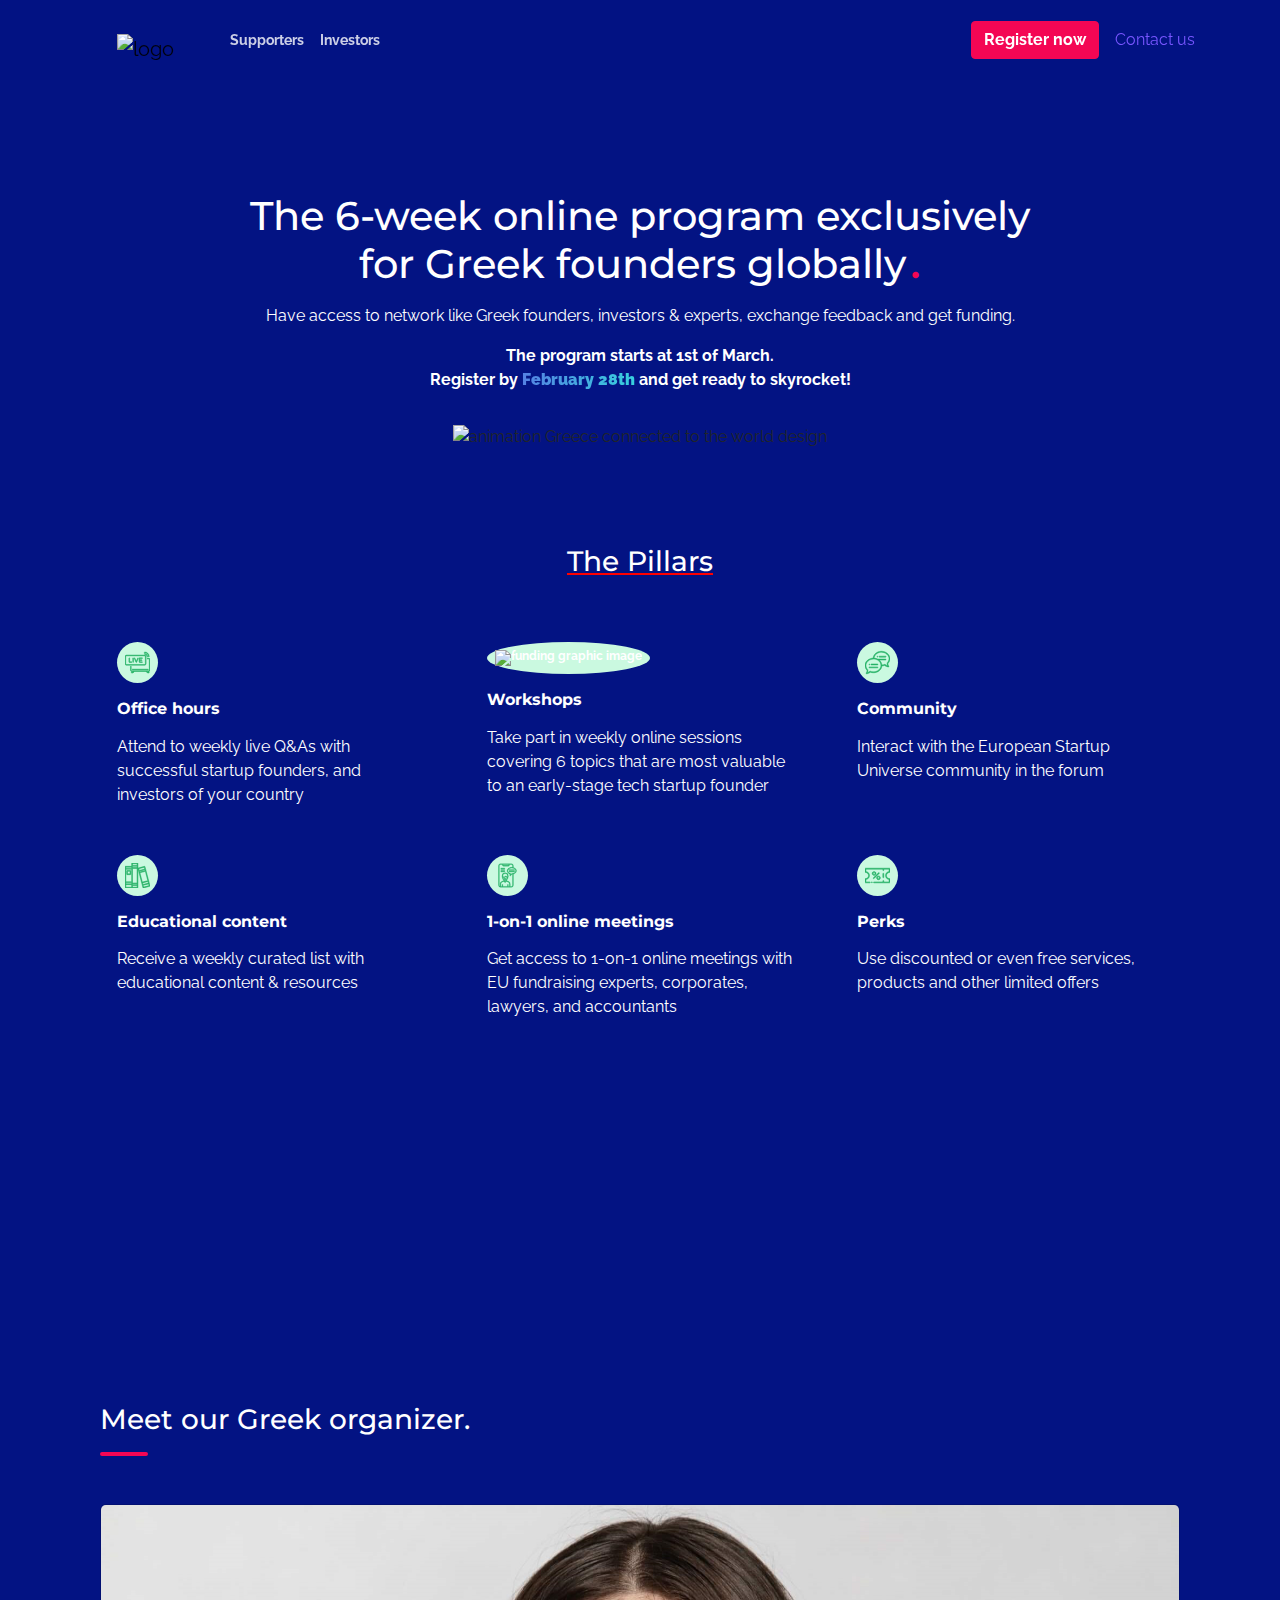
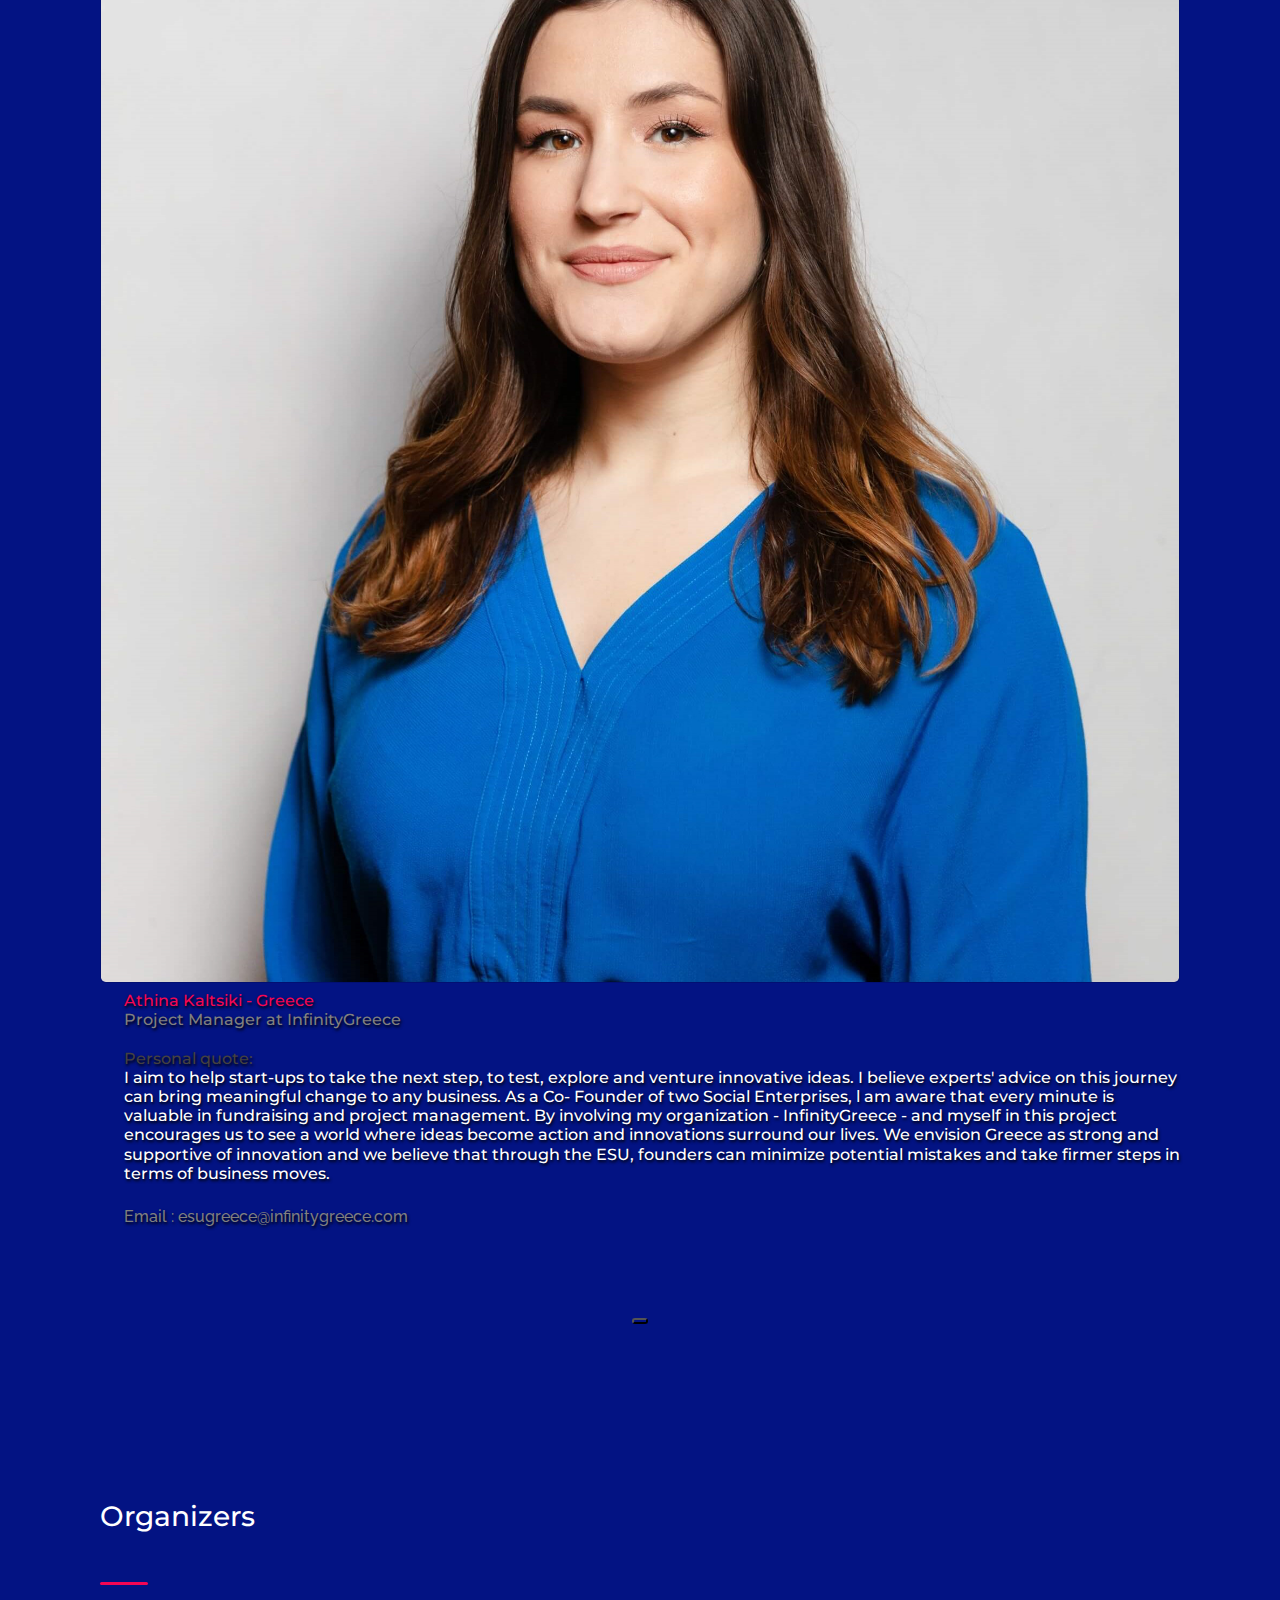
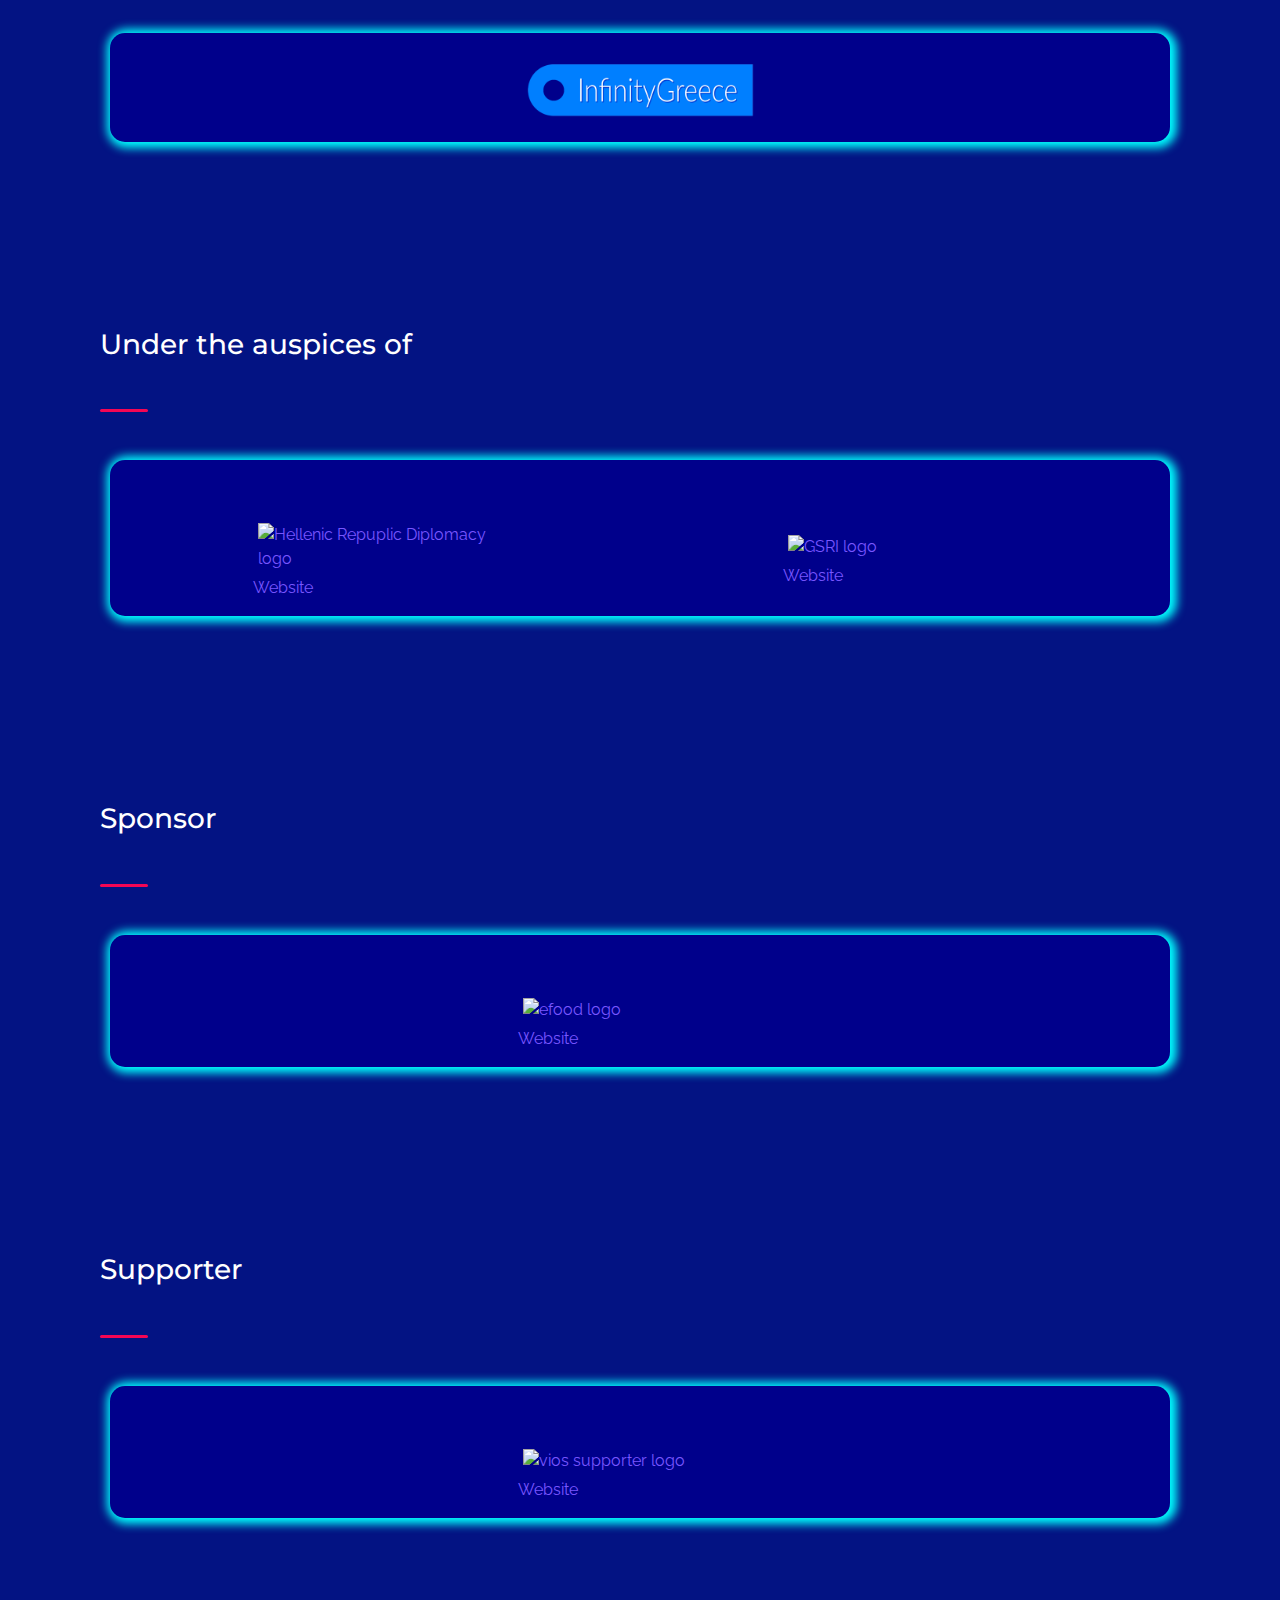
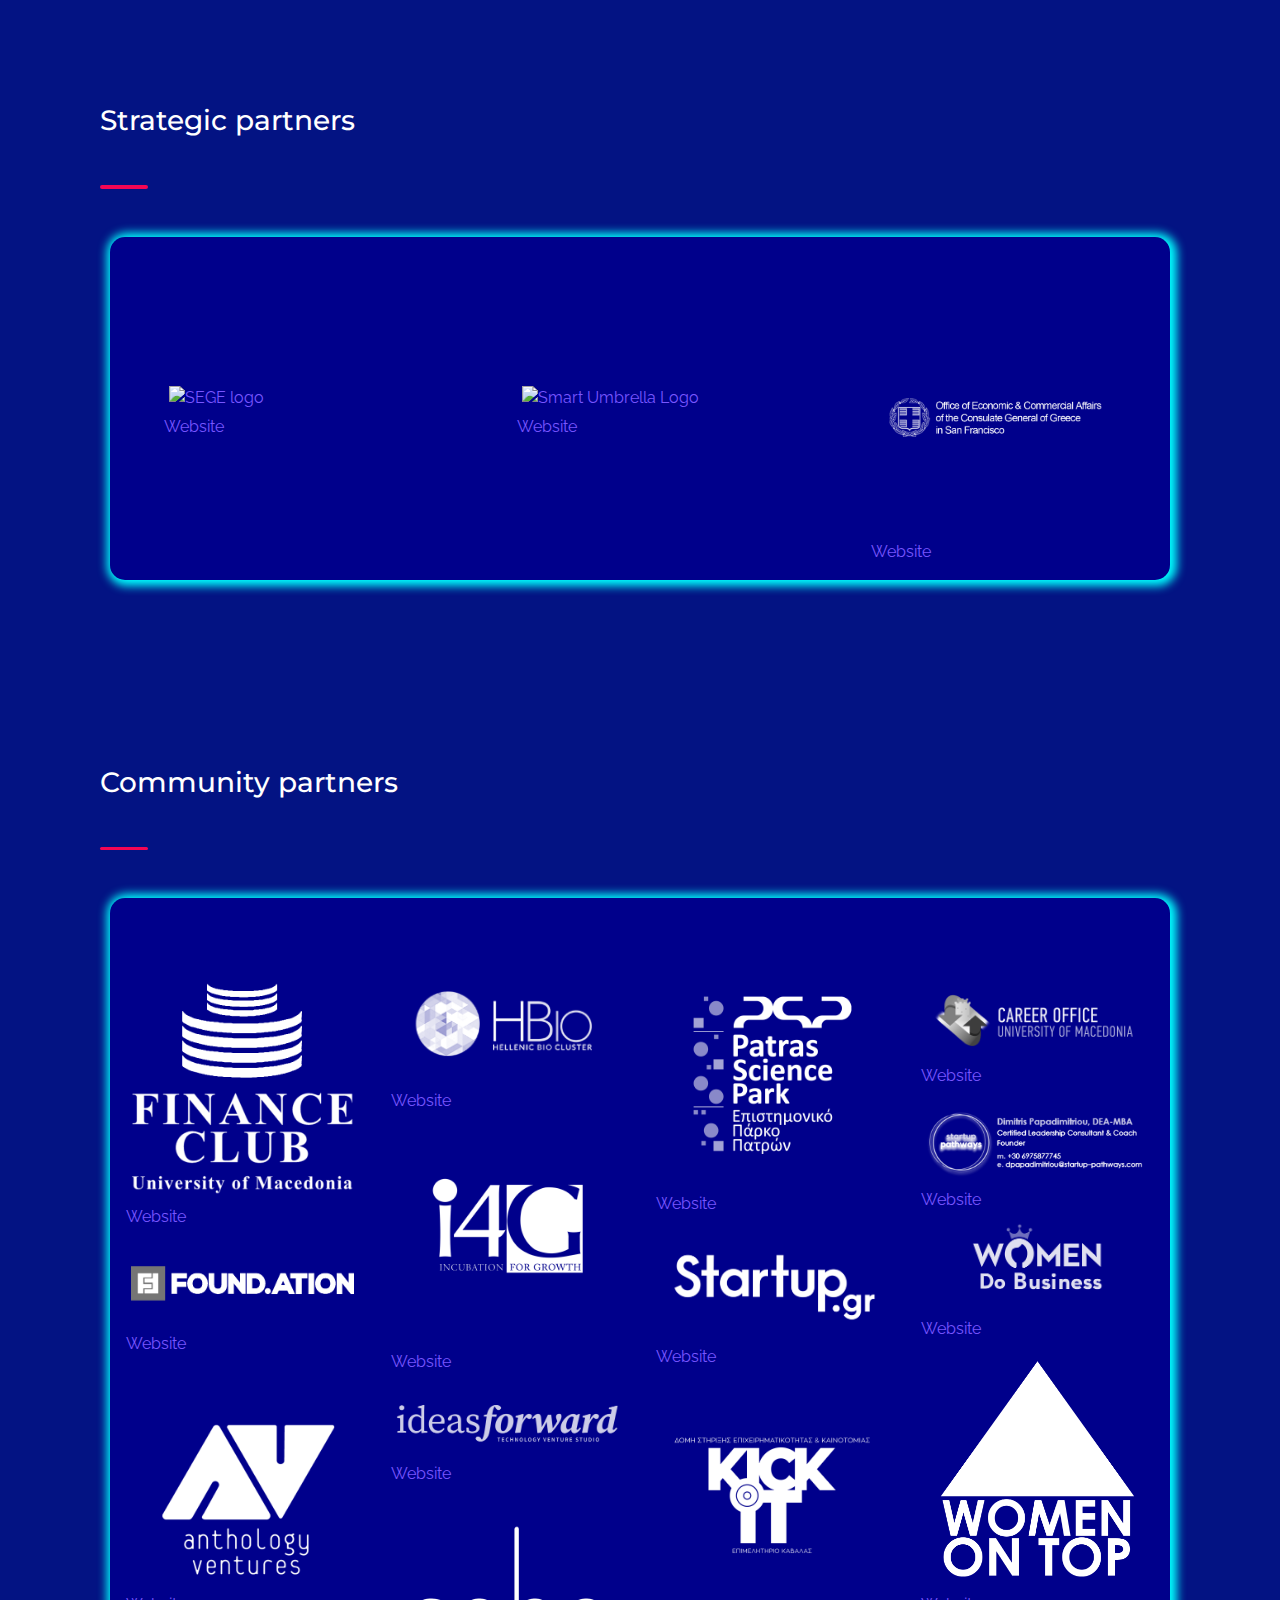
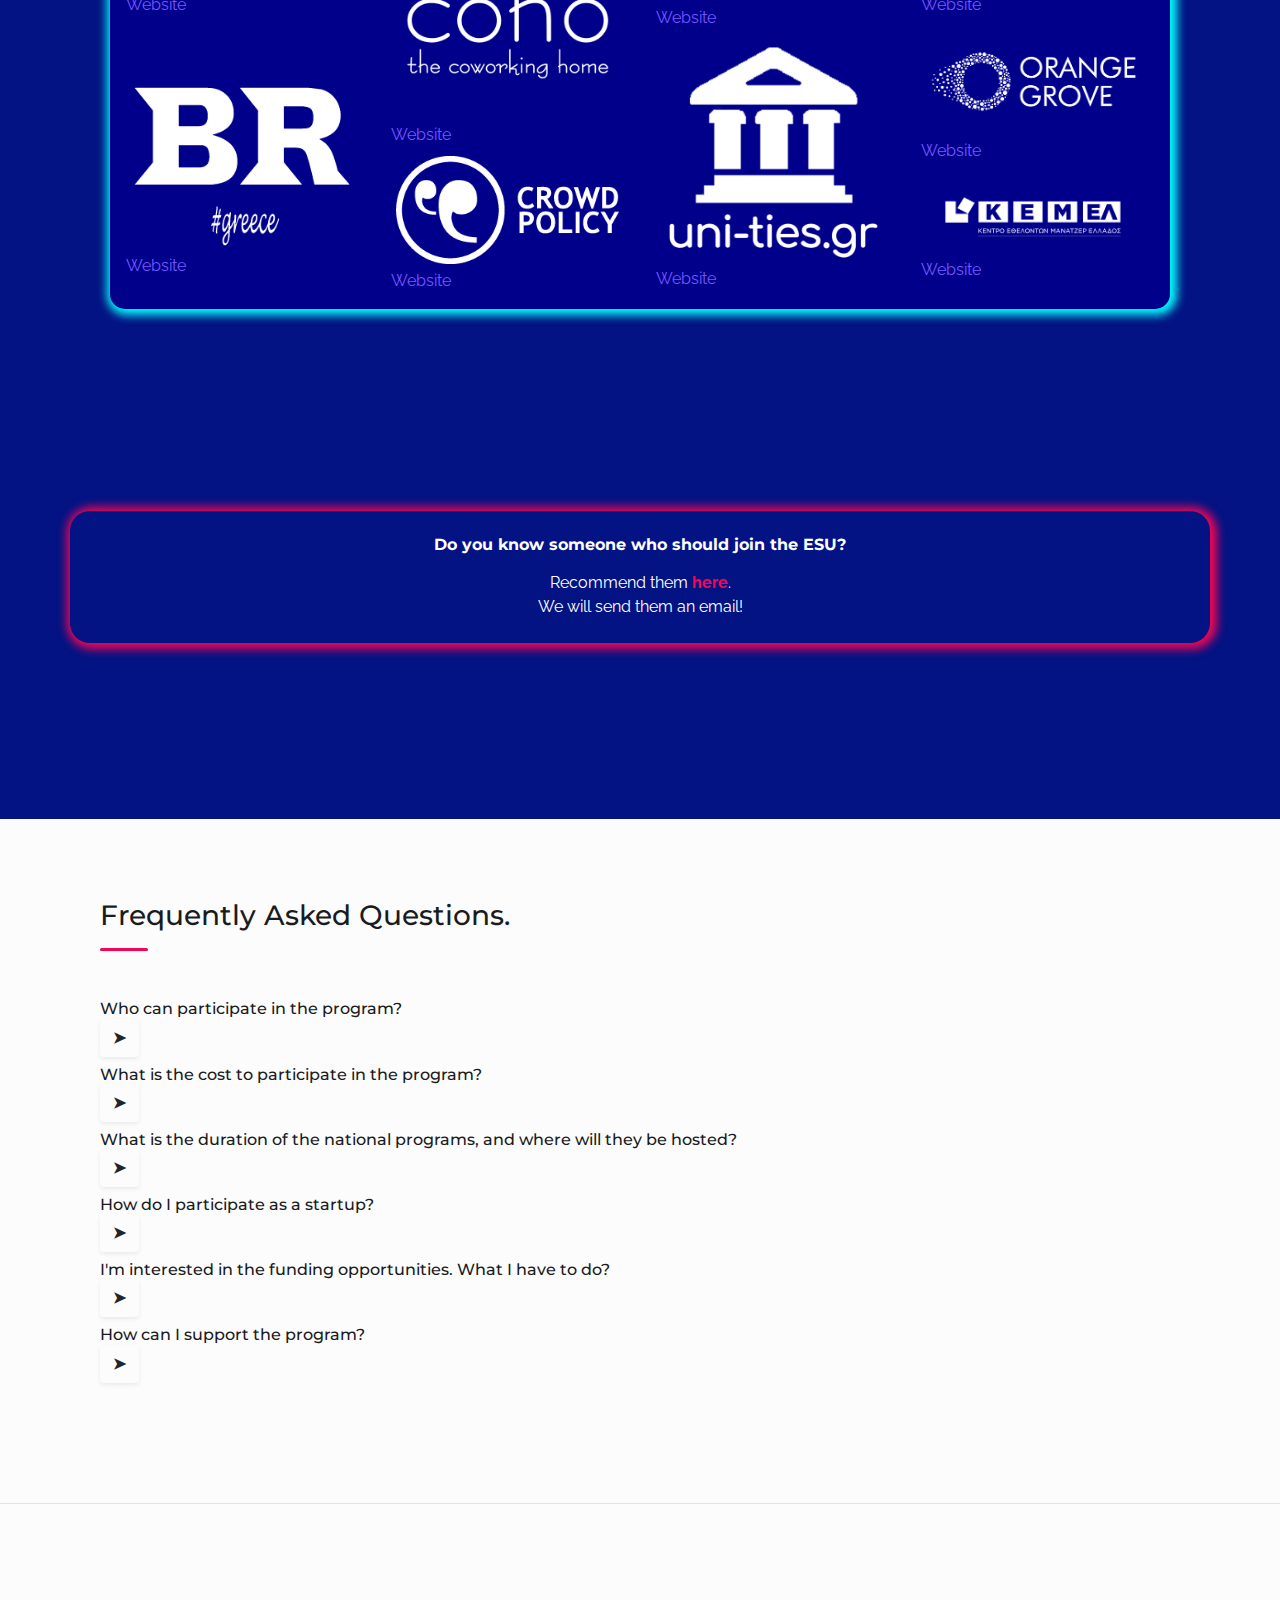
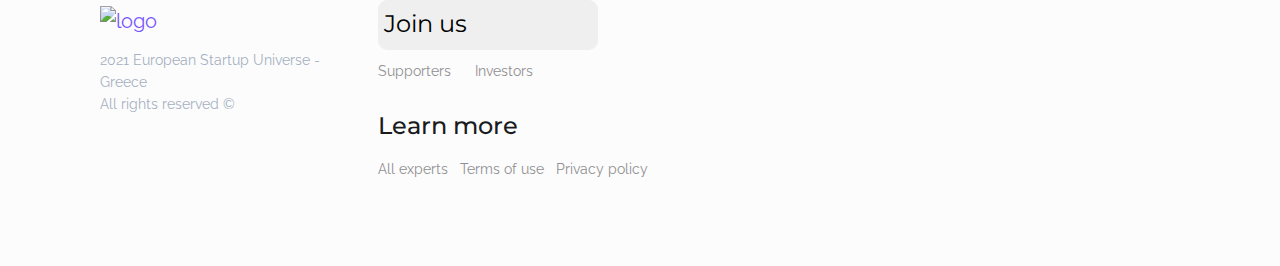
==== index.html @ 624a81c7 "Add files via upload" ====
<!Doctype html>
<html lang="en">
    <head>
        <meta charset="utf-8">
        <meta name="viewport" content="width=device-width, initial-scale=1.0">
        <meta name="description" content="The 6-week online program exclusively for Greek founders globally">
        <meta name="author" content="Greek Startup Universe">
        <meta property="og:url" content="https://greece.thestartupuniverse.org"/>
        <meta property="og:type" content="website"/>
        <meta property="og:title" content="Greek Startup Universe"/>
        <meta property="og:site_name" content="Greek Startup Universe"/>
        <meta property="og:description"
                content="The 6-week online program exclusively for Greek founders globally."
        />
        <meta property="og:image" content="content/img/logo/ESU_Greece_white.png"/>
        <title>European Startup Universe - Greece</title>
        <!-- Favicon-->
        <link rel="shortcut icon" href="content/img/favicon.png">
        <!-- Bootstrap Core CSS -->
        <link rel="stylesheet" href="css/bootstrap.min.css">
        <link rel="stylesheet" href="css/slick.css">
        <!-- Custom CSS -->
        <link rel="stylesheet" href="css/basic.css">
        <link rel="stylesheet" href="css/landing.css">
        <!-- Google Analytics -->
        <script async src="https://www.googletagmanager.com/gtag/js?id=G-YRRZKN8026"></script>
        <script>
          window.dataLayer = window.dataLayer || [];
          function gtag(){dataLayer.push(arguments);}
          gtag('js', new Date());

          gtag('config', 'G-YRRZKN8026');
        </script>
        <!-- Fastbase Analytics -->
        <script>
         (function () {
           var e,i=["https://fastbase.com/fscript.js","TaMvmF3BjX","script"],a=document,s=a.createElement(i[2]);
           s.async=!0,s.id=i[1],s.src=i[0],(e=a.getElementsByTagName(i[2])[0]).parentNode.insertBefore(s,e)
         })();
        </script>

        <!-- Hotjar Tracking Code -->
        <script>
            (function(h,o,t,j,a,r){
                h.hj=h.hj||function(){(h.hj.q=h.hj.q||[]).push(arguments)};
                h._hjSettings={hjid:2195132,hjsv:6};
                a=o.getElementsByTagName('head')[0];
                r=o.createElement('script');r.async=1;
                r.src=t+h._hjSettings.hjid+j+h._hjSettings.hjsv;
                a.appendChild(r);
            })(window,document,'https://static.hotjar.com/c/hotjar-','.js?sv=');
        </script>
    </head>
    <body>

    <!-- Navigation Bar Section -->
    <nav class="navbar fixed-top navbar-expand-lg navbar-light bg-light">
        <div class="container">
            <a class="navbar-brand" href="index.html">
                <img src="content/img/logo/ESU_Greece_white.png" width="auto" height="70px" alt="logo">
            </a>
            <button class="navbar-toggler navbar-toggler-left x collapsed" type="button" data-toggle="collapse" data-target="#navbarText" aria-controls="navbarText" aria-expanded="false" aria-label="Toggle navigation">
                <span class="icon-bar"></span>
                <span class="icon-bar"></span>
                <span class="icon-bar"></span>
              </button>
            <div class="collapse navbar-collapse" id="navbarText">
                <ul class="navbar-nav ml-md-3 mr-auto mt-md-3 mt-lg-0">
                    <li class="nav-item">
                        <a class="nav-link" href="supporters.html">Supporters</a>
                    </li>
                    <li class="nav-item">
                        <a class="nav-link d-none" href="bexpert.html">Experts</a>
                    </li>
                    <li class="nav-item">
                        <a class="nav-link" href="investors.html">Investors</a>
                    </li>
                </ul>
                <a class="nav-link" href="join.html"><button class="btn mt-3 mt-md-0 my-2 my-sm-0 btn-call-to-action" type="button">Register now</button></a>
                <a class= "nav-item" href="contactus.html"><class="text-white text-bold">Contact us</a>
                <!--<button class="btn mt-3 mt-md-0 my-2 my-sm-0 btn-call-to-action" type="button" onclick="window.open('https://greekstartupuniverse.org/waitinglist.html')">Book your seat</button>-->
            </div>
        </div>
    </nav>

    <!-- Hero Section -->
    <section class="jumbotron jumbotron-fluid welcome-section mb-0 pb-3">
        <div class="container">
            <div class="row">
                <div class="col-12 col-sm-9 mx-auto welcome-section-title text-center">
                    <h1 class="title-welcome text-white">The 6-week online program exclusively for Greek founders globally<span class="colored-dot">.</span></h1>
                    <p class="text-white">Have access to network like Greek founders, investors & experts, exchange feedback and get funding.</p>
                    <p class="text-white font-weight-bold mt-3">The program starts at 1st of March.<br>Register by <span class="highlighted-text">February 28th</span> and get ready to skyrocket!</p>
                </div>
            </div>
            <div class="row">
                <div class="col-12 text-center mx-auto mt-5 mt-md-3 px-0">
                    <img src="content/img/landing_world.gif" class="img-fluid" alt="animation Greece connected to the world design">
                </div>
            </div>
        </div>
    </section>

    <!-- Features section -->
    <section id="section-features">
        <div class="container">
            <div class="col-12">

                <h3 class="text-white d-flex justify-content-around mt-5 mb-5" style="text-decoration-line:underline; text-decoration-color:red;">The Pillars</h3>
                <div class="row">
                    <div class="col-12 col-md-4 py-3 card-style">
                        <span class="badge badge-secondary icon-wrapper">
                            <img src="content/img/live.svg" width="auto" height="25" alt="oofice hours graphic image">
                        </span>
                        <h6 class="font-weight-bold my-3 text-white">Office hours</h6>
                        <p class="text-white">Attend to weekly live Q&As with successful startup founders, and investors of your country</p>
                    </div>
                    <div class="col-12 col-md-4 py-3 card-style">
                        <span class="badge badge-secondary icon-wrapper">
                            <img src="content/img/workshops icon.png" width="auto" height="25" alt="funding graphic image">
                        </span>
                        <h6 class="font-weight-bold my-3 text-white">Workshops</h6>
                        <p class="text-white">Take part in weekly online sessions covering 6 topics that are most valuable to an early-stage tech startup founder</p>
                    </div>
                    <div class="col-12 col-md-4 py-3 card-style">
                        <span class="badge badge-secondary icon-wrapper">
                            <img src="content/img/community.svg" width="auto" height="25" alt="community graphic image">
                        </span>
                        <h6 class="font-weight-bold my-3 text-white">Community</h6>
                        <p class="text-white">Interact with the European Startup Universe community in the forum</p>
                    </div>
                </div>
                <div class="row">
                    <div class="col-12 col-md-4 py-3 card-style">
                        <span class="badge badge-secondary icon-wrapper">
                            <img src="content/img/book.svg" width="auto" height="25" alt="educational material graphic image">
                        </span>
                        <h6 class="font-weight-bold my-3 text-white">Educational content</h6>
                        <p class="text-white">Receive a weekly curated list with educational content & resources</p>
                    </div>
                    <div class="col-12 col-md-4 py-3 card-style">
                        <span class="badge badge-secondary icon-wrapper">
                            <img src="content/img/video-chat.svg" width="auto" height="25" alt="1-on-1 graphic image">
                        </span>
                        <h6 class="font-weight-bold my-3 text-white">1-on-1 online meetings</h6>
                        <p class="text-white">Get access to 1-on-1 online meetings with EU fundraising experts, corporates, lawyers, and accountants</p>
                    </div>
                    <div class="col-12 col-md-4 py-3 card-style">
                        <span class="badge badge-secondary icon-wrapper">
                            <img src="content/img/voucher.svg" width="auto" height="25" alt="offers & discounts graphic image">
                        </span>
                        <h6 class="font-weight-bold my-3 text-white">Perks</h6>
                        <p class="text-white">Use discounted or even free services, products and other limited offers</p>
                    </div>
                </div>

            </div>
        </div>
    </section>

    <!-- Funding opportunities section -->
    <section id="section-funding" class="d-none">
        <div class="container">
            <div class="jumbotron background-standing">
                <div class="row">
                    <div class="col-md-5 px-4 mb-5">
                        <h2><span class="highlighted-text">€200+M</span> in funding opportunities if you are looking for funding.</h2>
                    </div>
                    <div class="col-md-6 offset-md-1">
                        <div class="col-12">
                            <h6>Angel investors</h6>
                            <p>Complete 7/8 progress reports to access Greek-origin angel investors looking to fund startups in your industry</p>
                            <table class="table table-borderless table-sm">
                                <tbody>
                                    <tr>
                                        <td class="table-text">Who is this for?</td>
                                        <td class="table-text">Startups in very early stages</td>
                                    </tr>
                                    <tr>
                                        <td class="table-text">Total money to be invested:</td>
                                        <td class="table-text">€300K</td>
                                    </tr>
                                    <tr>
                                        <td class="table-text">Angels invest through</td>
                                        <td class="table-text">Equity 7-9%, convertible note</td>
                                    </tr>
                                </tbody>
                            </table>
                            <hr class="my-4">
                        </div>
                        <div class="col-12">
                            <h6>VCs, Angel funds & family offices</h6>
                            <p>If you complete 7/8 progress reports and you are a startup with product & revenues looking for additional funding we can connect you with Greek-origin angel funds, family offices & VCs in our network.</p>
                            <table class="table table-borderless table-sm">
                                <tbody>
                                    <tr>
                                        <td class="table-text">Who is this for?</td>
                                        <td class="table-text">Startups in pre-seed or seed stage</td>
                                    </tr>
                                    <tr>
                                        <td class="table-text">Total money to be invested:</td>
                                        <td class="table-text">€200M</td>
                                    </tr>
                                    <tr>
                                        <td class="table-text">VCs, Angel funds & family offices invest through</td>
                                        <td class="table-text">Equity (depends on maturity)</td>
                                    </tr>
                                </tbody>
                            </table>
                        </div>
                        <div class="col-12 mt-5">
                            <a href="investors.html" class="link-to-page font-weight-bold">Be one of our investors<i class="fa fa-long-arrow-right ml-3" aria-hidden="true"></i></a>
                        </div>
                    </div>
                </div>
            </div>
        </div>
    </section>

    <!-- Speakers section -->
    <section id="section-speakers">
        <div class="container d-none">
            <div class="col-12">
                <h3 class="text-white">Meet our office hours speakers.</h3>
                <div class="title-border mt-3 mb-5"></div>
                <div class="row row-cols-2 row-cols-lg-4">

                    <div class="col mb-4 speakers-wrapper">
                        <div class="card card-speaker">
                            <img src="content/img/speakers/Alexis-Piperides.png" class="card-img-top" alt="Alexis Piperides profile photo">
                            <div class="card-img-overlay">
                                <h6 class="card-title text-white mb-1">Alexis Piperides</h6>
                                <p class="card-text text-white speaker-position">CEO & Co-founder PROTOIO Inc.</p>
                            </div>
                        </div>
                    </div>
                    <div class="col mb-4 speakers-wrapper">
                        <div class="card card-speaker">
                            <img src="content/img/speakers/Kostas-Pardalis.jpg" class="card-img-top" alt="Kostas Pardalis profile photo">
                            <div class="card-img-overlay">
                                <h6 class="card-title text-white mb-1">Kostas Pardalis</h6>
                                <p class="card-text text-white speaker-position">Exited Blendo</p>
                            </div>
                        </div>
                    </div>
                    <div class="col mb-4 speakers-wrapper">
                        <div class="card card-speaker">
                            <img src="content/img/speakers/Nicky-Goulimis.png" class="card-img-top" alt="Nicky Goulimis profile photo">
                            <div class="card-img-overlay">
                                <h6 class="card-title text-white mb-1">Nicky Goulimis</h6>
                                <p class="card-text text-white speaker-position">COO & Co-founder Nova Credit</p>
                            </div>
                        </div>
                    </div>
                    <div class="col mb-4 speakers-wrapper">
                        <div class="card card-speaker">
                            <img src="content/img/speakers/Ioanna-Angelidaki.jpg" class="card-img-top" alt="Ioanna Angelidaki profile photo">
                            <div class="card-img-overlay">
                                <h6 class="card-title text-white mb-1">Ioanna Angelidaki</h6>
                                <p class="card-text text-white speaker-position">CMO & Co-founder InstaShop</p>
                            </div>
                        </div>
                    </div>
                    <div class="col mb-4 speakers-wrapper">
                        <div class="card card-speaker">
                            <img src="content/img/speakers/Panos-Papadiamantis.jpg" class="card-img-top" alt="Panos Papadiamantis profile photo">
                            <div class="card-img-overlay">
                                <h6 class="card-title text-white mb-1">Panos Papadiamantis</h6>
                                <p class="card-text text-white speaker-position">Co-founder PNOE</p>
                            </div>
                        </div>
                    </div>
                    <div class="col mb-4 speakers-wrapper">
                        <div class="card card-speaker">
                            <img src="content/img/speakers/Kimon-Angelides.jpg" class="card-img-top" alt="Kimon Angelides profile photo">
                            <div class="card-img-overlay">
                                <h6 class="card-title text-white mb-1">Kimon Angelides</h6>
                                <p class="card-text text-white speaker-position">CEO & Founder FemTec Health</p>
                            </div>
                        </div>
                    </div>
                    <div class="col mb-4 speakers-wrapper">
                        <div class="card card-speaker">
                            <img src="content/img/speakers/Niko-Bonatsos.jpg" class="card-img-top" alt="Niko Bonatsos profile photo">
                            <div class="card-img-overlay">
                                <h6 class="card-title text-white mb-1">Niko Bonatsos</h6>
                                <p class="card-text text-white speaker-position">Managing director General Catalyst</p>
                            </div>
                        </div>
                    </div>
                    <div class="col mb-4 speakers-wrapper">
                        <div class="card card-speaker">
                            <img src="content/img/speakers/Toli-Lerios.jpg" class="card-img-top" alt="Toli Lerios profile photo">
                            <div class="card-img-overlay">
                                <h6 class="card-title text-white mb-1">Toli Lerios</h6>
                                <p class="card-text text-white speaker-position">serial entrepreneur</p>
                            </div>
                        </div>
                    </div>

                </div>

            </div>

        </div>

    </section>

    <!-- Experts section -->
    <section id="section-experts">
        <div class="container d-none">
          <div class="row-col mb-5 border border-info  shadow-lg text-center">
              <h6 class="font-weight-bold my-3 text-white">Do you know someone who should join the ESU?</h6>
              <p class="text-white">Recommend them <a href="startupRecom.html" class="subtitle-blue mb-3">here</a>.<br>We will send them an email!</p>
          </div>
                <div class="row">
                    <div class="col-12 col-md-5 mb-5">
                        <img src="content/img/Experts_image.png" class="img-fluid" alt="animation design">
                    </div>
                    <div class="col-12 col-md-6 offset-md-1 mt-lg-5">
                        <h6 class="subtitle-blue mb-3">1-on-1 online meetings</h6>
                        <h3 class="text-white mb-5">40+ Greek-origin experts to help you establish and grow your venture globally.</h3>
                        <div class="row text-white">
                            <div class="col-12 col-md-6">
                                <ul class="pl-0">
                                    <li class="experts-list-item">Business Developers</li>
                                    <li class="experts-list-item">CEOs with fundraising experience</li>
                                    <li class="experts-list-item">Marketing & Growth hackers</li>
                                    <li class="experts-list-item">Salespeople</li>
                                </ul>
                            </div>
                            <div class="col-12 col-md-6">
                                <ul class="pl-0">
                                    <li class="experts-list-item">Designers & UI/UXs</li>
                                    <li class="experts-list-item">Product developers</li>
                                    <li class="experts-list-item">Lawyers</li>
                                    <li class="experts-list-item">CFOs</li>
                                </ul>
                            </div>
                        </div>
                        <div class="col-12 mt-4 px-0">
                            <a href="bexpert.html" class="link-to-page link-white font-weight-bold d-none">Be one of our experts<i class="fa fa-long-arrow-right ml-3" aria-hidden="true"></i></a>
                            <a href="experts.html" class="link-to-page link-white font-weight-bold d-block mt-3">See all our experts<i class="fa fa-long-arrow-right ml-3" aria-hidden="true"></i></a>
                        </div>
                    </div>
                </div>
            </div>
    </section>

    <!-- Partners section -->
    <section id="section-partners">
        <div class="container">
            <div class="col-12">
                <h3 class="text-white">Meet our Greek organizer.</h3>
                <div class="title-border mt-3 mb-5"></div>
                <div class="photoframe">
                  <div class="card card-partner" style="background-color: inherit;">
                    <img src="content/img/greece.jpg" class="card-img-top" alt="Athina Kaltsiki - Greece">
                  </div>
                  <h6 class="card-title text-white mt-2 mb-1 pl-4 pb-5"><span class="pb-5" style="color:#f40654;">Athina Kaltsiki - Greece</span><br>
                  <span style="color:gray;">Project Manager at InfinityGreece</span><br><br>
                  <span style="color:#454140;">Personal quote: </span><br>
                  I aim to help start-ups to take the next step, to test, explore and venture innovative ideas. I
                  believe experts&#39; advice on this journey can bring meaningful change to any business. As a Co-
                  Founder of two Social Enterprises, Ι am aware that every minute is valuable in fundraising and
                  project management. By involving my organization - InfinityGreece - and myself in this project encourages us to see a
                  world where ideas become action and innovations surround our lives.
                  We envision Greece as strong and supportive of innovation and we believe that through the
                  ESU, founders can minimize potential mistakes and take firmer steps in terms of business
                  moves.
                  <br><p class="footer-list-item list-inline-item mb-3 mt-4" style="color:gray;">Email : esugreece@infinitygreece.com</p>
                  </h6>
                  <br><button class="raise"><a href="https://www.linkedin.com/in/athinakaltsiki/" style="color:white;" target="_blank"><i class="fa fa-linkedin"></i></a></button>
                </div>

              </div>
          </div>
      </section>

      <!--Organizers section -->
      <section id="section-partners">
          <div class="container">
              <div class="col">
                <h3 style="color:white;">Organizers</h3>
                <div class="title-border mt-5 mb-5"></div>
                <div class="grow">
                  <div class="gcolumn">
                    <div class="card-speaker">
                      <img src="content/img/partners/InfinityGreece-logo.png" class="img-fluid w-100" alt="InfinityGreece logo">
                    </div>
                  </div>
                </div>
            </div>
          </div>
      </section>

      <!--Auspices section -->
      <section id="section-partners">
        <div class="container">
          <div class="col">
            <h3 style="color:white;">Under the auspices of</h3>
            <div class="title-border mt-5 mb-5"></div>
            <div class="grow">
              <div class="gcolumn pt-5">
                <div class="card-speaker bcontainer">
                  <a href="https://www.mfa.gr/usa/en/the-embassy/sections/office-for-economic-and-commercial-affairs.html" target="_blank">
                  <img src="content/img/partners/Hellenic Repuplic Diplomacy.png" class="img-fluid bimage" alt="Hellenic Repuplic Diplomacy logo">
                  <div class="bmiddle"><div class="btext">Website</div></div></a>
                </div>
              </div>
              <div class="gcolumn pt-5">
                <div class="card-speaker bcontainer">
                  <a href="http://www.gsrt.gr/central.aspx?sId=119I428I1089I323I488743" target="_blank">
                  <img src="content/img/partners/auspices 2 esugr.png" class="img-fluid bimage" alt="GSRI logo">
                  <div class="bmiddle"><div class="btext">Website</div></div></a>
                </div>
              </div>
            </div>
          </div>
        </div>
      </section>





      <!--sponsor section -->
      <section id="section-partners">
        <div class="container">
          <div class="col">
            <h3 style="color:white;">Sponsor</h3>
            <div class="title-border mt-5 mb-5"></div>
            <div class="grow">
              <div class="gcolumn pt-5">
                <div class="card-speaker bcontainer">
                  <a href="https://www.e-food.gr/" target="_blank">
                  <img src="content/img/partners/efood.png" class="img-fluid bimage " alt="efood logo">
                  <div class="bmiddle"><div class="btext">Website</div></div></a>
                </div>
              </div>
            </div>
          </div>
        </div>
      </section>

      <!--Supporter section -->
      <section id="section-partners">
        <div class="container">
          <div class="col">
            <h3 style="color:white;">Supporter</h3>
            <div class="title-border mt-5 mb-5"></div>
              <div class="grow">
                <div class="gcolumn pt-5">
                  <div class="card-speaker bcontainer">
                    <a href="https://vios.gr/" target="_blank">
                    <img src="content/img/partners/vios supporter.png" class="img-fluid bimage " alt="vios supporter logo">
                    <div class="bmiddle"><div class="btext">Website</div></div></a>
                  </div>
                </div>
              </div>
            </div>
          </div>
        </section>

        <!--Strategic partners section -->
        <section id="section-partners">
          <div class="container">
            <div class="col">
              <h3 style="color:white;">Strategic partners</h3>
              <div class="title-border mt-5 mb-5"></div>
                <div class="grow">
                  <div class="gcolumn">
                    <div class="card-speaker bcontainer">
                      <a href="https://www.sege.gr/en/" target="_blank">
                      <img src="content/img/partners/SEGE.png" class="img-fluid bimage" alt="SEGE logo">
                      <div class="bmiddle"><div class="btext">Website</div></div></a>
                    </div>
                  </div>
                  <div class="gcolumn">
                    <div class="card-speaker bcontainer">
                      <a href="http://www.smartumbrella.eu/" target="_blank">
                      <img src="content/img/partners/Smart Umbrella.png" class="img-fluid bimage" alt="Smart Umbrella Logo">
                      <div class="bmiddle"><div class="btext">Website</div></div></a>
                    </div>
                  </div>
                  <div class="gcolumn pt-5">
                    <div class="card-speaker bcontainer">
                      <a href="https://www.mfa.gr/usa/en/the-embassy/sections/office-for-economic-and-commercial-affairs.html" target="_blank">
                      <img src="content/img/partners/Strategic 1 esugr.png" class="img-fluid w-100 bimage" alt="Office of economic and commercial affairs logo">
                      <div class="bmiddle"><div class="btext">Website</div></div></a>
                    </div>
                  </div>
                </div>
              </div>
            </div>
          </section>

          <!--Community partners section -->
          <section id="section-partners">
            <div class="container">
              <div class="col">
                <h3 style="color:white;">Community partners</h3>
                <div class="title-border mt-5 mb-5"></div>
                <div class="grow">
                  <div class="gcolumn pt-5">
                    <div class="card-speaker bcontainer">
                      <a href="https://www.financeclubuom.org/" target="_blank">
                      <img src="content/img/partners/community/finance club.png" class="img-fluid bimage" alt="finance club logo">
                      <div class="bmiddle"><div class="btext">Website</div></div></a>
                    </div>
                    <div class="card-speaker bcontainer">
                      <a href="https://thefoundation.gr/" target="_blank">
                      <img src="content/img/partners/community/foundation.png" class="img-fluid bimage" alt="foundation logo">
                      <div class="bmiddle"><div class="btext">Website</div></div></a>
                    </div>
                    <div class="card-speaker bcontainer">
                      <a href="https://anthologyventures.com/" target="_blank">
                      <img src="content/img/partners/community/Anthology Ventures.png" class="img-fluid bimage" alt="Anthology Ventures logo">
                      <div class="bmiddle"><div class="btext">Website</div></div></a>
                    </div>
                    <div class="card-speaker bcontainer">
                      <a href="https://businessrev.gr/" target="_blank">
                      <img src="content/img/partners/community/Business Review.png" class="img-fluid bimage" alt="Business Review Greece logo">
                      <div class="bmiddle"><div class="btext">Website</div></div></a>
                    </div>
                  </div>
                  <div class="gcolumn pt-5">
                    <div class="card-speaker bcontainer">
                      <a href="http://hbio.gr/" target="_blank">
                      <img src="content/img/partners/community/HBio.png" class="img-fluid bimage" alt="HBio logo">
                      <div class="bmiddle"><div class="btext">Website</div></div></a>
                    </div>
                    <div class="card-speaker bcontainer">
                      <a href="https://i4g.gr/" target="_blank">
                      <img src="content/img/partners/community/i4G.png" class="img-fluid bimage" alt="i4G logo">
                      <div class="bmiddle"><div class="btext">Website</div></div></a>
                    </div>
                    <div class="card-speaker bcontainer">
                      <a href="https://www.ideasforward.com/" target="_blank">
                      <img src="content/img/partners/community/ideas forward.png" class="img-fluid bimage" alt="ideas forward logo">
                      <div class="bmiddle"><div class="btext">Website</div></div></a>
                    </div>
                    <div class="card-speaker bcontainer">
                      <a href="https://www.coho.gr/" target="_blank">
                      <img src="content/img/partners/community/Coho.png" class="img-fluid bimage" alt="Coho logo">
                      <div class="bmiddle"><div class="btext">Website</div></div></a>
                    </div>
                    <div class="card-speaker bcontainer">
                      <a href="https://www.crowdpolicy.com/el/" target="_blank">
                      <img src="content/img/partners/community/Crowd Policy.png" class="img-fluid bimage" alt="Crowd Policy logo">
                      <div class="bmiddle"><div class="btext">Website</div></div></a>
                    </div>
                  </div>
                  <div class="gcolumn pt-5">
                    <div class="card-speaker bcontainer">
                      <a href="https://www.psp.org.gr/" target="_blank">
                      <img src="content/img/partners/community/Patras Science Park.png" class="img-fluid bimage" alt="Patras Science Park logo">
                      <div class="bmiddle"><div class="btext">Website</div></div></a>
                    </div>
                    <div class="card-speaker bcontainer">
                      <a href="https://www.startup.gr/" target="_blank">
                      <img src="content/img/partners/community/startup gr.png" class="img-fluid bimage" alt="startup gr logo">
                      <div class="bmiddle"><div class="btext">Website</div></div></a>
                    </div>
                    <div class="card-speaker bcontainer">
                      <a href="https://kavala-kickit.gr/" target="_blank">
                      <img src="content/img/partners/community/Kick It.png" class="img-fluid bimage" alt="Kavala KickIt logo">
                      <div class="bmiddle"><div class="btext">Website</div></div></a>
                    </div>
                    <div class="card-speaker bcontainer">
                      <a href="https://uni-ties.gr/" target="_blank">
                      <img src="content/img/partners/community/Uni-ties.png" class="img-fluid bimage" alt="Uni-ties logo">
                      <div class="bmiddle"><div class="btext">Website</div></div></a>
                    </div>
                  </div>
                  <div class="gcolumn pt-5">
                    <div class="card-speaker bcontainer">
                      <a href="https://www.uom.gr/career-office" target="_blank">
                      <img src="content/img/partners/community/career office.png" class="img-fluid bimage" alt="career office logo">
                      <div class="bmiddle"><div class="btext">Website</div></div></a>
                    </div>
                    <div class="card-speaker bcontainer">
                      <a href="https://www.startup-pathways.com/" target="_blank">
                      <img src="content/img/partners/community/startup pathways.png" class="img-fluid bimage" alt="startup pathways logo">
                      <div class="bmiddle"><div class="btext">Website</div></div></a>
                    </div>
                    <div class="card-speaker bcontainer">
                      <a href="https://womendobusiness.eu/" target="_blank">
                      <img src="content/img/partners/community/women do business.png" class="img-fluid bimage" alt="women do business logo">
                      <div class="bmiddle"><div class="btext">Website</div></div></a>
                    </div>
                    <div class="card-speaker bcontainer">
                      <a href="https://womenontop.gr/" target="_blank">
                      <img src="content/img/partners/community/WotLOGO_white.png" class="img-fluid bimage" alt="WotLOGO_white logo">
                      <div class="bmiddle"><div class="btext">Website</div></div></a>
                    </div>
                    <div class="card-speaker bcontainer">
                      <a href="https://orangegrove.eu/" target="_blank">
                      <img src="content/img/partners/community/orange grove.png" class="img-fluid bimage" alt="orange grove logo">
                      <div class="bmiddle"><div class="btext">Website</div></div></a>
                    </div>
                    <div class="card-speaker bcontainer">
                      <a href="https://www.kemel.gr/" target="_blank">
                      <img src="content/img/partners/community/ΚΕΜΕΛ.png" class="img-fluid bimage" alt="ΚΕΜΕΛ logo">
                      <div class="bmiddle"><div class="btext">Website</div></div></a>
                    </div>
                  </div>
                </div>
              </div>
            </div>
          </section>

          <!-- Recommendation section -->
          <section id="section-partners">
            <div class="container" style="box-shadow: 2px 1px 10px 5px #f40654; border-radius:20px;">
              <div class="row-col-mt-5 mb-5 text-center">
                  <h6 class="font-weight-bold pt-4 my-3 text-white">Do you know someone who should join the ESU?</h6>
                  <p class="text-white pb-4">Recommend them <a href="startupRecom.html" class="font-weight-bold" style="color: #f40654;">here</a>.<br>We will send them an email!</p>
              </div>
            </div>
          </section>

    <!-- FAQ section -->
    <section id="section-faq">
        <div class="container">
            <div class="col-12">
                <h3>Frequently Asked Questions.</h3>
                <div class="title-border mt-3 mb-5"></div>
                <div class="row">
                  <div class="col-12">
                      <h6>Who can participate in the program?<div class="fa fa-chevron-right rotate" onclick="toggleVisibility('q1');"><button class="text-center w-3 btn h-8 shadow-sm" type="button">➤</button></div></h6>
                      <div id="q1" style="display:none;"><p>Everyone who has an EU nationality or lives in an EU country, and is either individual or part of a team/company with a tech idea/product that can make an impact and scale globally.</p></div>
                      <h6>What is the cost to participate in the program?<div class="fa fa-chevron-right rotate" onclick="toggleVisibility('q2');"><button class="text-center w-3 btn h-8 shadow-sm" type="button">➤</button></div></h6>
                      <div id="q2" style="display: none;"><p>There is no cost for the participating founders. The only thing required is your time and effort to take advantage of our programs to their fullest extent.</p></div>
                      <h6>What is the duration of the national programs, and where will they be hosted?<div class="fa fa-chevron-right rotate" onclick="toggleVisibility('q3');"><button class="text-center w-3 btn h-8 shadow-sm" type="button">➤</button></div></h6>
                      <div id="q3" style="display: none;"><p>All the national programs have a duration of 6 weeks, starting from March 2022 until early April 2022. The programs will be hosted 100% at the Founderhood's platform.</p></div>
                      <h6>How do I participate as a startup?<div class="fa fa-chevron-right rotate" onclick="toggleVisibility('q4');"><button class="text-center w-3 btn h-8 shadow-sm" type="button">➤</button></div></h6>
                      <div id="q4" style="display: none;"><p>Click the button "Join" in this page and we will inform you on time when the Founderhood platform opens.</p></div>
                      <h6>I'm interested in the funding opportunities. What I have to do?<div class="fa fa-chevron-right rotate" onclick="toggleVisibility('q5');"><button class="text-center w-3 btn h-8 shadow-sm" type="button">➤</button></div></h6>
                      <div id="q5" style="display: none;"><p>Firstly, you need to fill 7/8 weekly progress reports during the 6-week online program. At the end of the program our team will arange 1-on-1 online calls with your startup and 2-3 angel investors looking to invest in your industry. The online calls with angel investors will run during May 2021. If the angel investors point to us that your startup is mature enough, has already an MVP and revenues, we will also bring you in contact with VCs, angel funds and family offices in our network that can invest larger sums.</p></div>
                      <h6>How can I support the program?<div class="fa fa-chevron-right rotate" onclick="toggleVisibility('q6');"><button class="text-center w-3 btn h-8 shadow-sm" type="button">➤</button></div></h6>
                      <div id="q6" style="display: none;"><p>Throughout our website, you can find forms for experts, <a href="supporters.html">supporters</a> and <a href="investors.html">investors</a>. Fill in the form that best suits you and let’s get the ball rolling.</p></div>
                  </div>
                </div>
                <!--    <div class="col-12 col-md-6">
                </div>   -->
            </div>
            </div>
        </div>
    </section>

    <!-- Footer -->
    <footer class="section-footer" role="contentinfo">
        <div class="container">
            <div class="col-12">

                <div class="row">
                    <div class="col-12 col-sm-6 col-lg-3 mt-3 order-3 order-sm-1 mt-sm-0">
                        <a class="navbar-brand" href="index.html">
                            <img src="content/img/logo/ESU_Greece_black.png" width="110" alt="logo">
                        </a>
                        <p class="mt-2">2021 European Startup Universe - Greece<br>All rights reserved ©</p>
                    </div>
                    <div class="col-12 col-sm-6 order-1 order-sm-2">
                        <a class="mb-3" href="join.html"><h4><button class="glow-on-hover" type="button">Join us</button></h4></a>
                        <ul class="list-unstyled list-inline">
                            <li class="footer-list-item list-inline-item">
                                <a href="supporters.html">Supporters</a>
                            </li>
                            <li class="footer-list-item list-inline-item">
                                <a href="bexpert.html" class="footer-list-item d-none">Experts</a>
                            </li>
                            <li class="footer-list-item list-inline-item">
                                <a href="investors.html" class="footer-list-item">Investors</a>
                            </li>
                        </ul>
                        <h4 class="mb-3 mt-4">Learn more</h4>
                        <ul class="list-unstyled list-inline">
                            <li class="footer-list-item list-inline-item">
                                <a href="experts.html" class="footer-list-item">All experts</a>
                            </li>
                            <li class="footer-list-item list-inline-item">
                                <a href="terms.html" class="footer-list-item">Terms of use</a>
                            </li>
                            <li class="footer-list-item list-inline-item">
                                <a href="privacy.html" class="footer-list-item">Privacy policy</a>
                            </li>
                        </ul>
                    </div>
                    <div class="col-12 col-sm-6 col-lg-3 order-2 order-sm-3 mt-sm-3 mt-lg-0">
                      <ul class="list-unstyled list-inline">
                          <li class="footer-list-item list-inline-item social-list-item">
                              <a href="https://www.linkedin.com/company/european-startup-universe-greece/" target="_blank"><i class="fa fa-linkedin"></i></a>
                          </li>
                          <li class="footer-list-item list-inline-item social-list-item">
                              <a href="https://twitter.com/ESUGreece" target="_blank"><i class="fa fa-twitter"></i></a>
                          </li>
                          <li class="footer-list-item list-inline-item social-list-item">
                              <a href="https://www.facebook.com/esu.greece" target="_blank"><i class="fa fa-facebook"></i></a>
                          </li>
                          <li class="footer-list-item list-inline-item social-list-item">
                              <a href="https://www.instagram.com/esugreece/" target="_blank"><i class="fa fa-instagram"></i></a>
                          </li>
                      </ul>
                    </div>
                </div>

            </div>
        </div>
    </footer>

    <!-- Cookies consent -->
    <div class="toast hidden" id="consent-popup" role="alert" aria-live="assertive" aria-atomic="true">
        <div class="toast-header">
            <button type="button" class="close ml-auto p-1" data-dismiss="toast" aria-label="Close">
                <span aria-hidden="true">&times;</span>
            </button>
        </div>
        <div class="toast-body pt-0">
           <p>By using this website you agree to the <a href="https://greece.thestartupuniverse.org/terms" target="_blank">Terms of use</a> and <a href="https://greece.thestartupuniverse.org/privacy">Privacy policy.</a></p>
            <a href="#!" class="btn btn-success mt-3 btn-block" id="accept-cookies" type="button">Got it</a>
        </div>
    </div>

    <script src="js/jquerry.v2.1.4.min.js"></script>
    <script src="js/poper.min.js"></script>
    <script src="js/bootstrap.min.js"></script>
    <script src="js/slick.min.js"></script>
    <script src="js/privacy.js"></script>
    <script src="js/custom.js"></script>
    <script src="js/FAQ toggle.js"></script>
  </body>
</html>
---- css/basic.css ----
/*--- General CSS ---*/
@import url('https://fonts.googleapis.com/css?family=Montserrat:700');
@import url('https://fonts.googleapis.com/css?family=Raleway:400,800');
@import url('fonts/font-awesome.css');

body {
    background-color: #031383;
    font-family: 'Raleway', sans-serif;
}

h1,
h2,
h3,
h4,
h5,
h6 { 
    color: #191b1d;
    font-family: 'Montserrat', sans-serif;
}

p {
    color: #6b6969;
    font-family: 'Raleway', sans-serif;
}

.btn {
    font-weight: 700;
    cursor: pointer;
    -webkit-transition: all .15s ease;
    transition: all .15s ease;
}

.btn-big-pad {
    padding: 0.8rem 2.6rem;
    border-radius: 3px;
}

.btn-call-to-action {
    background-color: #f40654;
    border-color: #f40654;
    color: #fff;
}

.btn-call-to-action:hover,
.btn-call-to-action:focus,
.btn-call-to-action:active {
    background-color: #DC0046;
    border-color: #DC0046;
    outline: none!important;
    box-shadow: none!important;
    color: #fff;
}

@media (max-width: 992px) {

    .btn-call-to-action {
        width: 100%!important;
    }

}

a {
	color: #7856ff;
    font-family: 'Raleway', sans-serif;
}

a:hover,
a:focus,
a:active {
	text-decoration: none;
	color: #ae9aff;
    outline: 0;
}

.form-control:focus {
    border: 2px solid #2d7ff9;
    box-shadow: inset 0 0 0 2px #cfdfff;
}

.icon-wrapper {
    background: #CAF9E0;
    padding: .5rem;
    border-radius: 100%;
}

.rocket-icon-wrapper {
    padding: .6rem;
}

.background-standing {
    background-color: #FFC482;
    padding: 4rem;
}

@media (max-width: 768px) {

    .background-standing {
        padding: 2rem 1rem 2rem 1rem;
    }

}

.subtitle-blue {
    color: #37D0DD;
}

.fa-long-arrow-right {
    -webkit-transition: right .1s ease-out;
    transition: right .1s ease-out;
    position: relative;
    right: 0;
}

.link-to-page:hover .fa,
.link-to-page:focus .fa,
.link-to-page:active .fa {
    right: -2px;
}

.link-white {
    color: rgba(255,255,255,.8);
} 

.link-white:hover,
.link-white:focus,
.link-white:active {
    color: #fff;
}

.colored-dot {
    color: #f40654;
    font-size: 3rem;
    margin-left: .2rem;
    line-height: 1rem;
}

.title-border {
    width: 3rem;
    height: .2rem;
    background-color: #f40654;
    border-radius: 5px;
}

.slick-track {
    margin-left: unset;
    margin-right: unset;
}

.w-90 {
    width: 90%!important;
}

.w-45 {
    width: 45%!important;
}

.w-35 {
    width: 35%!important;
}

/* Card speakers */

.card-speaker {
    border: none;
}

.card-img-top,
.card {
    border-radius: .3rem!important;
}

.card-img-overlay {
    top: unset;
}

.speaker-position {
    font-size: 0.9rem;
}

.card-title,
.card-text {
    text-shadow: 1px 2px 3px #000;
}

/*--- Nav bar ---*/

.navbar-light {
    background-color: rgba(3,19,131,.8)!important;
    padding: 0;
}

.navbar-light .navbar-brand {
    padding: 2rem 1rem 1rem 2rem;
}

.navbar-light .navbar-nav .nav-link {
    font-size: 0.9rem;
    font-weight: 700;
    color: rgba(255,255,255,.8);
}

.nav-link:hover,
.nav-link:focus,
.nav-link:active {
    color: #fff!important;
}

@media (max-width: 768px) {

    .navbar-light .navbar-brand {
        margin-right: 0!important;
    }

    .navbar-collapse {
        background-color: #fff;
        padding: 6rem 2rem 1rem 2rem;
        margin-top: -7rem;
        height: 101vh;
    }

    .navbar-light .navbar-nav .nav-link {
        padding-top: 1rem;
        font-size: 1rem;
        color: #191b1d;
    }

    .navbar-toggler {
        margin-right: 2rem;
        margin-top: 1rem;
    }

}

/* Standar Hamburger Menu */

.navbar-toggler {
    border: none;
    background: transparent!important;
}

.navbar-toggler:hover {
    background: transparent!important;
}

.navbar-toggler:focus {
    outline: none!important;
}

.navbar-toggler .icon-bar {
    height: 2px;
    width: 30px;
    border-radius: 1px;
    display: block;
    background-color: #fff;
    -webkit-transition: all 0.2s;
    transition: all 0.2s;
}

.navbar-toggler .icon-bar + .icon-bar {
    margin-top: 0.4rem;
}

/* Animation menu (create X) */

.navbar-toggler.x .icon-bar:nth-of-type(1) {
    -webkit-transform: translateX(3px) rotate(45deg); /* Safari 3-8 & Chrome 4-35 & Opera 15-22 */
    -ms-transform: translateX(3px) rotate(45deg); /* IE 9 */
    -moz-transform: translateX(3px) rotate(45deg); /* Firefox 3-15 */
    -o-transform: translateX(3px) rotate(45deg); /* Opera 10-14 */
    transform: translateX(3px) rotate(45deg);
    -webkit-transform-origin: 10% 10%;
    -ms-transform-origin: 10% 10%;
    -moz-transform-origin: 10% 10%;
    -o-transform-origin: 10% 10%;
    transform-origin: 10% 10%;
    background-color: #191b1d;
}

.navbar-toggler.x .icon-bar:nth-of-type(2) {
    opacity: 0;
    filter: alpha(opacity=0); /* For IE8 and earlier */
    -moz-opacity: 0; /* Older Firefox 1 */
}

.navbar-toggler.x .icon-bar:nth-of-type(3) {
    -webkit-transform: translateX(3px) rotate(-45deg);
    -ms-transform: translateX(3px) rotate(-45deg);
    -moz-transform: translateX(3px)rotate(-45deg);
    -o-transform: translateX(3px) rotate(-45deg);
    transform: translateX(3px) rotate(-45deg);
    -webkit-transform-origin: 10% 90%;
    -ms-transform-origin: 10% 90%;
    -moz-transform-origin: 10% 90%;
    -o-transform-origin: 10% 90%;
    transform-origin: 10% 90%;
    background-color: #191b1d;
}

.navbar-toggler.x.collapsed .icon-bar:nth-of-type(1) {
    -webkit-transform: rotate(0);
    -ms-transform: rotate(0);
    -moz-transform: rotate(0);
    -o-transform: rotate(0);
    transform: rotate(0);
    background-color: #fff;
}

.navbar-toggler.x.collapsed .icon-bar:nth-of-type(2) {
    opacity: 1;
    filter: alpha(opacity=100);
    -moz-opacity: 1;
}

.navbar-toggler.x.collapsed .icon-bar:nth-of-type(3) {
    -webkit-transform: rotate(0);
    -ms-transform: rotate(0);
    -moz-transform: rotate(0);
    -o-transform: rotate(0);
    transform: rotate(0);
    background-color: #fff;
}

/*--- Footer section ---*/

.section-footer {
    padding-top: 6rem;
    padding-bottom: 4rem;
    background-color: #fcfcfc;
    border-top: 1px solid #e0e3ed;
}

.footer-list-item {
    margin-bottom: .25rem;
}

.footer-list-item a {
    color: #8f8f91;
    font-size: 0.9rem;
    line-height: 1.8;
    white-space: nowrap;
    padding-bottom: 3px;
    -webkit-transition: all .25s ease;
    transition: all .25s ease;
    border-bottom: 2px solid transparent;
}

.footer-list-item a:hover,
.footer-list-item a:active,
.footer-list-item a:focus {
    color: #191b1d;
    text-shadow: 0 0 0 #626266;
    border-bottom-color: #191b1d;
}

.social-list-item a {
    margin-right: 1rem;
    font-size: 1.4rem;
    border-bottom: 0!important;
}

.section-footer p {
    font-size: 0.9rem;
    color: #a4b0c1;
}

@media (max-width: 768px) {

    .section-footer {
        padding-top: 4rem;
        padding-bottom: 2rem;
    }

}

@media (max-width: 576px) {

    #footer-logo {
        width: 125px;
        height: 25px;
    }

}

/* Privacy consent */

#consent-popup {
    position: fixed;
    bottom: 20px;
    left: 20px;
    background-color: #fff;
    transition: opacity 1s ease;
    opacity: 1;
    color: #212021;
}

.hidden {
    opacity: 0!important;
}

.toast-header {
    color: inherit;
    border-bottom: none;
}

.btn-success {
    background-color: rgb(0, 205, 106);
    border-color: rgb(0, 205, 106);
}

.close {
    font-size: 2rem;
    font-weight: 300;
    line-height: 0.5;
}

.close:focus {
    outline: none;
}

@media (max-width: 768px) {

    .toast {
        flex-basis: 270px;
        max-width: 270px;
    }

}
---- css/landing.css ----
/*--- Welcome section ---*/

.welcome-section {
    background-color: #031383;
}

.title-welcome {
    margin-top: 8rem;
    margin-bottom: 1rem;
}

@media (max-width: 992px) {

    .welcome-section {
        padding-left: 1rem;
        padding-right: 1rem;
    }

}

@media (max-width: 768px) {

    .title-welcome {
        margin-bottom: 2rem;
        font-size: 2rem;
    }

}

/*--- Features section ---*/

#section-features {
    padding-top: 2rem;
    padding-bottom: 8rem;
}

.card-style {
    padding: 2rem;
}

@media (max-width: 768px) {

    #section-features {
        padding-top: 3rem;
        padding-bottom: 4rem;
    }

    .card-style {
        border: none;
    }

}

/*--- Funding opportunities section ---*/

.table-text {
    padding-left: 0!important;
    font-family: 'Raleway', sans-serif;
}

.highlighted-text {
    background: linear-gradient(to right, #5481E4 0%, #37D0DD 100%);
    -webkit-background-clip: text;
    -webkit-text-fill-color: transparent;
    font-weight: 900;
}

hr {
   border-top: 1px solid #191b1d;
}

/*--- Speakers section ---*/

#section-speakers {
    /*--- padding-top: 6rem; ---*/
    padding-bottom: 2rem;
}

.speakers-wrapper {
    padding-right: 30px;
    padding-left: 15px;
}

@media (max-width: 768px) {

    #section-speakers {
        /*--- padding-top: 4rem; ---*/
        padding-bottom: 0;
    }

    .speakers-wrapper {
        padding-right: 15px;
    }

    .card-title {
        font-size: 0.9rem;
    }

    .card-text {
        font-size: 0.8rem;
    }

}

@media (max-width: 576px) {

    .card-title {
        font-size: 0.7rem;
    }

    .card-text {
        font-size: 0.5rem;
    }

}

/*--- Experts sections ---*/

#section-experts {
    padding-top: 5rem;
    padding-bottom: 4rem;
}

.experts-list-item {
    margin-bottom: 0.75rem;
    padding-left: 1.5rem;
    list-style: none;
    position: relative;
}

.experts-list-item::before {
    content: "";
    position: absolute;
    left: 0;
    top: 5px;
    width: 15px;
    height: 15px;
    background: url(../content/img/check.svg);
}

@media (max-width: 768px) {

    #section-experts {
        padding-top: 5rem;
        padding-bottom: 2rem;
    }

}

/*--- Partners sections ---*/

#section-partners {
    padding-top: 3rem;
    padding-bottom: 8rem;
}

.slick-track{
    display: flex;
}

.slick-slide {
    margin-bottom: 1rem;
    padding-right: 1.5rem;
    outline: none;
    display: flex!important;
    height: auto;
    align-items: center;
    justify-content: center;
}

.logo-wrapper {
    margin-bottom: 1rem;
}

@media (max-width: 768px) {

    #section-partners {
        padding-top: 3rem;
        padding-bottom: 3rem;
    }

}

/*--- FAQ sections ---*/

#section-faq {
    padding-top: 5rem;
    padding-bottom: 7rem;
    background-color: #fcfcfc;
}


@media (max-width: 768px) {

    #section-faq {
        padding-top: 4rem;
        padding-bottom: 4rem;
    }
}

#newsletter{
  width: inherit;
  border: 2px solid #f40654;
  height: 60px;
  color: white;
  background-color: #00008b;
  padding: 15px 25px;
}


.rotate {
    -moz-transition: all .5s linear;
    -webkit-transition: all .5s linear;
    transition: all .5s linear;
}
.rotate.down {
    -moz-transform:rotate(90deg);
    -webkit-transform:rotate(90deg);
    transform:rotate(90deg);
}

.grow {
  display: flex;
  justify-content: space-around;
  align-items: center;
  background-color: #00008B;
  border-radius: 15px;
  box-shadow: 2px 1px 10px 5px #00ffff;
  margin: 10px 10px;
}

/* Create four equal columns that sits next to each other */
.gcolumn {
  flex: 55%;
  max-width: 25%;
  margin: 6px 6px;
  padding: 10px 10px;
}

.gcolumn img {
  margin-top: 4px;
  padding: 5px 5px;
}

/* Responsive layout - makes a two column-layout instead of four columns */
@media screen and (max-width: 800px) {
  .column {
    flex: 50%;
    max-width: 50%;
  }
}

/* Responsive layout - makes the two columns stack on top of each other instead of next to each other */
@media screen and (max-width: 600px) {
  .column {
    flex: 100%;
    max-width: 70%;
  }
}


.raise{
  background-color: inherit;
  border-radius: 10px;
  display: grid;
  margin: auto;
  color: white;
}

.raise:hover, .raise:focus {
  box-shadow: 2px 1px 10px 5px #00ffff;
  transform: translateY(-0.25em);
  border-radius: 10px;
}


.glow-on-hover {
    width: 220px;
    height: 50px;
    border: none;
    outline: none;
    color: #fff;
    cursor: pointer;
    position: relative;
    z-index: 0;
    border-radius: 10px;
    color: black;
    display: flex;
    align-items: center;
}

.glow-on-hover:before {
    content: '';
    background: linear-gradient(45deg, #ff0000, #ff7300, #fffb00, #48ff00, #00ffd5, #002bff, #7a00ff, #ff00c8, #ff0000);
    position: absolute;
    top: -2px;
    left:-2px;
    background-size: 400%;
    z-index: -1;
    filter: blur(5px);
    width: calc(100% + 4px);
    height: calc(100% + 4px);
    animation: glowing 20s linear infinite;
    opacity: 0;
    transition: opacity .3s ease-in-out;
    border-radius: 10px;
}

.glow-on-hover:active {
    color: #000
}

.glow-on-hover:active:after {
    background: transparent;
}

.glow-on-hover:hover:before {
    opacity: 1;
}

.glow-on-hover:after {
    z-index: -1;
    content: '';
    position: absolute;
    width: 100%;
    height: 100%;
    background: inherit;
    left: 0;
    top: 0;
    border-radius: 10px;
}

@keyframes glowing {
    0% { background-position: 0 0; }
    50% { background-position: 400% 0; }
    100% { background-position: 0 0; }
}
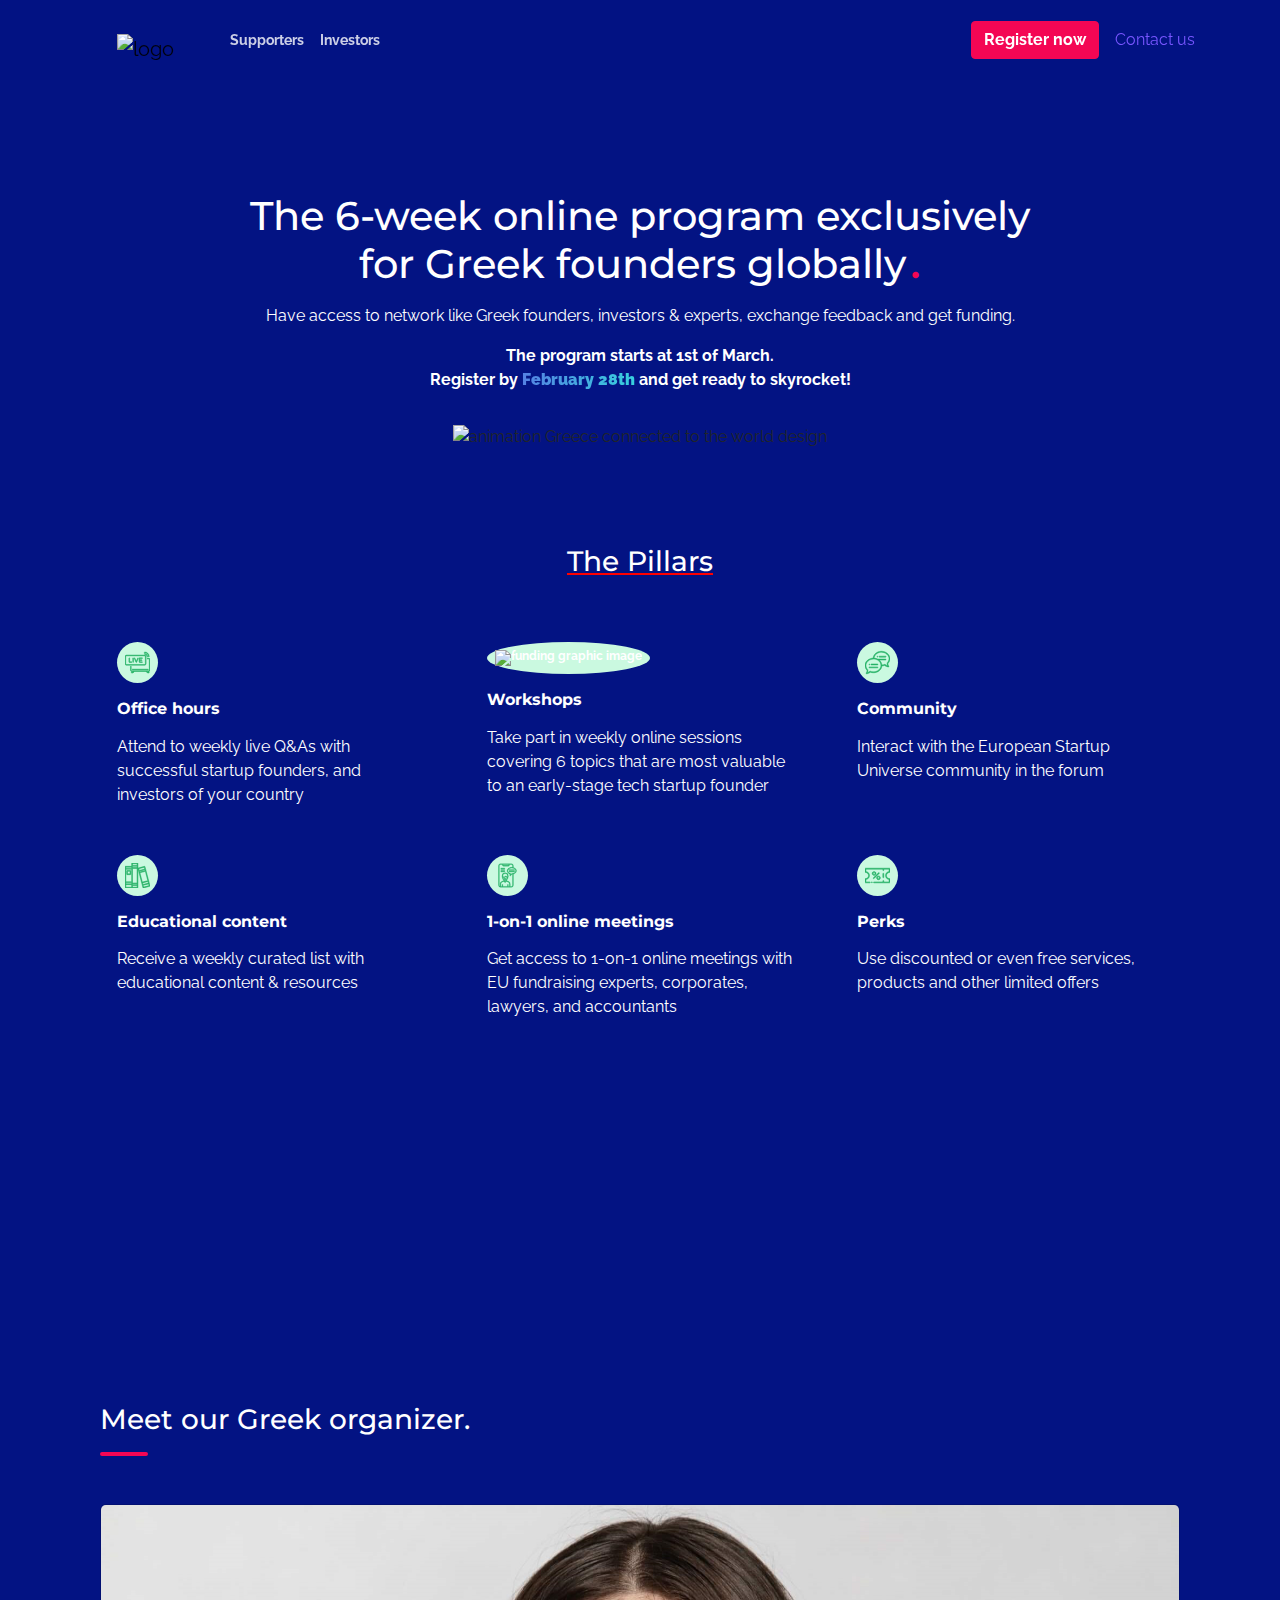
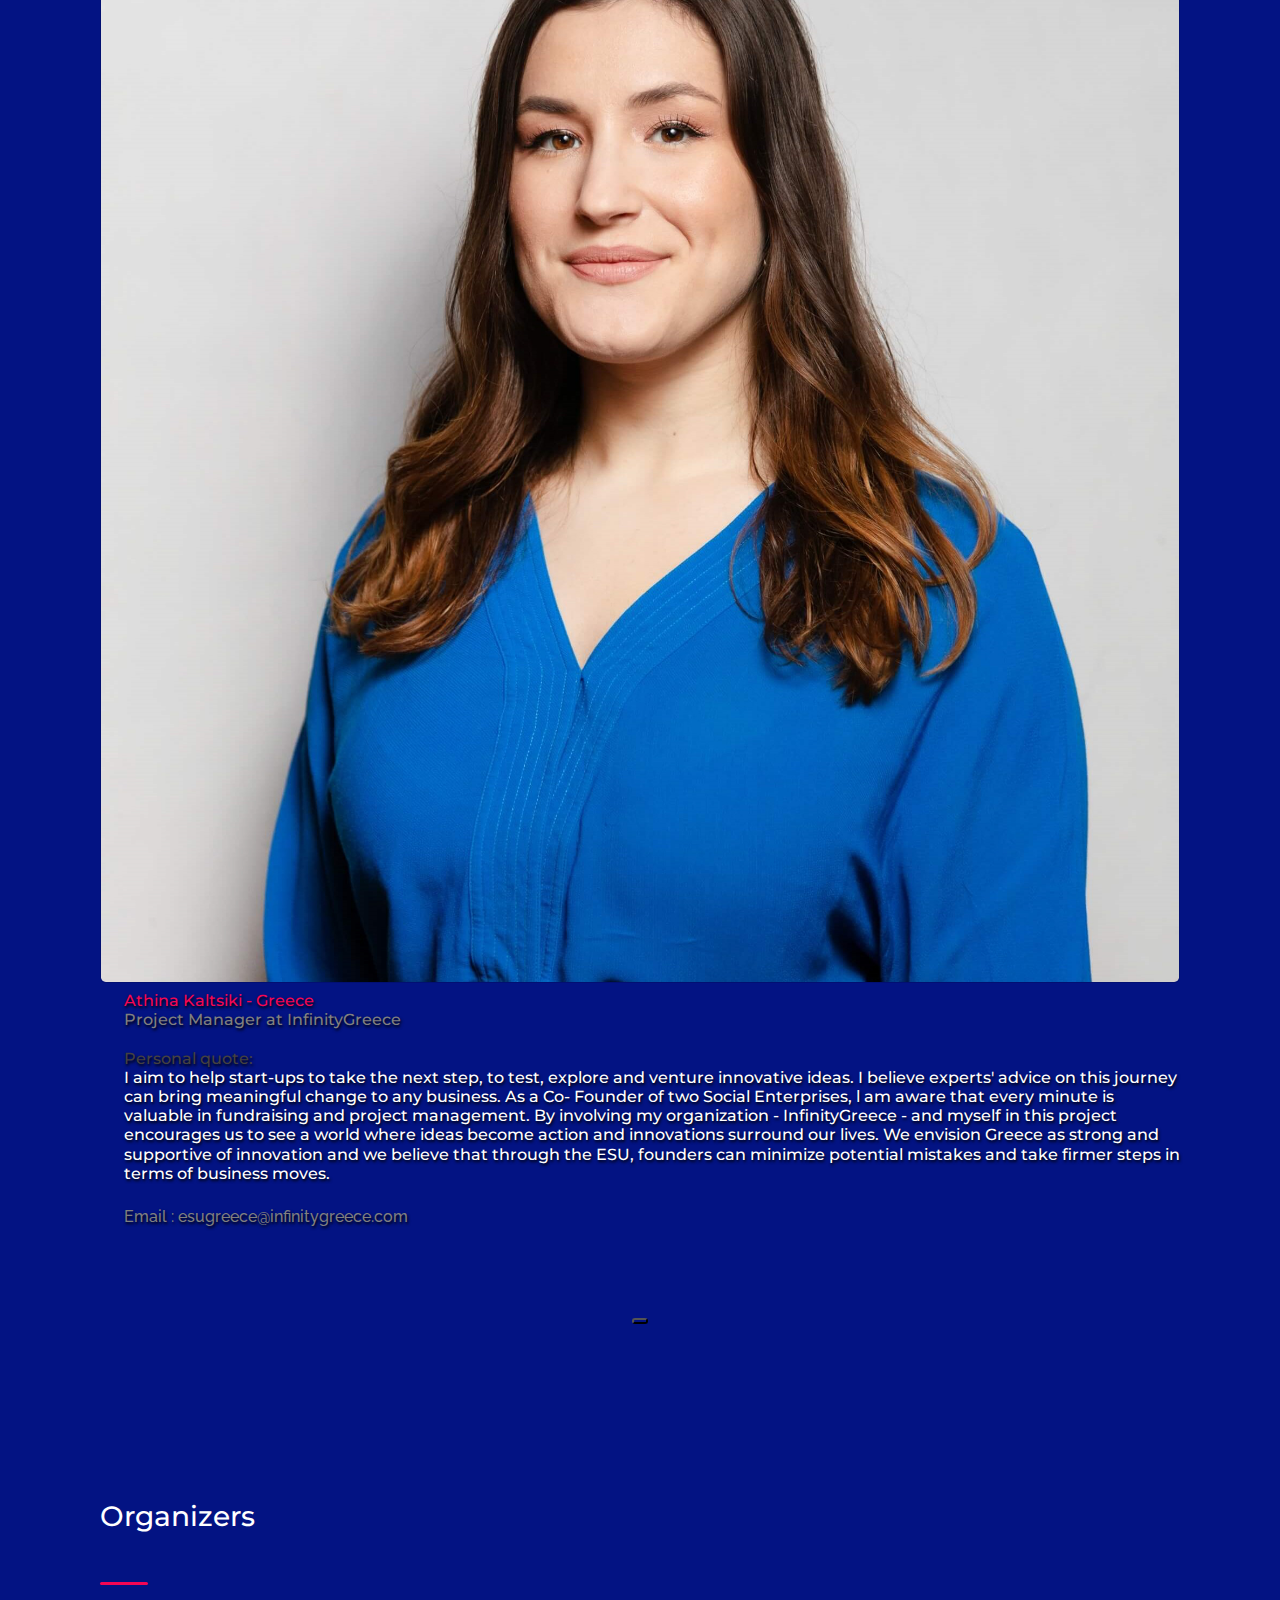
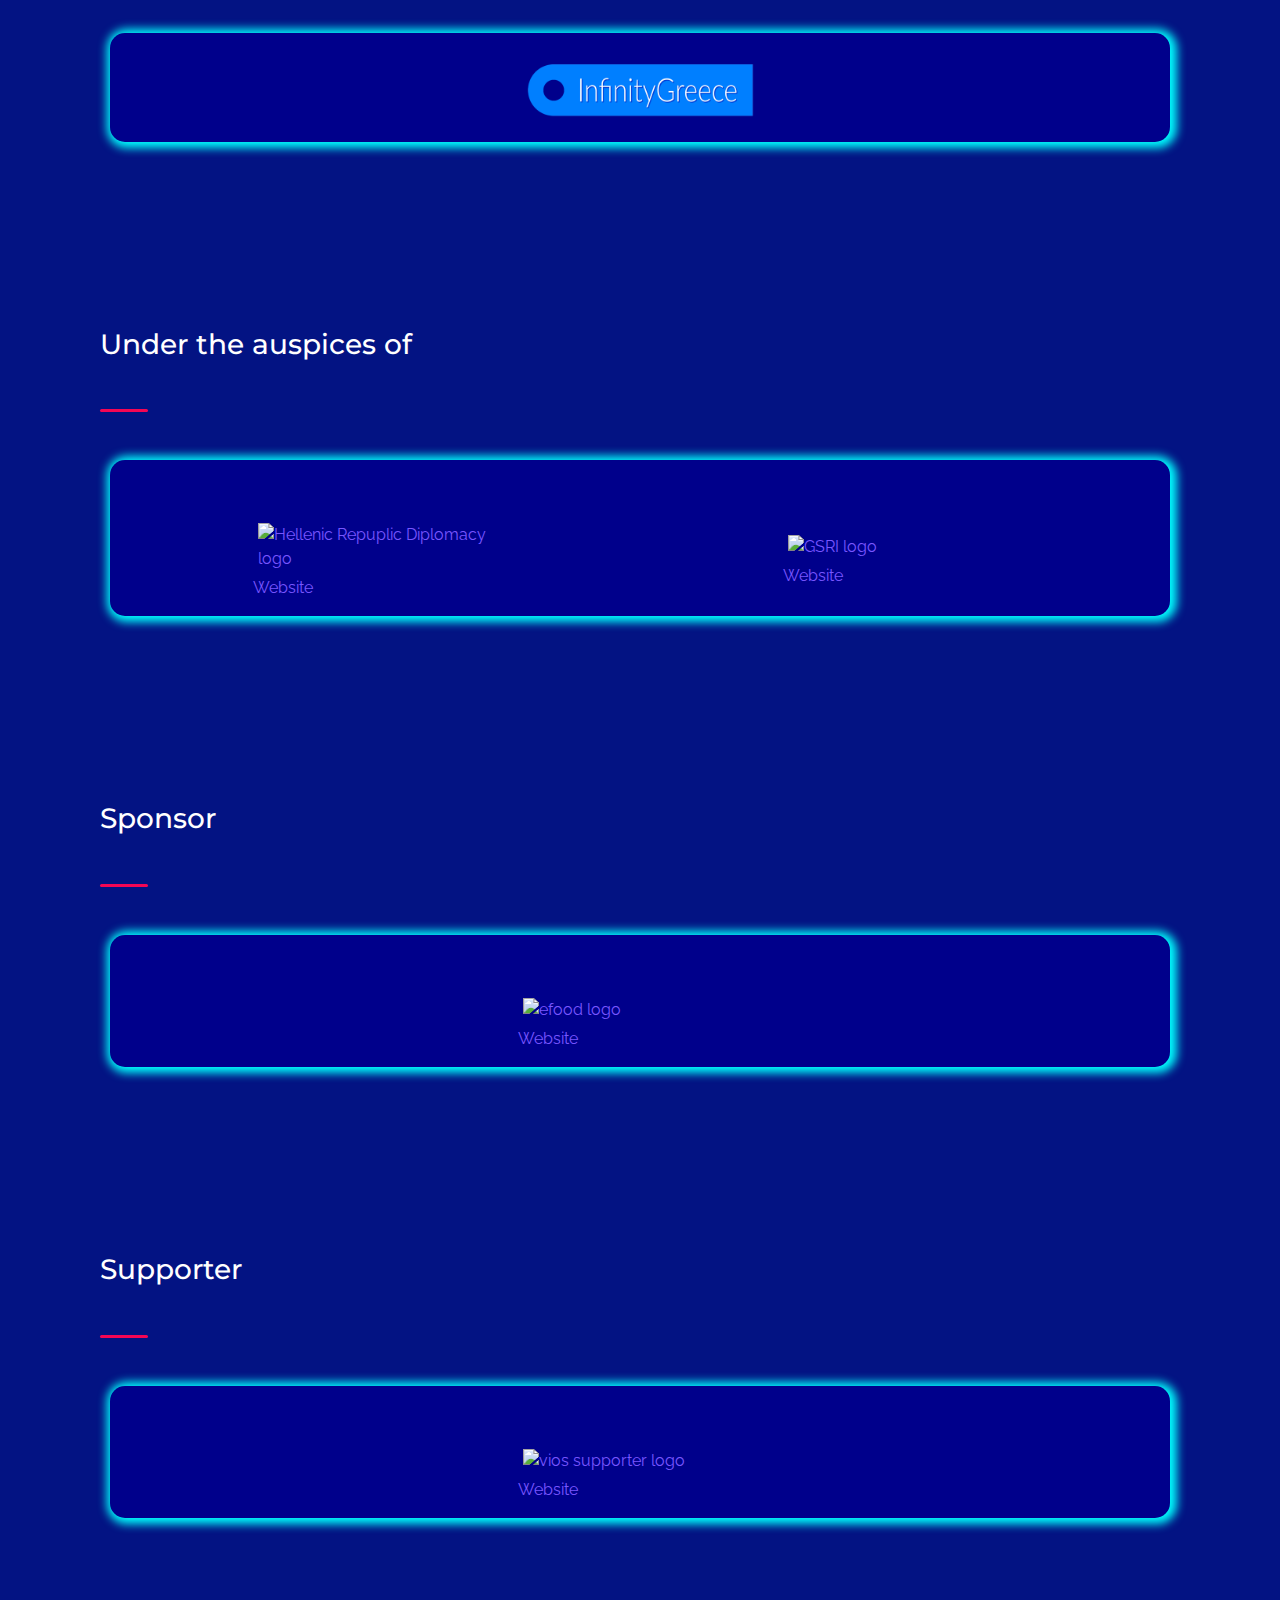
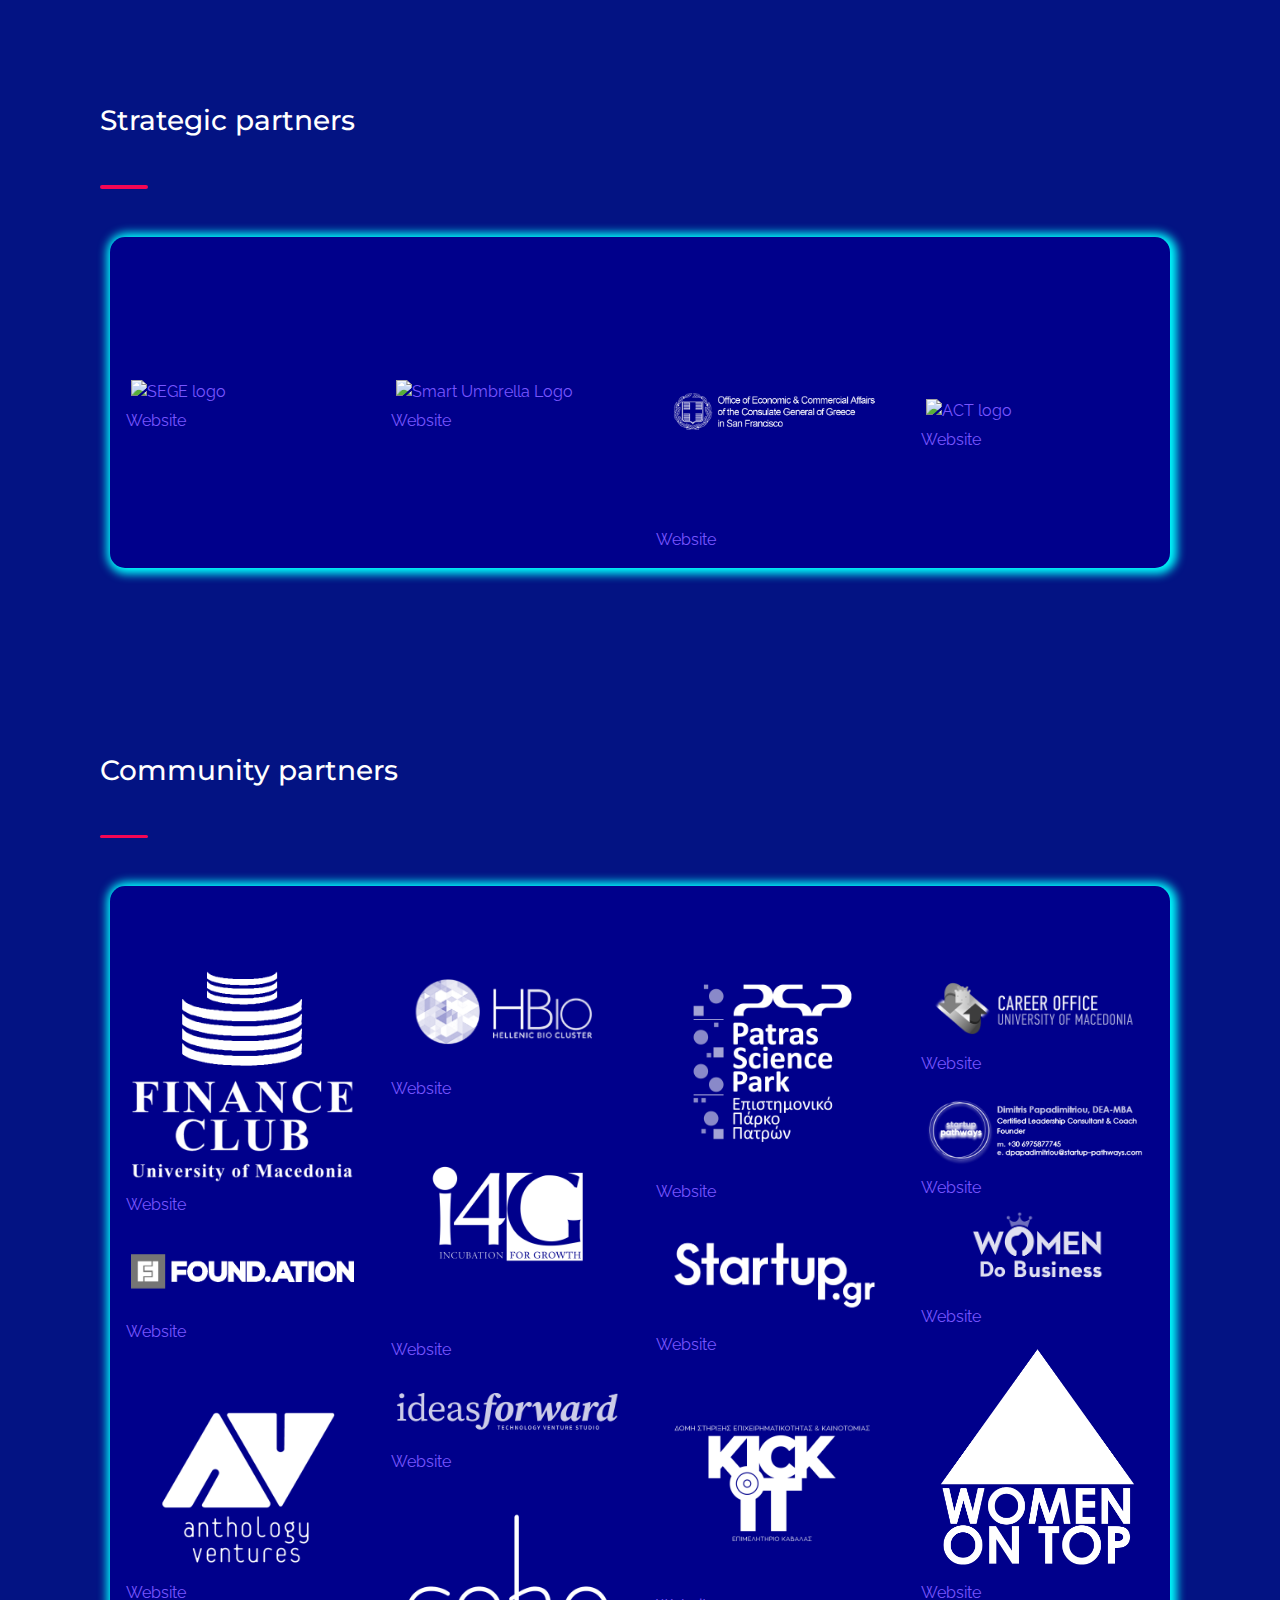
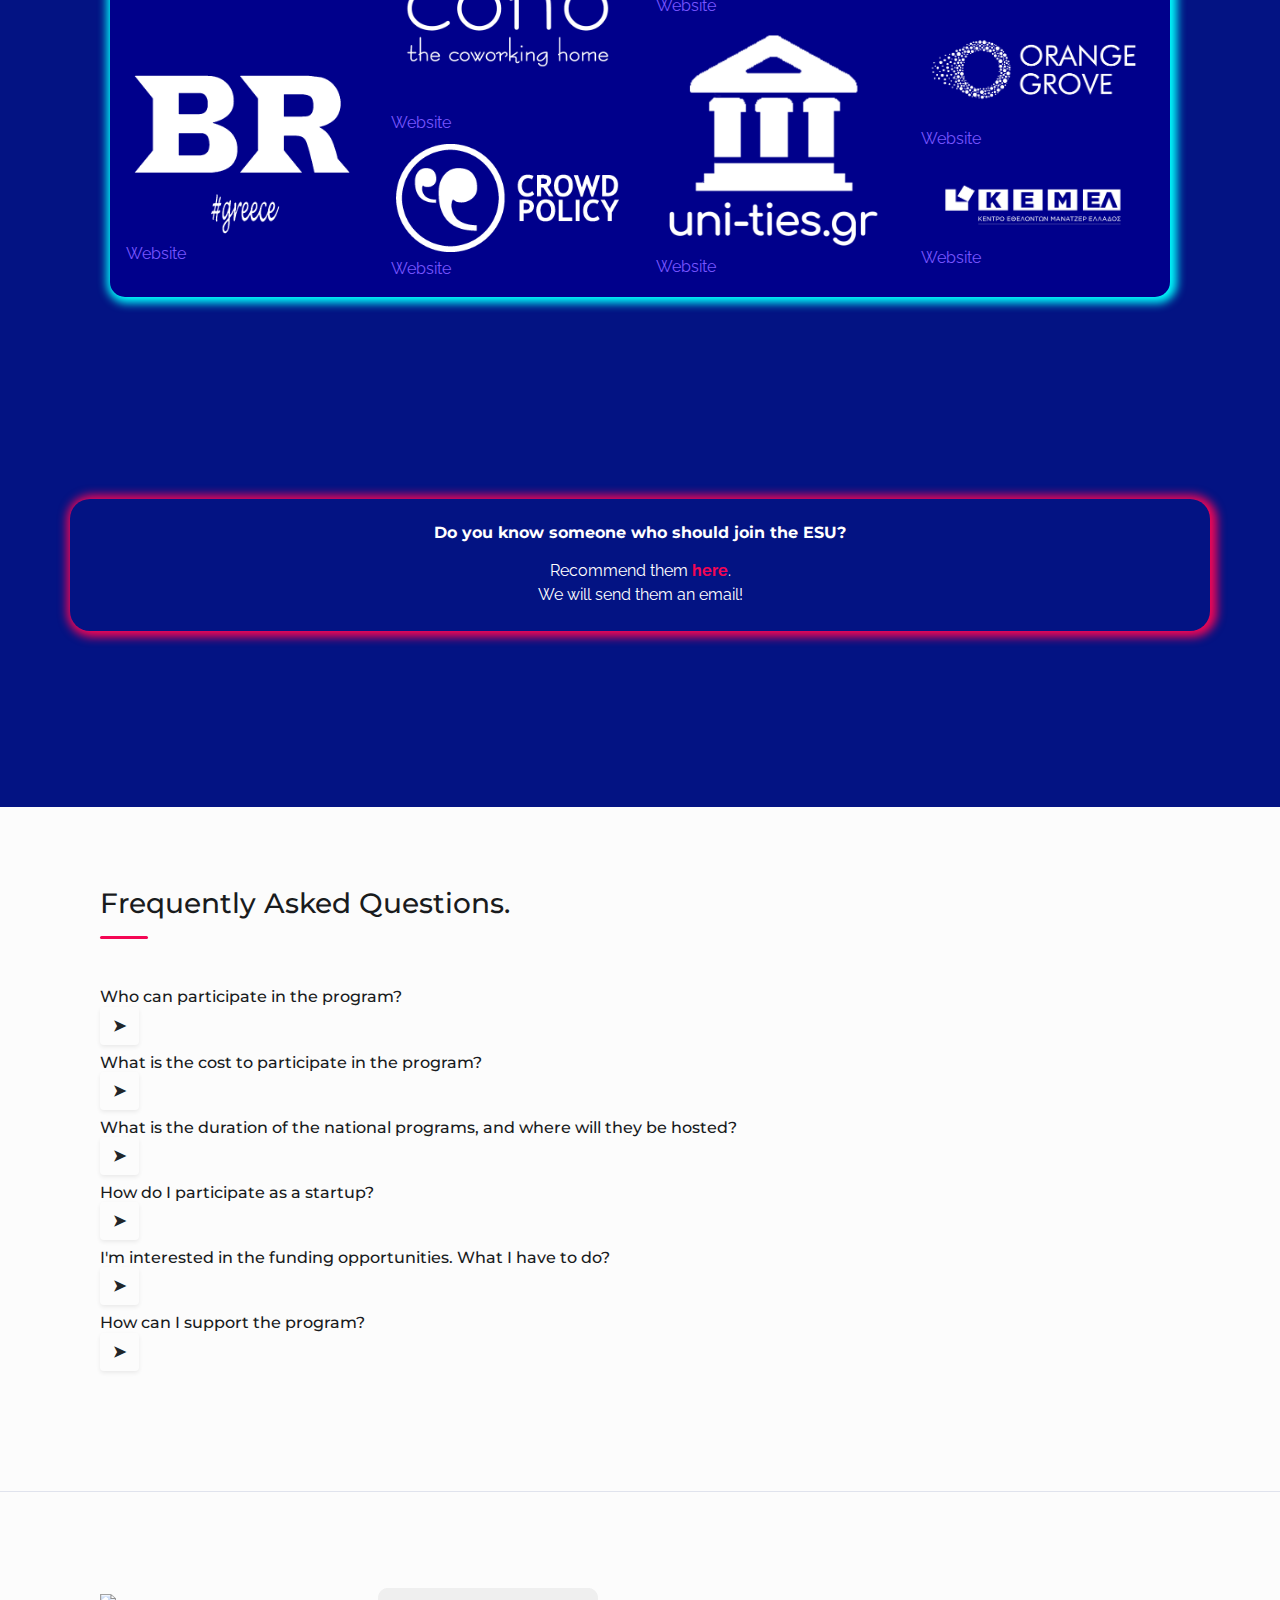
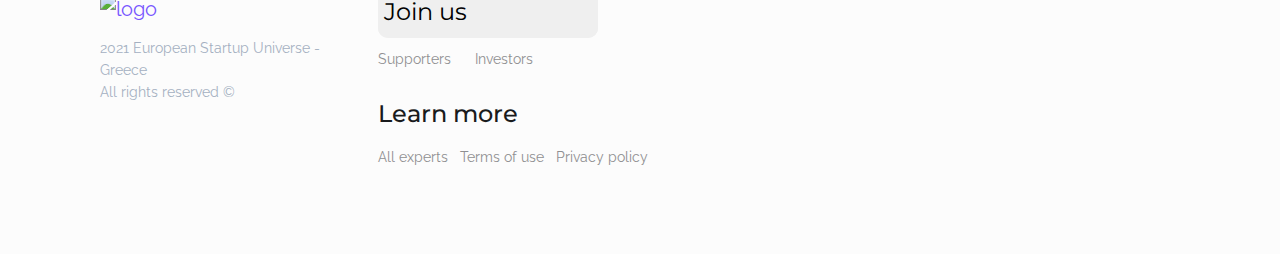
==== commit 0aca2d24: "Add files via upload" ====
--- a/index.html
+++ b/index.html
@@ -4,18 +4,16 @@
         <meta charset="utf-8">
         <meta name="viewport" content="width=device-width, initial-scale=1.0">
         <meta name="description" content="The 6-week online program exclusively for Greek founders globally">
-        <meta name="author" content="Greek Startup Universe">
+        <meta name="author" content="European Startup Universe - Greece">
         <meta property="og:url" content="https://greece.thestartupuniverse.org"/>
         <meta property="og:type" content="website"/>
-        <meta property="og:title" content="Greek Startup Universe"/>
-        <meta property="og:site_name" content="Greek Startup Universe"/>
-        <meta property="og:description"
-                content="The 6-week online program exclusively for Greek founders globally."
-        />
-        <meta property="og:image" content="content/img/logo/ESU_Greece_white.png"/>
+        <meta property="og:title" content="European Startup Universe - Greece"/>
+        <meta property="og:site_name" content="European Startup Universe - Greece"/>
+        <meta property="og:description" content="The 6-week online program exclusively for Greek founders globally."/>
+        <meta property="og:image" content="content/img/facebook_open_graph.jpg"/>
         <title>European Startup Universe - Greece</title>
         <!-- Favicon-->
-        <link rel="shortcut icon" href="content/img/favicon.png">
+        <link rel="shortcut icon" href="content/img/favicon.png"/>
         <!-- Bootstrap Core CSS -->
         <link rel="stylesheet" href="css/bootstrap.min.css">
         <link rel="stylesheet" href="css/slick.css">
@@ -487,6 +485,13 @@
                     <div class="card-speaker bcontainer">
                       <a href="https://www.mfa.gr/usa/en/the-embassy/sections/office-for-economic-and-commercial-affairs.html" target="_blank">
                       <img src="content/img/partners/Strategic 1 esugr.png" class="img-fluid w-100 bimage" alt="Office of economic and commercial affairs logo">
+                      <div class="bmiddle"><div class="btext">Website</div></div></a>
+                    </div>
+                  </div>
+                  <div class="gcolumn pt-5">
+                    <div class="card-speaker bcontainer">
+                      <a href="https://www.act.edu/academics/centers/the-entrepreneurship-hub" target="_blank">
+                      <img src="content/img/partners/ACT.png" class="img-fluid w-100 bimage" alt="ACT logo">
                       <div class="bmiddle"><div class="btext">Website</div></div></a>
                     </div>
                   </div>
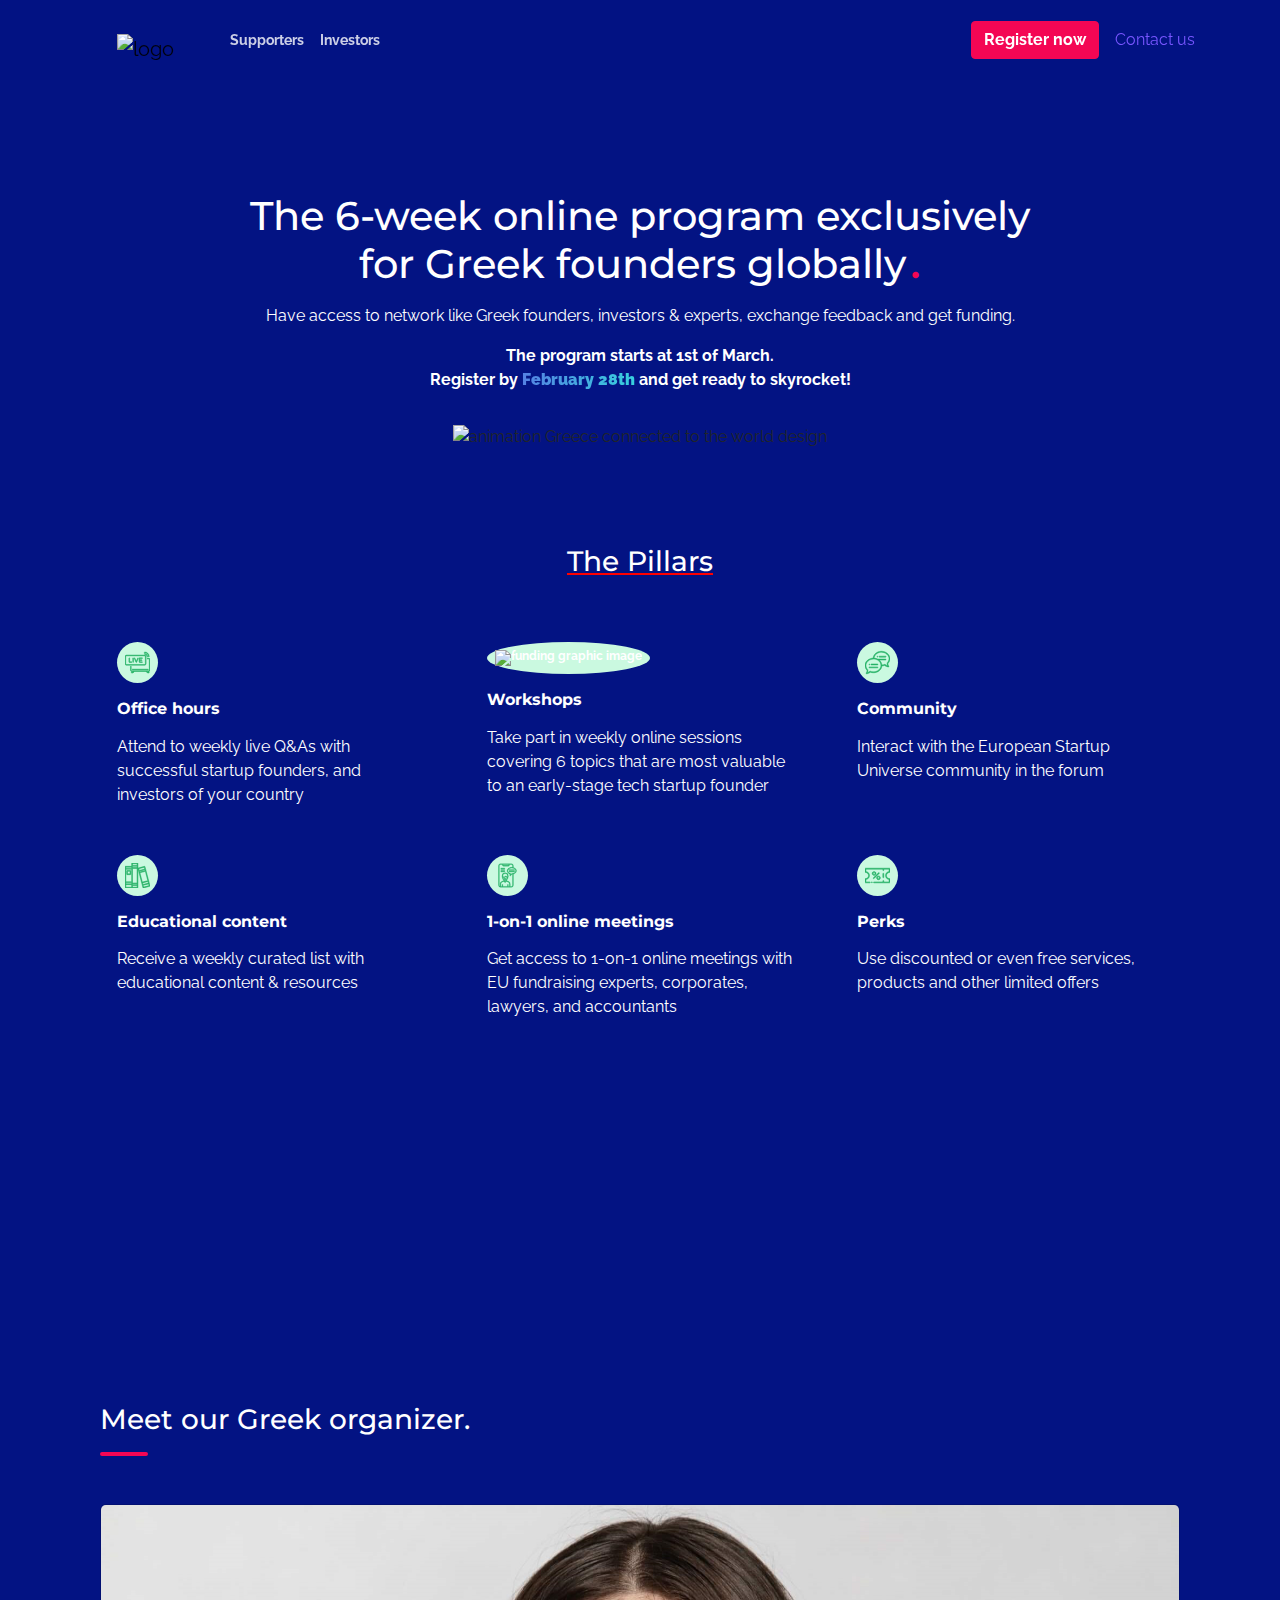
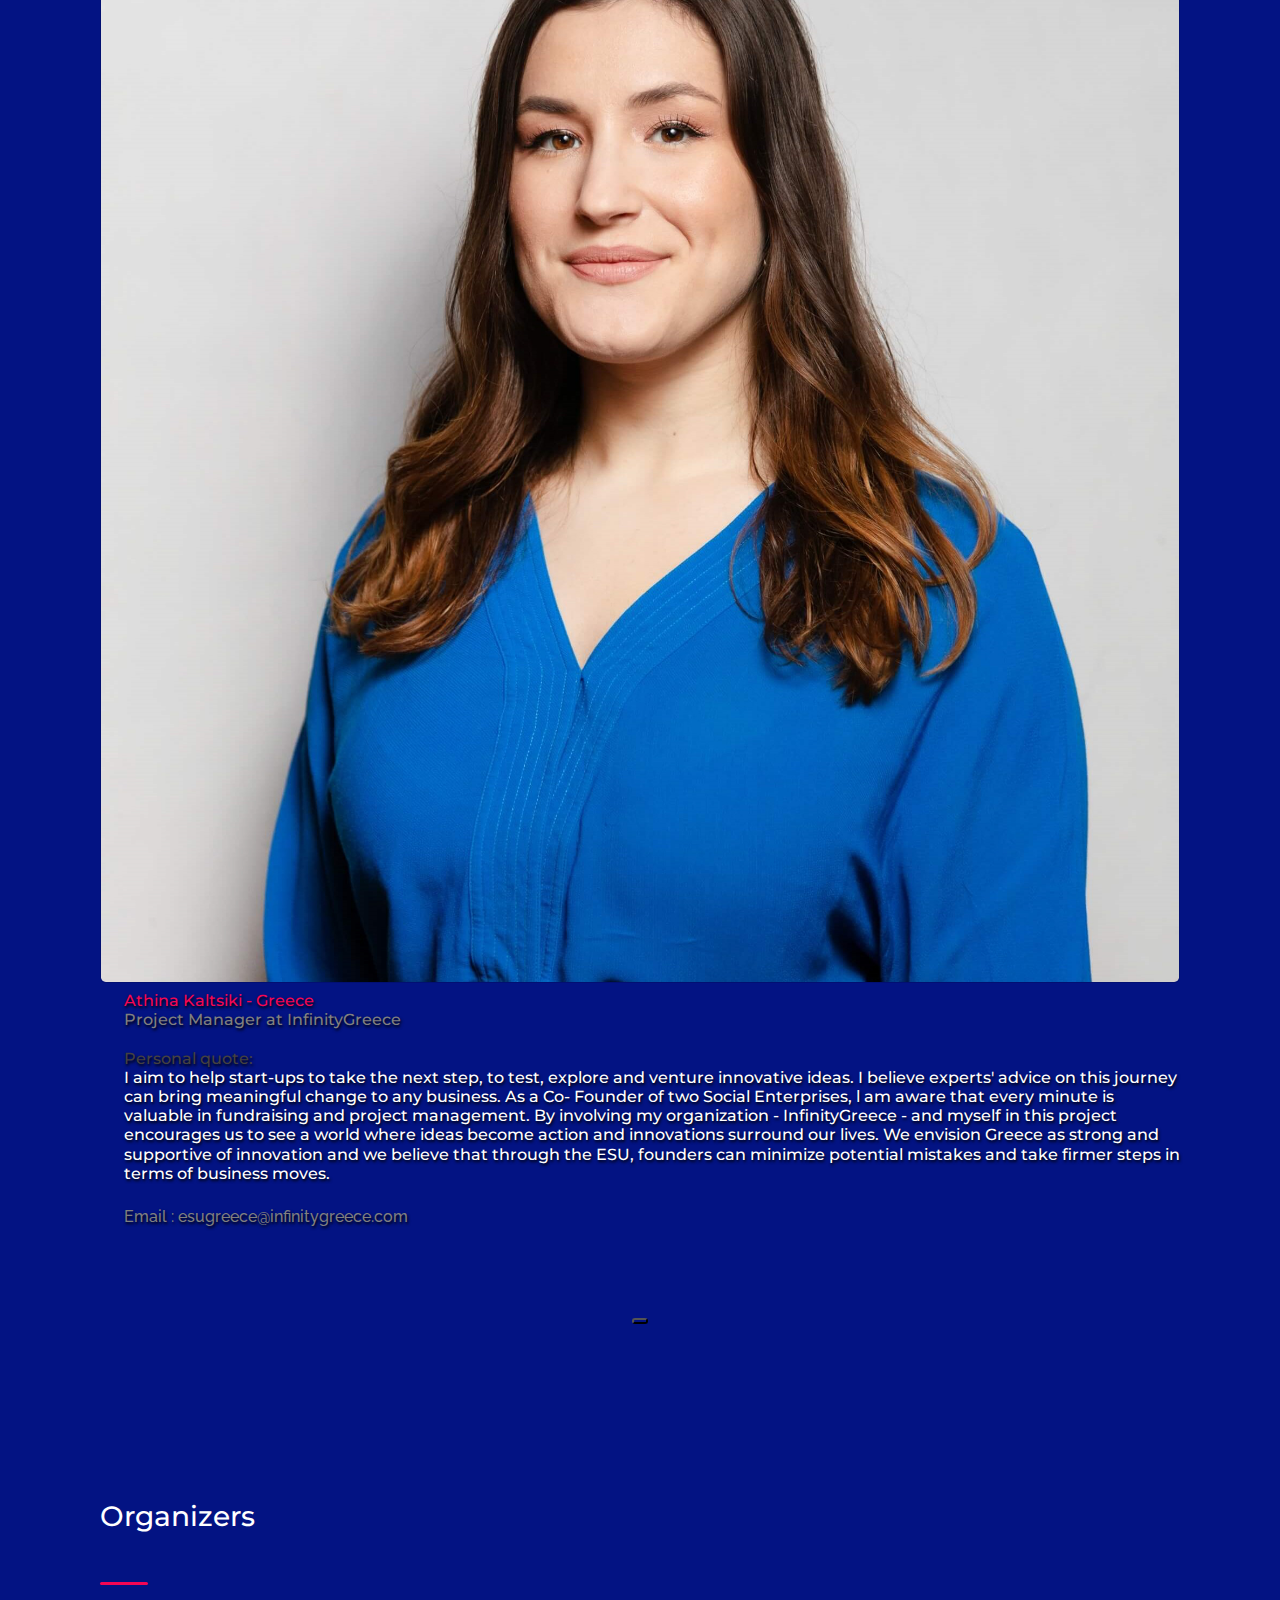
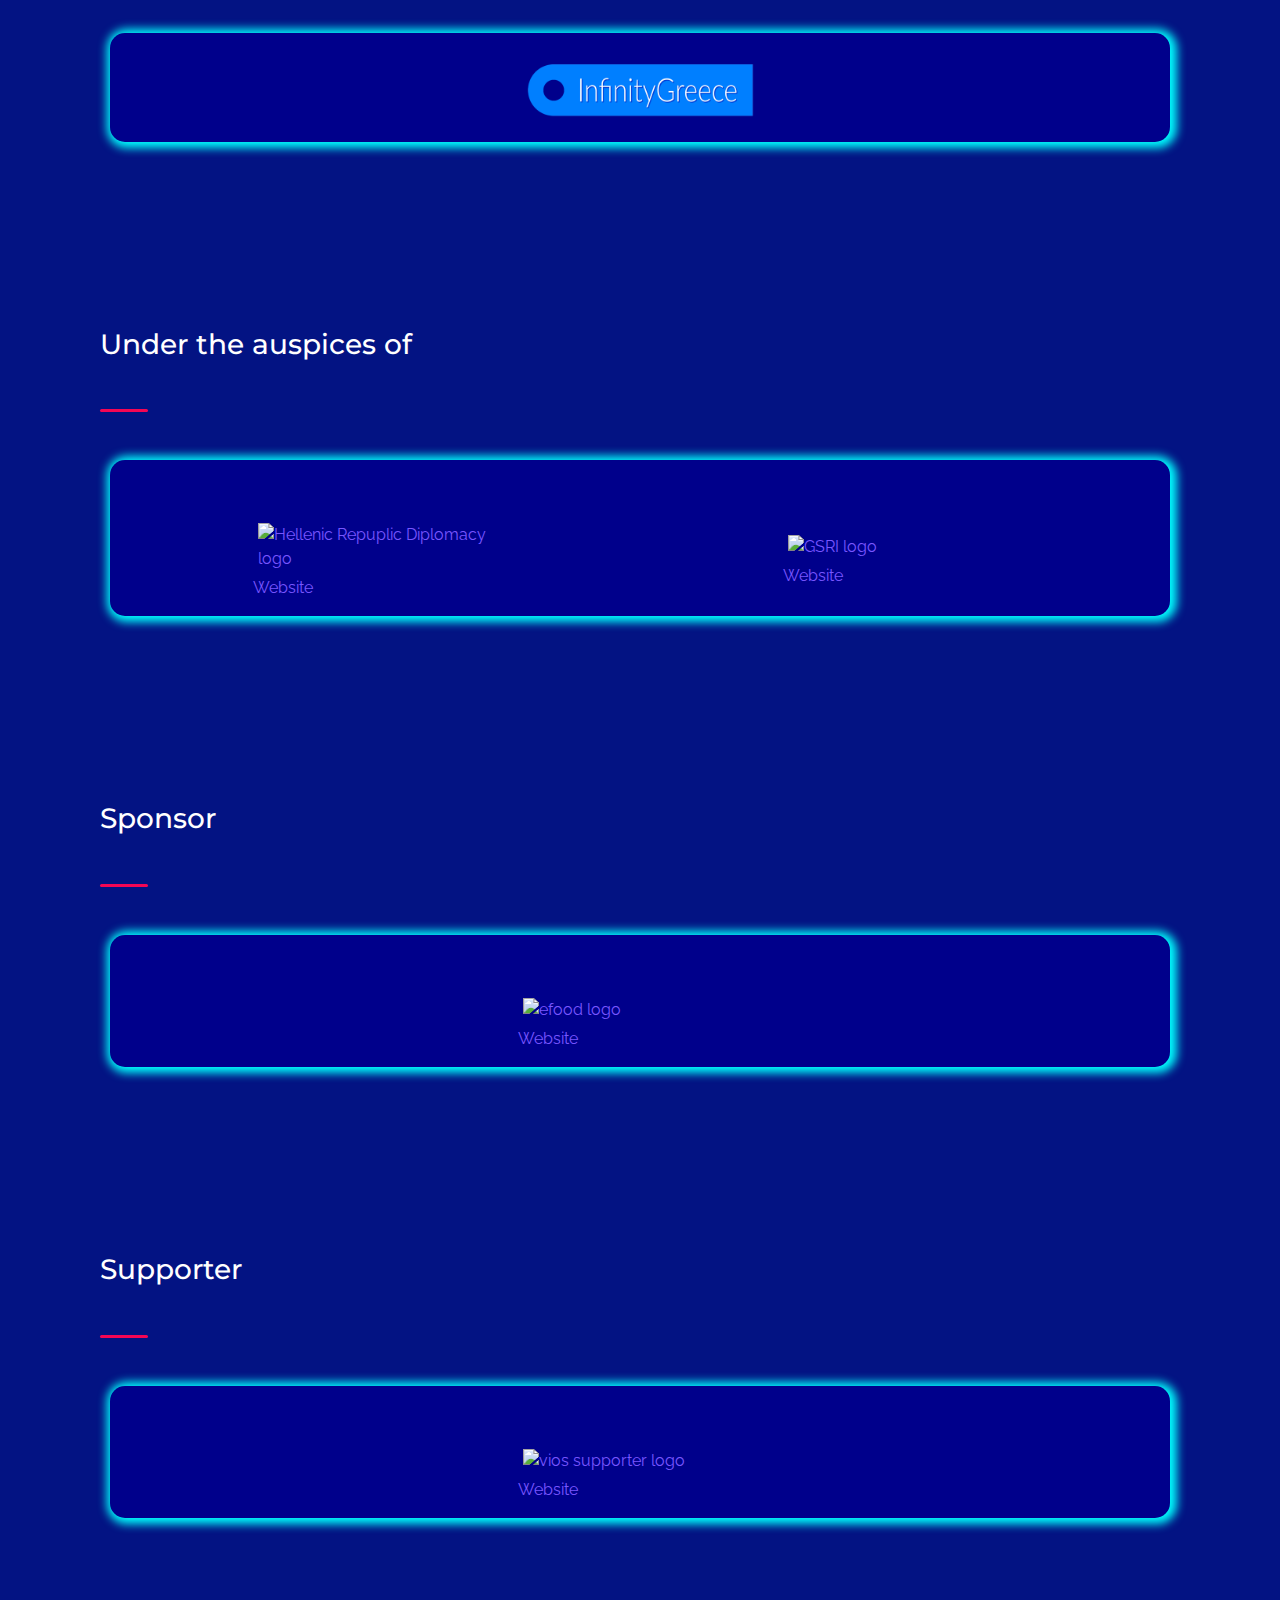
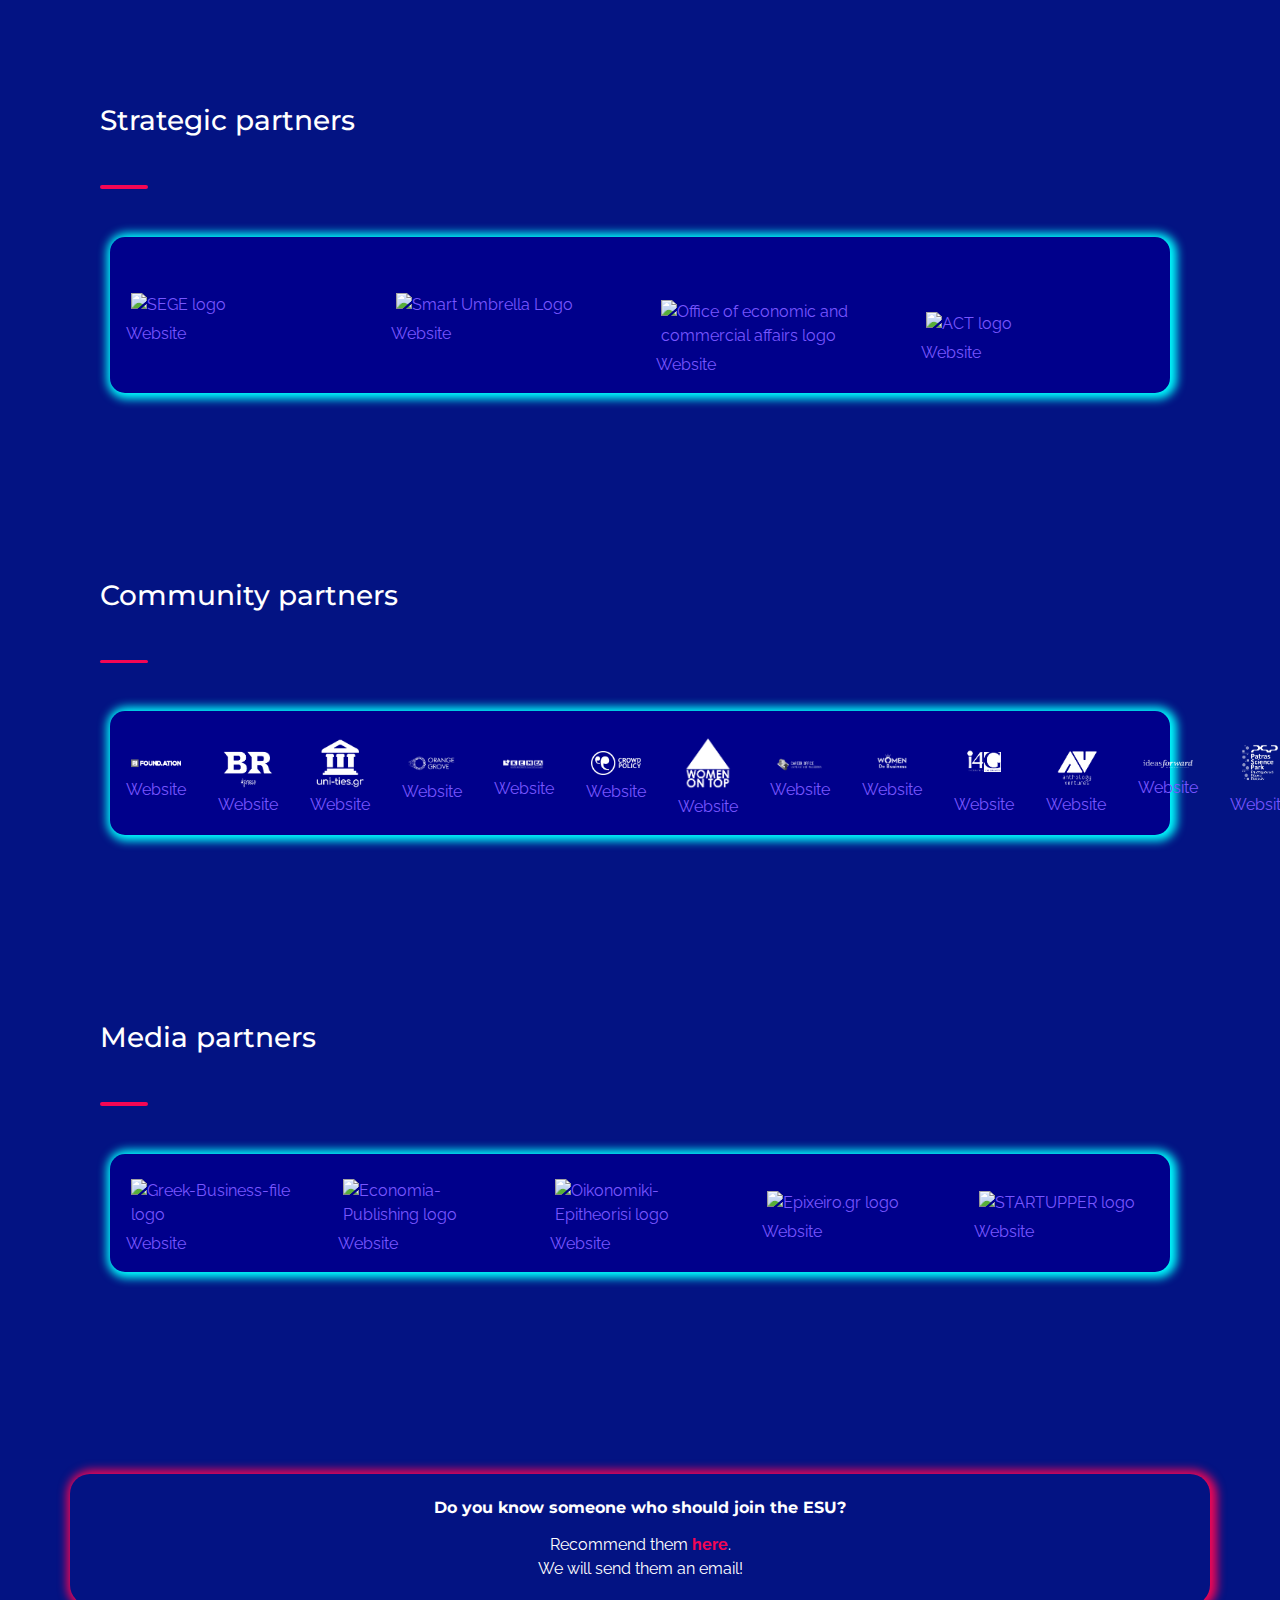
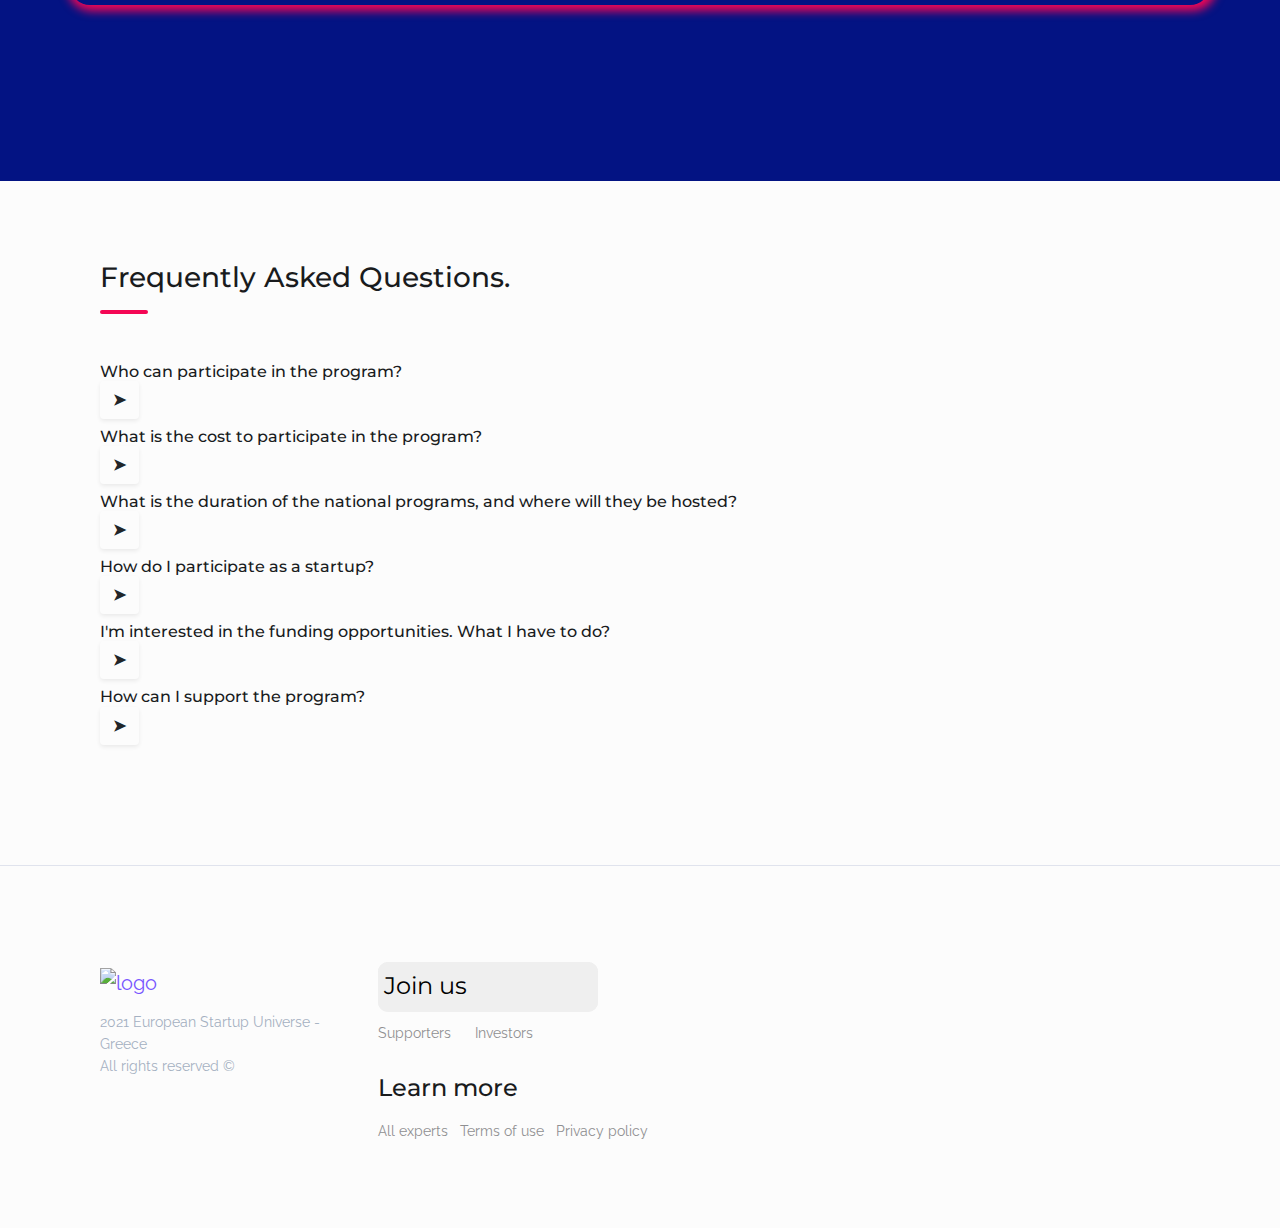
==== commit 00f03a53: "Add files via upload" ====
--- a/index.html
+++ b/index.html
@@ -470,28 +470,28 @@
                   <div class="gcolumn">
                     <div class="card-speaker bcontainer">
                       <a href="https://www.sege.gr/en/" target="_blank">
-                      <img src="content/img/partners/SEGE.png" class="img-fluid bimage" alt="SEGE logo">
+                      <img src="content/img/partners/strategic/SEGE.png" class="img-fluid bimage" alt="SEGE logo">
                       <div class="bmiddle"><div class="btext">Website</div></div></a>
                     </div>
                   </div>
                   <div class="gcolumn">
                     <div class="card-speaker bcontainer">
                       <a href="http://www.smartumbrella.eu/" target="_blank">
-                      <img src="content/img/partners/Smart Umbrella.png" class="img-fluid bimage" alt="Smart Umbrella Logo">
+                      <img src="content/img/partners/strategic/Smart Umbrella.png" class="img-fluid bimage" alt="Smart Umbrella Logo">
                       <div class="bmiddle"><div class="btext">Website</div></div></a>
                     </div>
                   </div>
                   <div class="gcolumn pt-5">
                     <div class="card-speaker bcontainer">
                       <a href="https://www.mfa.gr/usa/en/the-embassy/sections/office-for-economic-and-commercial-affairs.html" target="_blank">
-                      <img src="content/img/partners/Strategic 1 esugr.png" class="img-fluid w-100 bimage" alt="Office of economic and commercial affairs logo">
+                      <img src="content/img/partners/strategic/Strategic 1 esugr.png" class="img-fluid w-100 bimage" alt="Office of economic and commercial affairs logo">
                       <div class="bmiddle"><div class="btext">Website</div></div></a>
                     </div>
                   </div>
                   <div class="gcolumn pt-5">
                     <div class="card-speaker bcontainer">
                       <a href="https://www.act.edu/academics/centers/the-entrepreneurship-hub" target="_blank">
-                      <img src="content/img/partners/ACT.png" class="img-fluid w-100 bimage" alt="ACT logo">
+                      <img src="content/img/partners/strategic/ACT.png" class="img-fluid w-100 bimage" alt="ACT logo">
                       <div class="bmiddle"><div class="btext">Website</div></div></a>
                     </div>
                   </div>
@@ -507,113 +507,201 @@
                 <h3 style="color:white;">Community partners</h3>
                 <div class="title-border mt-5 mb-5"></div>
                 <div class="grow">
-                  <div class="gcolumn pt-5">
+
+                  <div class="gcolumn">
+                    <div class="card-speaker bcontainer">
+                      <a href="https://thefoundation.gr/" target="_blank">
+                      <img src="content/img/partners/community/foundation.png" class="img-fluid bimage" alt="foundation logo">
+                      <div class="bmiddle"><div class="btext">Website</div></div></a>
+                    </div>
+                  </div>
+                  <div class="gcolumn">
+                    <div class="card-speaker bcontainer">
+                      <a href="https://businessrev.gr/" target="_blank">
+                      <img src="content/img/partners/community/Business Review.png" class="img-fluid bimage" alt="Business Review Greece logo">
+                      <div class="bmiddle"><div class="btext">Website</div></div></a>
+                    </div>
+                  </div>
+                  <div class="gcolumn">
+                    <div class="card-speaker bcontainer">
+                      <a href="https://uni-ties.gr/" target="_blank">
+                      <img src="content/img/partners/community/Uni-ties.png" class="img-fluid bimage" alt="Uni-ties logo">
+                      <div class="bmiddle"><div class="btext">Website</div></div></a>
+                    </div>
+                  </div>
+                  <div class="gcolumn">
+                    <div class="card-speaker bcontainer">
+                      <a href="https://orangegrove.eu/" target="_blank">
+                      <img src="content/img/partners/community/orange grove.png" class="img-fluid bimage" alt="orange grove logo">
+                      <div class="bmiddle"><div class="btext">Website</div></div></a>
+                    </div>
+                  </div>
+                  <div class="gcolumn">
+                    <div class="card-speaker bcontainer">
+                      <a href="https://www.kemel.gr/" target="_blank">
+                      <img src="content/img/partners/community/ΚΕΜΕΛ.png" class="img-fluid bimage" alt="ΚΕΜΕΛ logo">
+                      <div class="bmiddle"><div class="btext">Website</div></div></a>
+                    </div>
+                  </div>
+                  <div class="gcolumn">
+                    <div class="card-speaker bcontainer">
+                      <a href="https://www.crowdpolicy.com/el/" target="_blank">
+                      <img src="content/img/partners/community/Crowd Policy.png" class="img-fluid bimage" alt="Crowd Policy logo">
+                      <div class="bmiddle"><div class="btext">Website</div></div></a>
+                    </div>
+                  </div>
+                  <div class="gcolumn">
+                    <div class="card-speaker bcontainer">
+                      <a href="https://womenontop.gr/" target="_blank">
+                      <img src="content/img/partners/community/WotLOGO_white.png" class="img-fluid bimage" alt="Women on top logo">
+                      <div class="bmiddle"><div class="btext">Website</div></div></a>
+                    </div>
+                  </div>
+                  <div class="gcolumn">
+                    <div class="card-speaker bcontainer">
+                      <a href="https://www.uom.gr/career-office" target="_blank">
+                      <img src="content/img/partners/community/career office.png" class="img-fluid bimage" alt="Γραφείο Διασύνδεσης Παμακ logo">
+                      <div class="bmiddle"><div class="btext">Website</div></div></a>
+                    </div>
+                  </div>
+                  <div class="gcolumn">
+                    <div class="card-speaker bcontainer">
+                      <a href="https://womendobusiness.eu/" target="_blank">
+                      <img src="content/img/partners/community/women do business.png" class="img-fluid bimage" alt="women do business logo">
+                      <div class="bmiddle"><div class="btext">Website</div></div></a>
+                    </div>
+                  </div>
+                  <div class="gcolumn">
+                    <div class="card-speaker bcontainer">
+                      <a href="https://i4g.gr/" target="_blank">
+                      <img src="content/img/partners/community/i4G.png" class="img-fluid bimage" alt="i4G logo">
+                      <div class="bmiddle"><div class="btext">Website</div></div></a>
+                    </div>
+                  </div>
+                  <div class="gcolumn">
+                    <div class="card-speaker bcontainer">
+                      <a href="https://anthologyventures.com/" target="_blank">
+                      <img src="content/img/partners/community/Anthology Ventures.png" class="img-fluid bimage" alt="Anthology Ventures logo">
+                      <div class="bmiddle"><div class="btext">Website</div></div></a>
+                    </div>
+                  </div>
+                  <div class="gcolumn">
+                    <div class="card-speaker bcontainer">
+                      <a href="https://www.ideasforward.com/" target="_blank">
+                      <img src="content/img/partners/community/ideas forward.png" class="img-fluid bimage" alt="ideas forward logo">
+                      <div class="bmiddle"><div class="btext">Website</div></div></a>
+                    </div>
+                  </div>
+                  <div class="gcolumn">
+                    <div class="card-speaker bcontainer">
+                      <a href="https://www.psp.org.gr/" target="_blank">
+                      <img src="content/img/partners/community/Patras Science Park.png" class="img-fluid bimage" alt="Patras Science Park logo">
+                      <div class="bmiddle"><div class="btext">Website</div></div></a>
+                    </div>
+                  </div>
+                  <div class="gcolumn">
+                    <div class="card-speaker bcontainer">
+                      <a href="https://www.facebook.com/SEAgreece.gr/" target="_blank">
+                      <img src="content/img/partners/community/SEA-Greece.png" class="img-fluid bimage" alt="SEA-Greece logo">
+                      <div class="bmiddle"><div class="btext">Website</div></div></a>
+                    </div>
+                  </div>
+                  <div class="gcolumn">
+                    <div class="card-speaker bcontainer">
+                      <a href="http://hbio.gr/" target="_blank">
+                      <img src="content/img/partners/community/HBio.png" class="img-fluid bimage" alt="HBio logo">
+                      <div class="bmiddle"><div class="btext">Website</div></div></a>
+                    </div>
+                  </div>
+                  <div class="gcolumn">
                     <div class="card-speaker bcontainer">
                       <a href="https://www.financeclubuom.org/" target="_blank">
                       <img src="content/img/partners/community/finance club.png" class="img-fluid bimage" alt="finance club logo">
                       <div class="bmiddle"><div class="btext">Website</div></div></a>
                     </div>
-                    <div class="card-speaker bcontainer">
-                      <a href="https://thefoundation.gr/" target="_blank">
-                      <img src="content/img/partners/community/foundation.png" class="img-fluid bimage" alt="foundation logo">
-                      <div class="bmiddle"><div class="btext">Website</div></div></a>
-                    </div>
-                    <div class="card-speaker bcontainer">
-                      <a href="https://anthologyventures.com/" target="_blank">
-                      <img src="content/img/partners/community/Anthology Ventures.png" class="img-fluid bimage" alt="Anthology Ventures logo">
-                      <div class="bmiddle"><div class="btext">Website</div></div></a>
-                    </div>
-                    <div class="card-speaker bcontainer">
-                      <a href="https://businessrev.gr/" target="_blank">
-                      <img src="content/img/partners/community/Business Review.png" class="img-fluid bimage" alt="Business Review Greece logo">
-                      <div class="bmiddle"><div class="btext">Website</div></div></a>
-                    </div>
-                  </div>
-                  <div class="gcolumn pt-5">
-                    <div class="card-speaker bcontainer">
-                      <a href="http://hbio.gr/" target="_blank">
-                      <img src="content/img/partners/community/HBio.png" class="img-fluid bimage" alt="HBio logo">
-                      <div class="bmiddle"><div class="btext">Website</div></div></a>
-                    </div>
-                    <div class="card-speaker bcontainer">
-                      <a href="https://i4g.gr/" target="_blank">
-                      <img src="content/img/partners/community/i4G.png" class="img-fluid bimage" alt="i4G logo">
-                      <div class="bmiddle"><div class="btext">Website</div></div></a>
-                    </div>
-                    <div class="card-speaker bcontainer">
-                      <a href="https://www.ideasforward.com/" target="_blank">
-                      <img src="content/img/partners/community/ideas forward.png" class="img-fluid bimage" alt="ideas forward logo">
-                      <div class="bmiddle"><div class="btext">Website</div></div></a>
-                    </div>
+                  </div>
+                  <div class="gcolumn">
+                    <div class="card-speaker bcontainer">
+                      <a href="https://www.startup-pathways.com/" target="_blank">
+                      <img src="content/img/partners/community/Startup-Pathways.png" class="img-fluid w-100 bimage" alt="Startup Pathways logo">
+                      <div class="bmiddle"><div class="btext">Website</div></div></a>
+                    </div>
+                  </div>
+                  <div class="gcolumn">
+                    <div class="card-speaker bcontainer">
+                      <a href="https://kavala-kickit.gr/" target="_blank">
+                      <img src="content/img/partners/community/Kick It.png" class="img-fluid bimage" alt="Kavala KickIt logo">
+                      <div class="bmiddle"><div class="btext">Website</div></div></a>
+                    </div>
+                  </div>
+                  <div class="gcolumn">
                     <div class="card-speaker bcontainer">
                       <a href="https://www.coho.gr/" target="_blank">
                       <img src="content/img/partners/community/Coho.png" class="img-fluid bimage" alt="Coho logo">
                       <div class="bmiddle"><div class="btext">Website</div></div></a>
                     </div>
-                    <div class="card-speaker bcontainer">
-                      <a href="https://www.crowdpolicy.com/el/" target="_blank">
-                      <img src="content/img/partners/community/Crowd Policy.png" class="img-fluid bimage" alt="Crowd Policy logo">
-                      <div class="bmiddle"><div class="btext">Website</div></div></a>
-                    </div>
-                  </div>
-                  <div class="gcolumn pt-5">
-                    <div class="card-speaker bcontainer">
-                      <a href="https://www.psp.org.gr/" target="_blank">
-                      <img src="content/img/partners/community/Patras Science Park.png" class="img-fluid bimage" alt="Patras Science Park logo">
-                      <div class="bmiddle"><div class="btext">Website</div></div></a>
-                    </div>
+                  </div>
+                  <div class="gcolumn">
                     <div class="card-speaker bcontainer">
                       <a href="https://www.startup.gr/" target="_blank">
                       <img src="content/img/partners/community/startup gr.png" class="img-fluid bimage" alt="startup gr logo">
                       <div class="bmiddle"><div class="btext">Website</div></div></a>
                     </div>
-                    <div class="card-speaker bcontainer">
-                      <a href="https://kavala-kickit.gr/" target="_blank">
-                      <img src="content/img/partners/community/Kick It.png" class="img-fluid bimage" alt="Kavala KickIt logo">
-                      <div class="bmiddle"><div class="btext">Website</div></div></a>
-                    </div>
-                    <div class="card-speaker bcontainer">
-                      <a href="https://uni-ties.gr/" target="_blank">
-                      <img src="content/img/partners/community/Uni-ties.png" class="img-fluid bimage" alt="Uni-ties logo">
-                      <div class="bmiddle"><div class="btext">Website</div></div></a>
-                    </div>
-                  </div>
-                  <div class="gcolumn pt-5">
-                    <div class="card-speaker bcontainer">
-                      <a href="https://www.uom.gr/career-office" target="_blank">
-                      <img src="content/img/partners/community/career office.png" class="img-fluid bimage" alt="career office logo">
-                      <div class="bmiddle"><div class="btext">Website</div></div></a>
-                    </div>
-                    <div class="card-speaker bcontainer">
-                      <a href="https://www.startup-pathways.com/" target="_blank">
-                      <img src="content/img/partners/community/startup pathways.png" class="img-fluid bimage" alt="startup pathways logo">
-                      <div class="bmiddle"><div class="btext">Website</div></div></a>
-                    </div>
-                    <div class="card-speaker bcontainer">
-                      <a href="https://womendobusiness.eu/" target="_blank">
-                      <img src="content/img/partners/community/women do business.png" class="img-fluid bimage" alt="women do business logo">
-                      <div class="bmiddle"><div class="btext">Website</div></div></a>
-                    </div>
-                    <div class="card-speaker bcontainer">
-                      <a href="https://womenontop.gr/" target="_blank">
-                      <img src="content/img/partners/community/WotLOGO_white.png" class="img-fluid bimage" alt="WotLOGO_white logo">
-                      <div class="bmiddle"><div class="btext">Website</div></div></a>
-                    </div>
-                    <div class="card-speaker bcontainer">
-                      <a href="https://orangegrove.eu/" target="_blank">
-                      <img src="content/img/partners/community/orange grove.png" class="img-fluid bimage" alt="orange grove logo">
-                      <div class="bmiddle"><div class="btext">Website</div></div></a>
-                    </div>
-                    <div class="card-speaker bcontainer">
-                      <a href="https://www.kemel.gr/" target="_blank">
-                      <img src="content/img/partners/community/ΚΕΜΕΛ.png" class="img-fluid bimage" alt="ΚΕΜΕΛ logo">
-                      <div class="bmiddle"><div class="btext">Website</div></div></a>
-                    </div>
-                  </div>
+                  </div>
+
                 </div>
               </div>
             </div>
           </section>
+
+          <!--Media partners section -->
+          <section id="section-partners">
+            <div class="container">
+              <div class="col">
+                <h3 style="color:white;">Media partners</h3>
+                <div class="title-border mt-5 mb-5"></div>
+                  <div class="grow">
+
+                    <div class="gcolumn">
+                      <div class="card-speaker bcontainer">
+                        <a href="https://www.economia.gr/portfolio_category/greek-business-file/" target="_blank">
+                        <img src="content/img/partners/media/Greek-Business-file.png" class="img-fluid bimage" alt="Greek-Business-file logo">
+                        <div class="bmiddle"><div class="btext">Website</div></div></a>
+                      </div>
+                    </div>
+                    <div class="gcolumn">
+                      <div class="card-speaker bcontainer">
+                        <a href="https://www.economia.gr/" target="_blank">
+                        <img src="content/img/partners/media/Economia-Publishing.png" class="img-fluid bimage" alt="Economia-Publishing logo">
+                        <div class="bmiddle"><div class="btext">Website</div></div></a>
+                      </div>
+                    </div>
+                    <div class="gcolumn">
+                      <div class="card-speaker bcontainer">
+                        <a href="https://www.economia.gr/portfolio_category/%ce%bf%ce%b9%ce%ba%ce%bf%ce%bd%ce%bf%ce%bc%ce%b9%ce%ba%ce%ae-%ce%b5%cf%80%ce%b9%ce%b8%ce%b5%cf%8e%cf%81%ce%b7%cf%83%ce%b7/" target="_blank">
+                        <img src="content/img/partners/media/Oikonomiki-Epitheorisi.png" class="img-fluid bimage" alt="Oikonomiki-Epitheorisi logo">
+                        <div class="bmiddle"><div class="btext">Website</div></div></a>
+                      </div>
+                    </div><br>
+                    <div class="gcolumn">
+                      <div class="card-speaker bcontainer">
+                        <a href="https://www.epixeiro.gr/" target="_blank">
+                        <img src="content/img/partners/media/Epixeiro.gr.png" class="img-fluid bimage" alt="Epixeiro.gr logo">
+                        <div class="bmiddle"><div class="btext">Website</div></div></a>
+                      </div>
+                    </div>
+                    <div class="gcolumn">
+                      <div class="card-speaker bcontainer">
+                        <a href="https://startupper.gr/startupper-mag/57332/westart-gr-to-crunchbase-tis-ellinikis-startup-skinis/" target="_blank">
+                        <img src="content/img/partners/media/STARTUPPER.png" class="img-fluid bimage" alt="STARTUPPER logo">
+                        <div class="bmiddle"><div class="btext">Website</div></div></a>
+                      </div>
+                    </div>
+
+                  </div>
+                </div>
+              </div>
+            </section>
 
           <!-- Recommendation section -->
           <section id="section-partners">
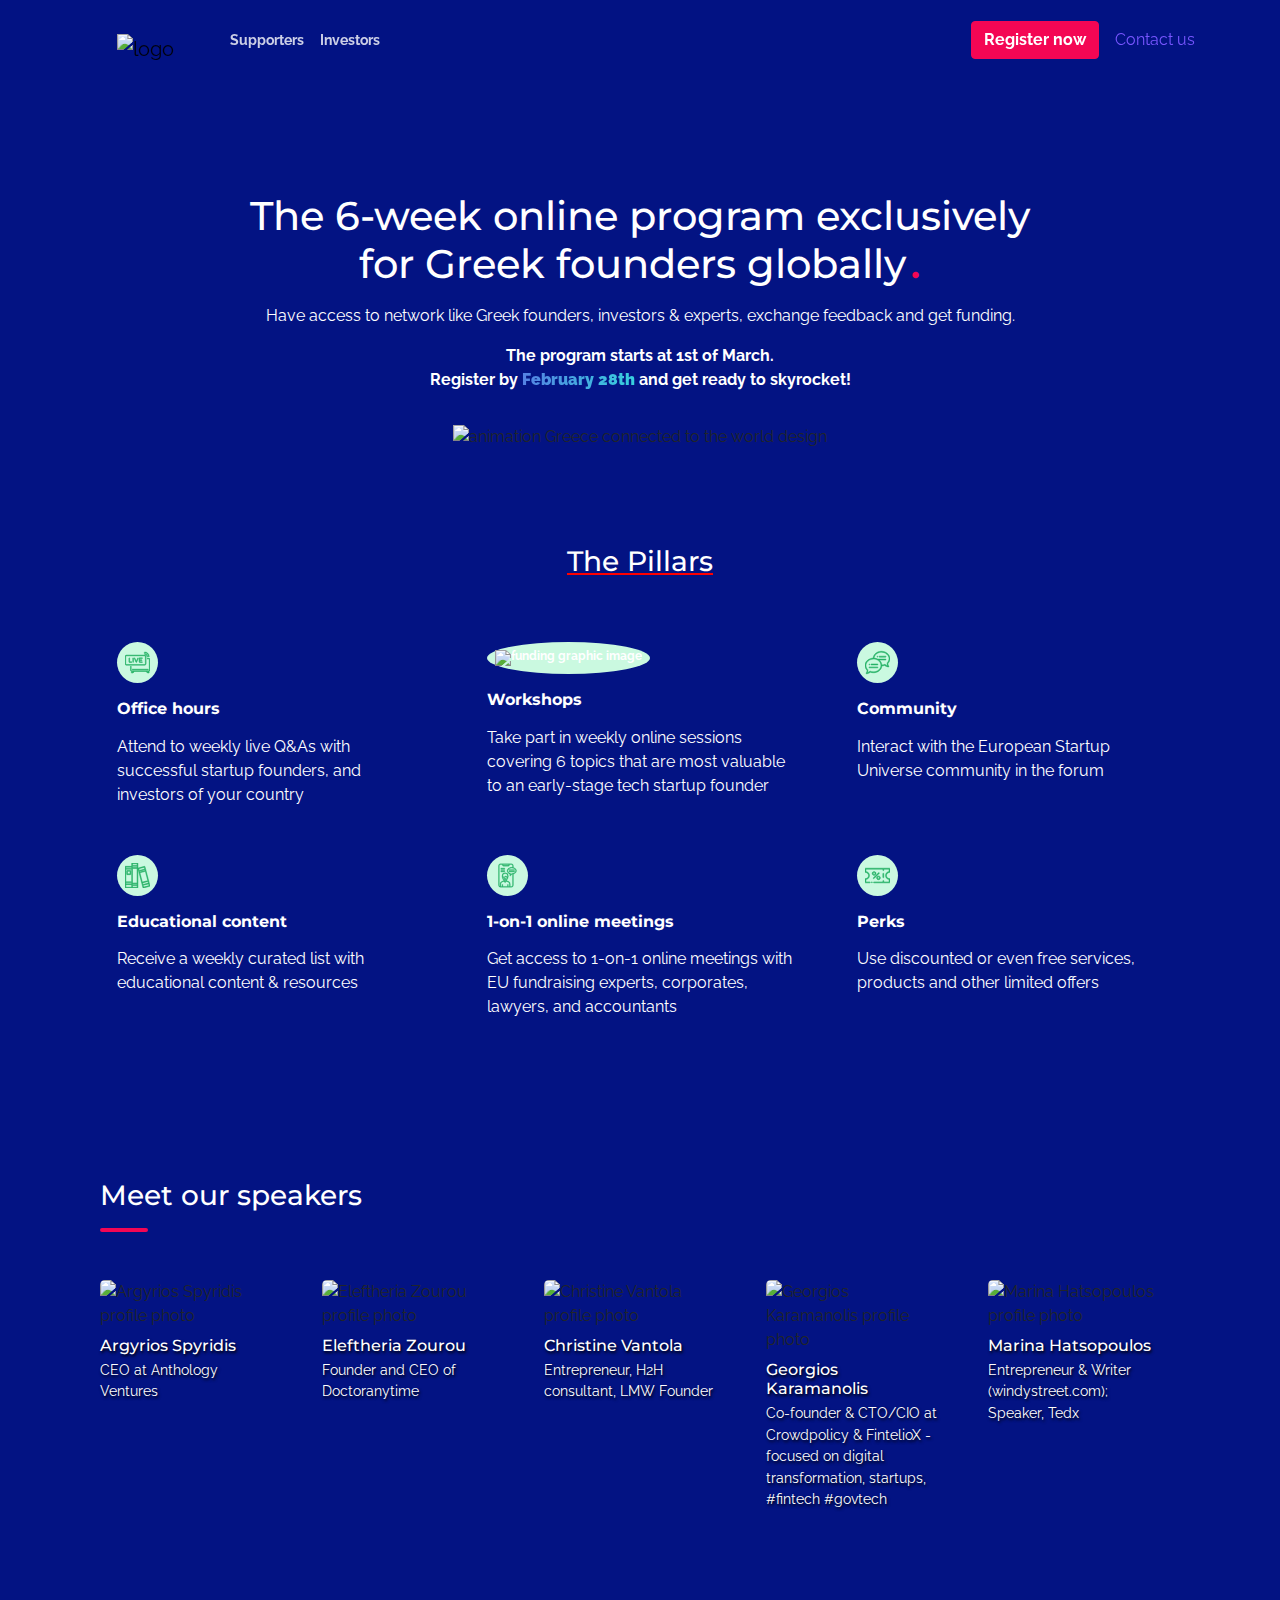
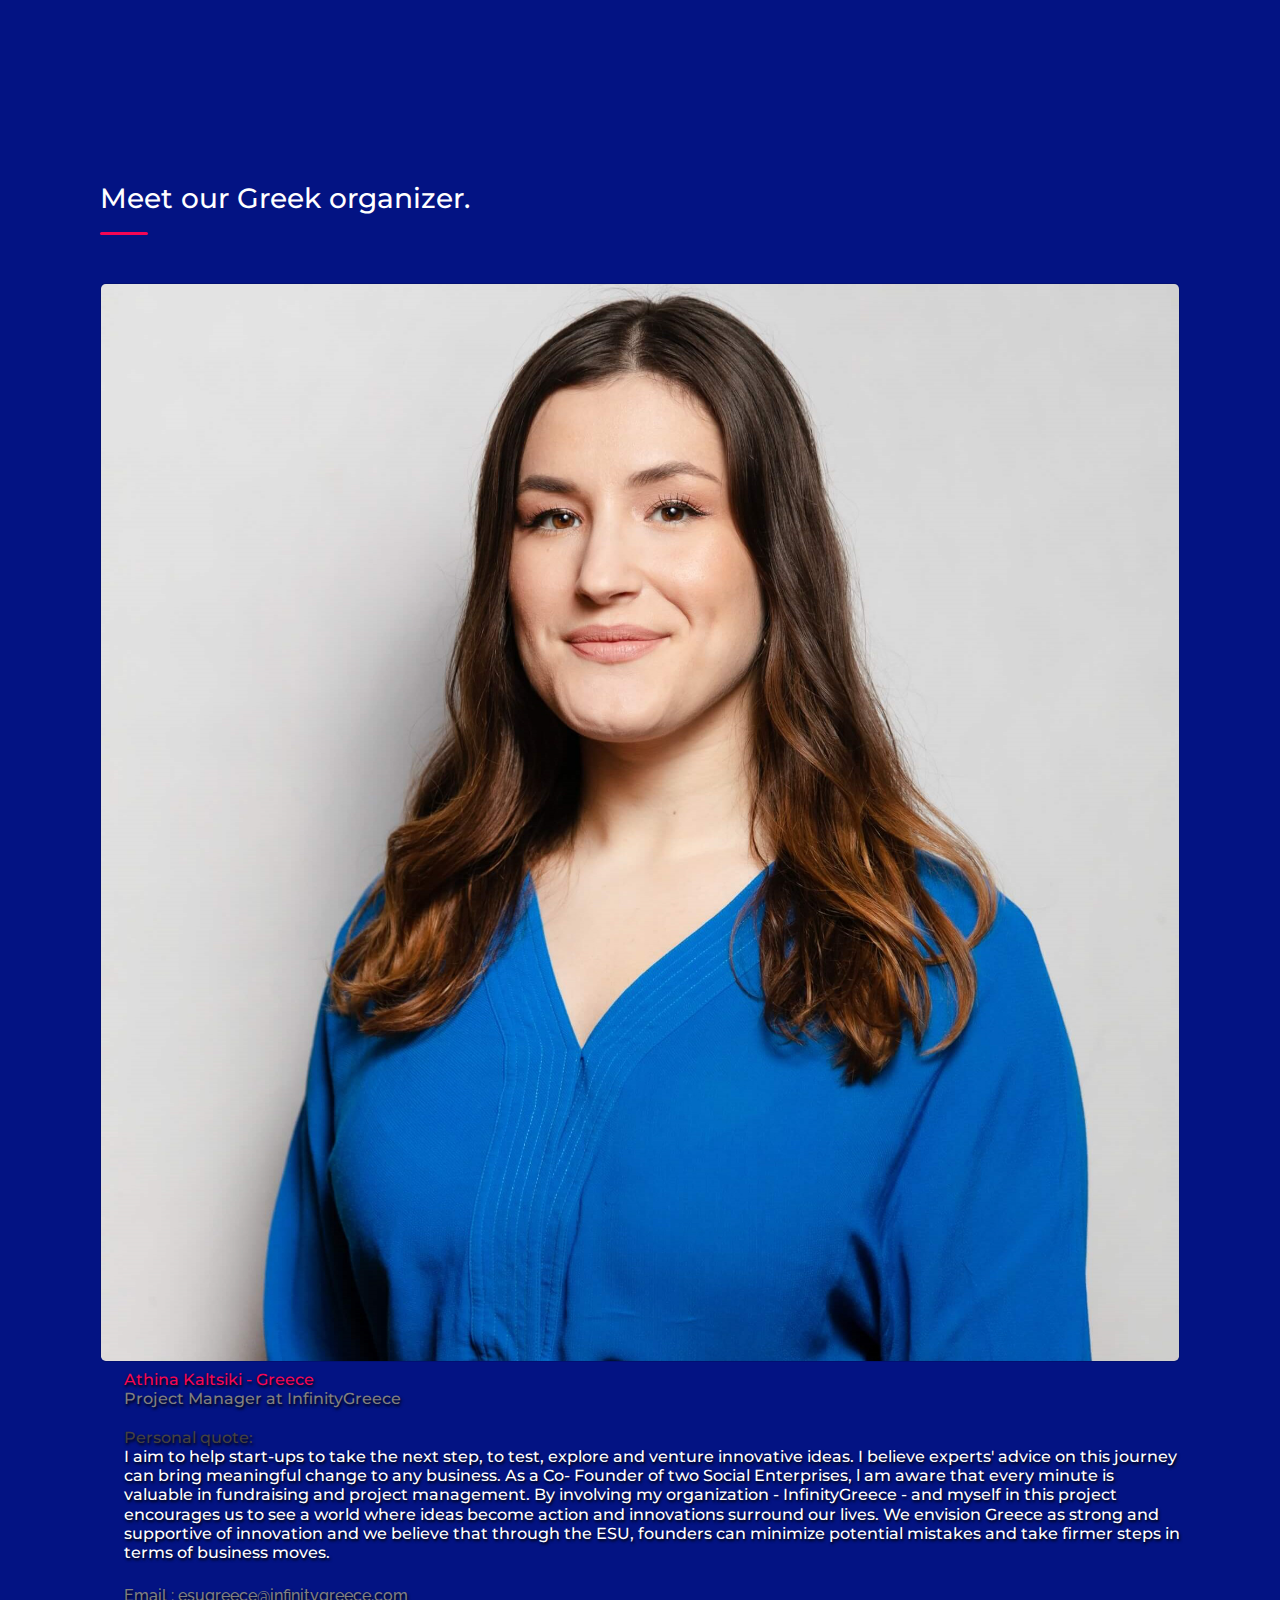
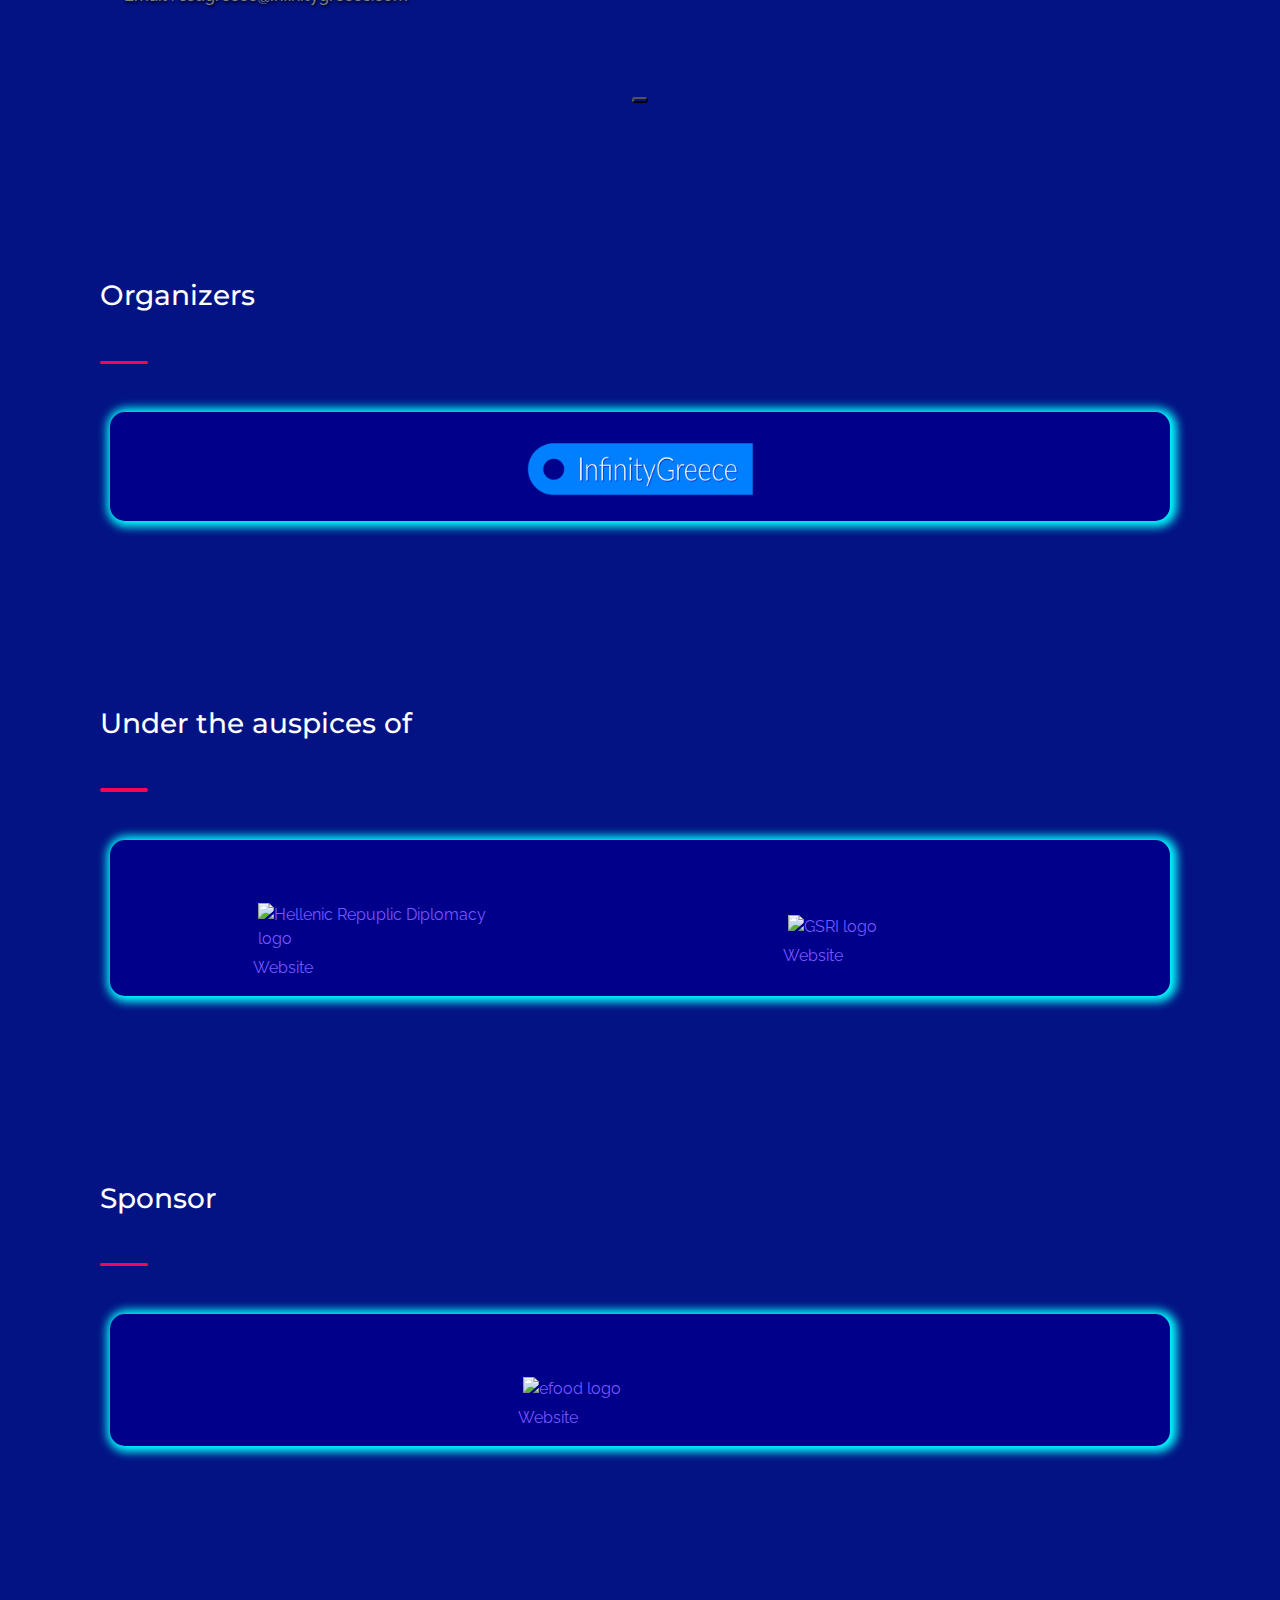
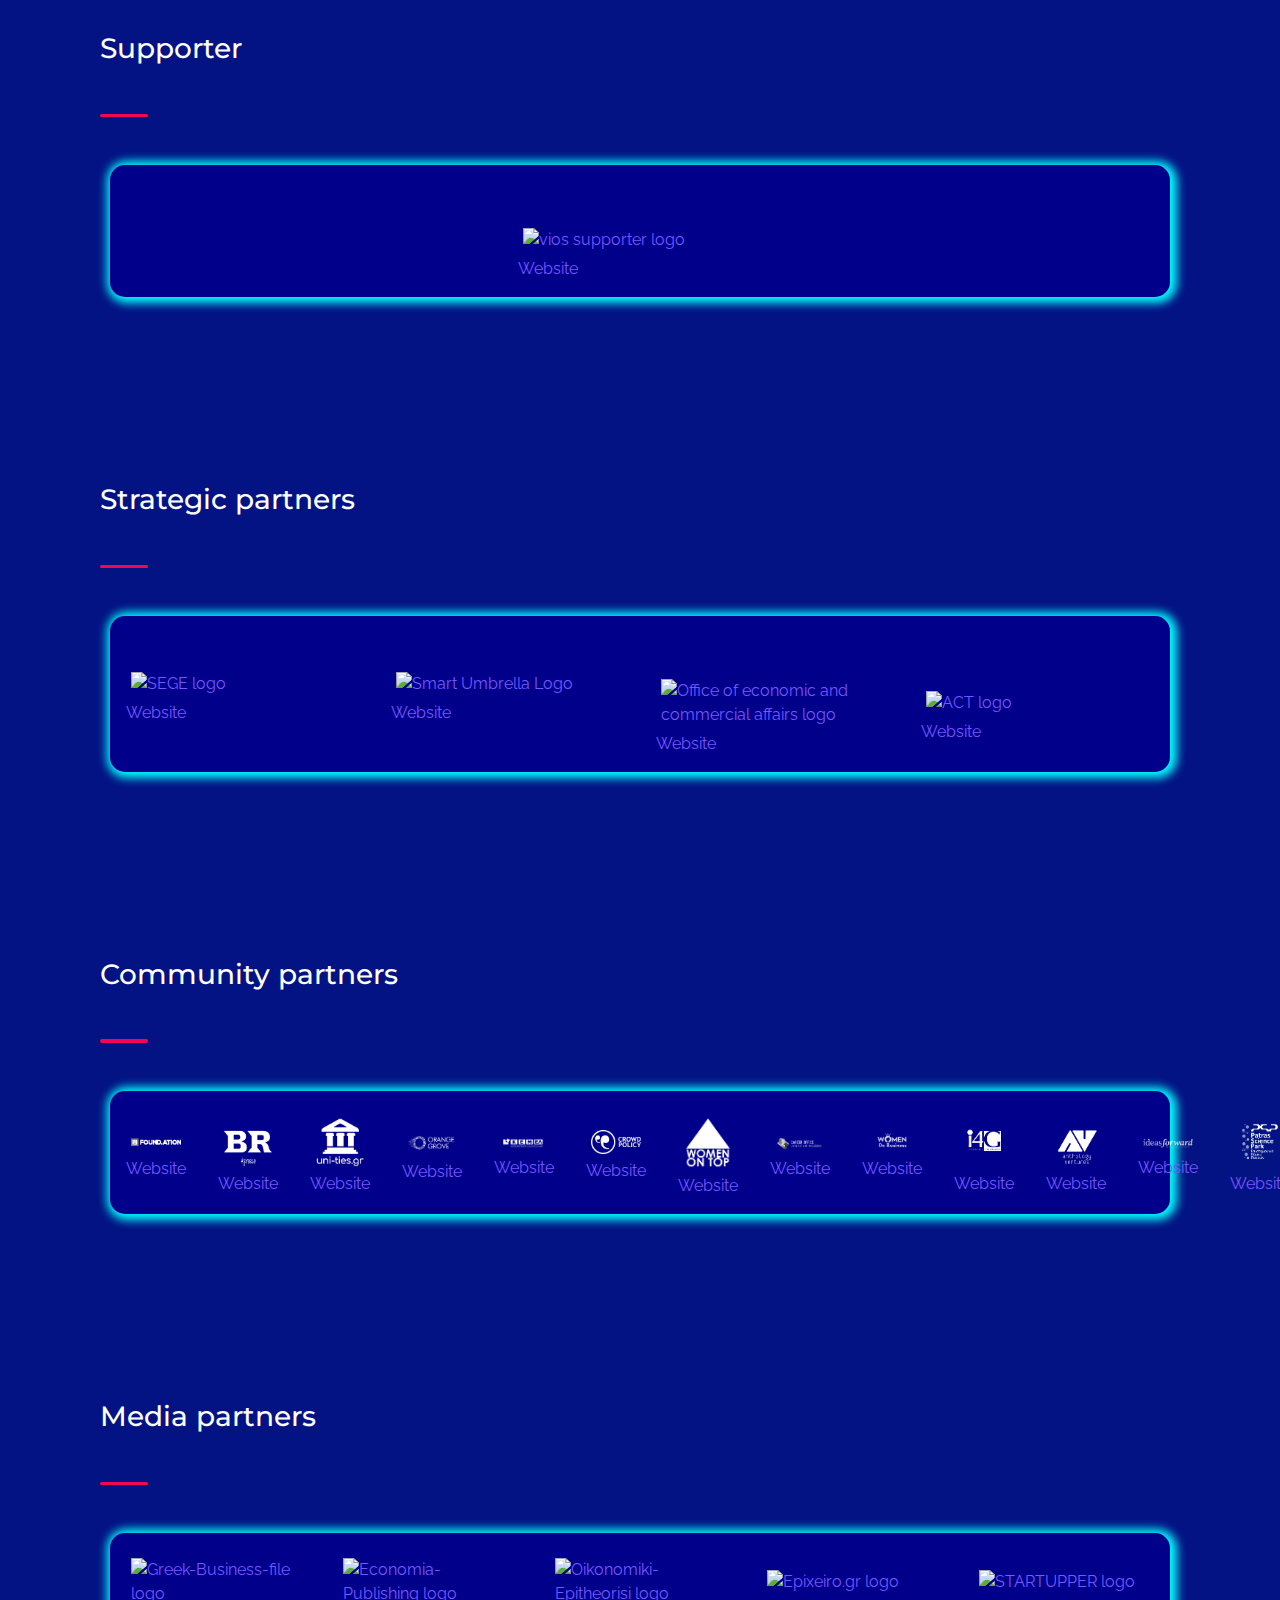
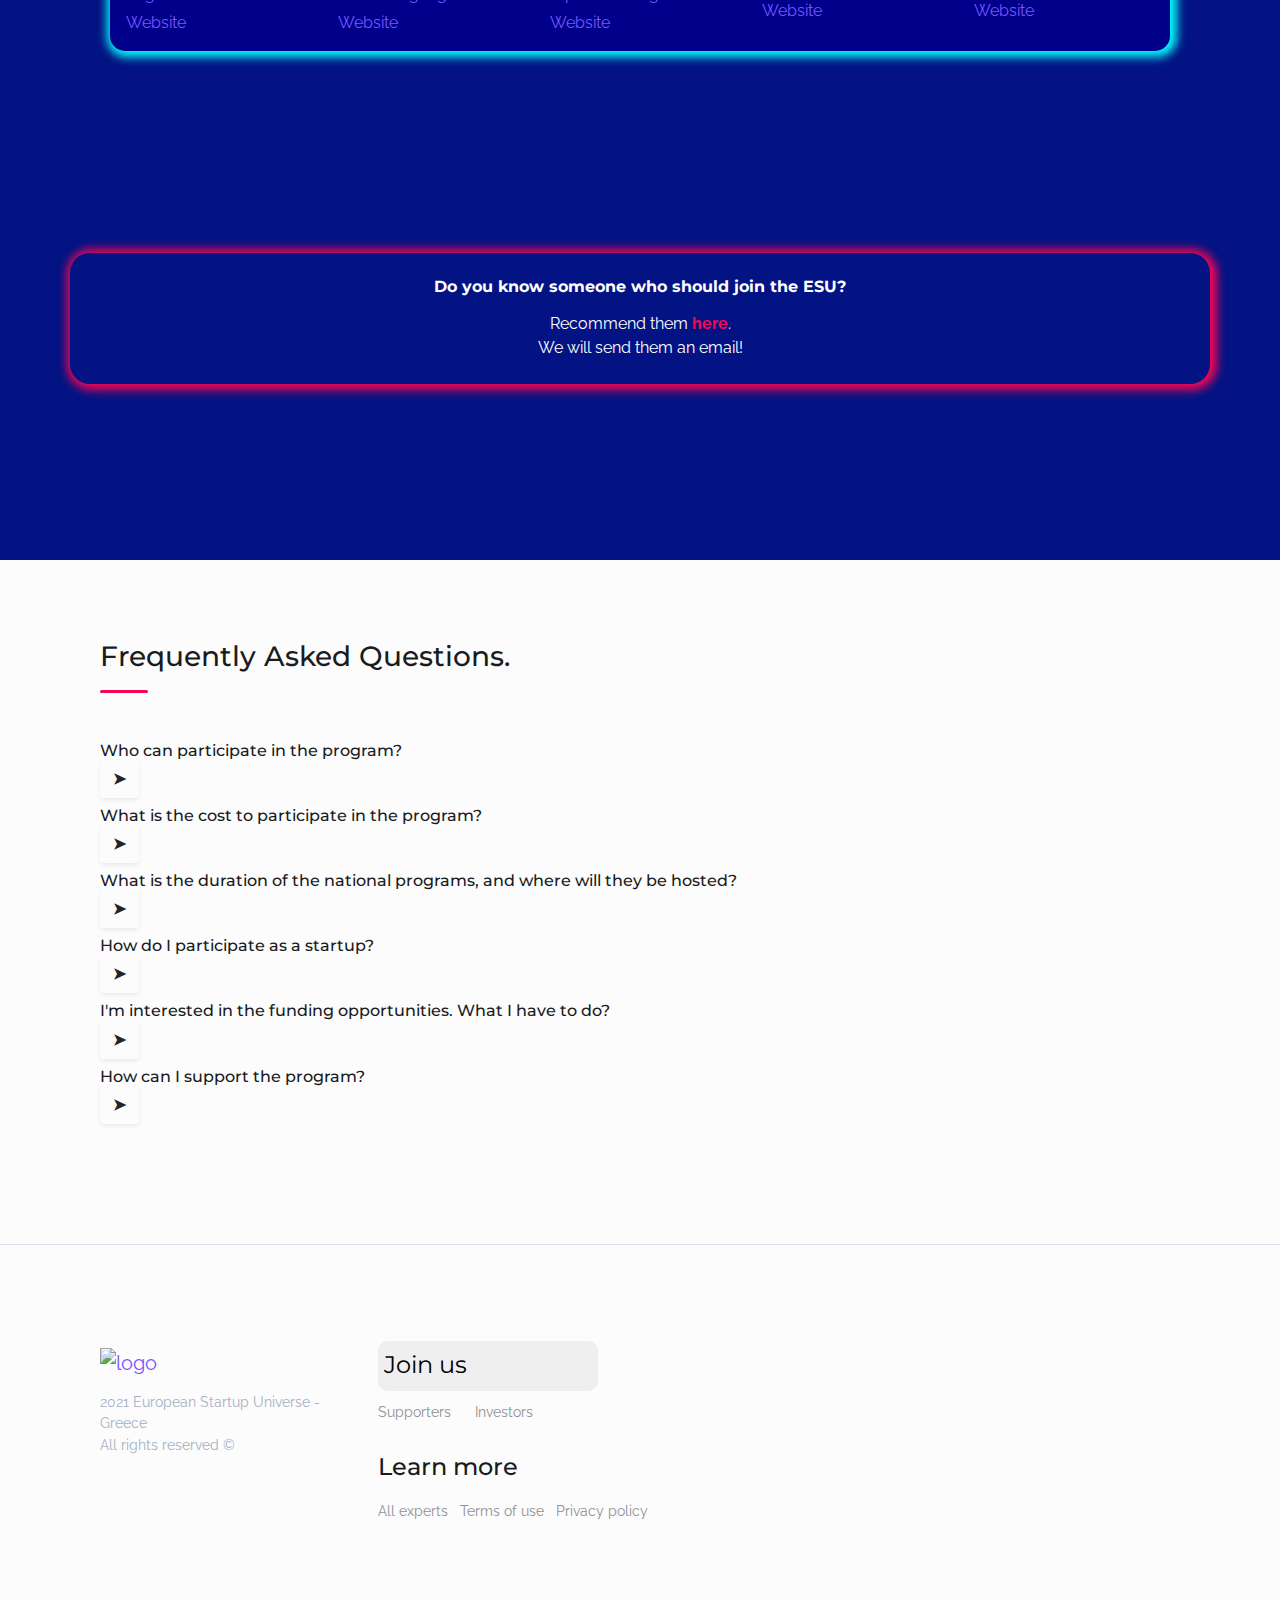
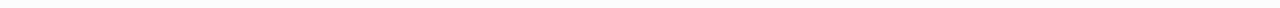
==== commit 727d1302: "Add files via upload" ====
--- a/index.html
+++ b/index.html
@@ -217,91 +217,58 @@
 
     <!-- Speakers section -->
     <section id="section-speakers">
-        <div class="container d-none">
+        <div class="container">
             <div class="col-12">
-                <h3 class="text-white">Meet our office hours speakers.</h3>
+
+                <h3 class="text-white">Meet our speakers</h3>
                 <div class="title-border mt-3 mb-5"></div>
-                <div class="row row-cols-2 row-cols-lg-4">
-
-                    <div class="col mb-4 speakers-wrapper">
-                        <div class="card card-speaker">
-                            <img src="content/img/speakers/Alexis-Piperides.png" class="card-img-top" alt="Alexis Piperides profile photo">
-                            <div class="card-img-overlay">
-                                <h6 class="card-title text-white mb-1">Alexis Piperides</h6>
-                                <p class="card-text text-white speaker-position">CEO & Co-founder PROTOIO Inc.</p>
-                            </div>
-                        </div>
-                    </div>
-                    <div class="col mb-4 speakers-wrapper">
-                        <div class="card card-speaker">
-                            <img src="content/img/speakers/Kostas-Pardalis.jpg" class="card-img-top" alt="Kostas Pardalis profile photo">
-                            <div class="card-img-overlay">
-                                <h6 class="card-title text-white mb-1">Kostas Pardalis</h6>
-                                <p class="card-text text-white speaker-position">Exited Blendo</p>
-                            </div>
-                        </div>
-                    </div>
-                    <div class="col mb-4 speakers-wrapper">
-                        <div class="card card-speaker">
-                            <img src="content/img/speakers/Nicky-Goulimis.png" class="card-img-top" alt="Nicky Goulimis profile photo">
-                            <div class="card-img-overlay">
-                                <h6 class="card-title text-white mb-1">Nicky Goulimis</h6>
-                                <p class="card-text text-white speaker-position">COO & Co-founder Nova Credit</p>
-                            </div>
-                        </div>
-                    </div>
-                    <div class="col mb-4 speakers-wrapper">
-                        <div class="card card-speaker">
-                            <img src="content/img/speakers/Ioanna-Angelidaki.jpg" class="card-img-top" alt="Ioanna Angelidaki profile photo">
-                            <div class="card-img-overlay">
-                                <h6 class="card-title text-white mb-1">Ioanna Angelidaki</h6>
-                                <p class="card-text text-white speaker-position">CMO & Co-founder InstaShop</p>
-                            </div>
-                        </div>
-                    </div>
-                    <div class="col mb-4 speakers-wrapper">
-                        <div class="card card-speaker">
-                            <img src="content/img/speakers/Panos-Papadiamantis.jpg" class="card-img-top" alt="Panos Papadiamantis profile photo">
-                            <div class="card-img-overlay">
-                                <h6 class="card-title text-white mb-1">Panos Papadiamantis</h6>
-                                <p class="card-text text-white speaker-position">Co-founder PNOE</p>
-                            </div>
-                        </div>
-                    </div>
-                    <div class="col mb-4 speakers-wrapper">
-                        <div class="card card-speaker">
-                            <img src="content/img/speakers/Kimon-Angelides.jpg" class="card-img-top" alt="Kimon Angelides profile photo">
-                            <div class="card-img-overlay">
-                                <h6 class="card-title text-white mb-1">Kimon Angelides</h6>
-                                <p class="card-text text-white speaker-position">CEO & Founder FemTec Health</p>
-                            </div>
-                        </div>
-                    </div>
-                    <div class="col mb-4 speakers-wrapper">
-                        <div class="card card-speaker">
-                            <img src="content/img/speakers/Niko-Bonatsos.jpg" class="card-img-top" alt="Niko Bonatsos profile photo">
-                            <div class="card-img-overlay">
-                                <h6 class="card-title text-white mb-1">Niko Bonatsos</h6>
-                                <p class="card-text text-white speaker-position">Managing director General Catalyst</p>
-                            </div>
-                        </div>
-                    </div>
-                    <div class="col mb-4 speakers-wrapper">
-                        <div class="card card-speaker">
-                            <img src="content/img/speakers/Toli-Lerios.jpg" class="card-img-top" alt="Toli Lerios profile photo">
-                            <div class="card-img-overlay">
-                                <h6 class="card-title text-white mb-1">Toli Lerios</h6>
-                                <p class="card-text text-white speaker-position">serial entrepreneur</p>
-                            </div>
-                        </div>
-                    </div>
-
-                </div>
-
-            </div>
-
-        </div>
-
+                <div class="row row-cols-2 row-cols-lg-5">
+
+                    <div class="col col-md-5 px-6 mb-5 speakers-wrapper">
+                        <div class="card card-speaker" style="background-color: inherit;">
+                            <img src="content/img/speakers/Spyridis.jpg" class="card-img-top" alt="Argyrios Spyridis profile photo">
+                            <h6 class="card-title text-white mt-2 mb-1">Argyrios Spyridis</h6>
+                            <p class="card-text text-white speaker-position">CEO at Anthology Ventures
+                            <a href="https://www.linkedin.com/in/argyrisspyridis/" target="_blank"><i class="fa fa-linkedin d-flex justify-content-start" style="color:white"></i></a></p>
+                        </div>
+                    </div>
+                    <div class="col col-md-5 px-6 mb-5 speakers-wrapper">
+                        <div class="card card-speaker" style="background-color: inherit;">
+                            <img src="content/img/speakers/Zourou.jpg" class="card-img-top" alt="Eleftheria Zourou profile photo">
+                            <h6 class="card-title text-white mt-2 mb-1">Eleftheria Zourou</h6>
+                            <p class="card-text text-white speaker-position">Founder and CEO of Doctoranytime
+                            <a href="https://www.linkedin.com/in/eleftheria-zourou-78814447/" target="_blank"><i class="fa fa-linkedin d-flex justify-content-start" style="color:white"></i></a></p>
+                        </div>
+                    </div>
+                    <div class="col col-md-5 px-6 mb-5 speakers-wrapper">
+                        <div class="card card-speaker" style="background-color: inherit;">
+                            <img src="content/img/speakers/Vantola.jpg" class="card-img-top" alt="Christine Vantola profile photo">
+                            <h6 class="card-title text-white mt-2 mb-1">Christine Vantola</h6>
+                            <p class="card-text text-white speaker-position">Entrepreneur, H2H consultant, LMW Founder
+                            <a href="https://www.linkedin.com/in/cvantola/" target="_blank"><i class="fa fa-linkedin d-flex justify-content-start" style="color:white"></i></a></p>
+                        </div>
+                    </div>
+                    <div class="col col-md-5 px-6 mb-5 speakers-wrapper">
+                        <div class="card card-speaker" style="background-color: inherit;">
+                            <img src="content/img/speakers/karamanolis.jpg" class="card-img-top" alt="Georgios Karamanolis profile photo">
+                            <h6 class="card-title text-white mt-2 mb-1">Georgios Karamanolis</h6>
+                            <p class="card-text text-white speaker-position">Co-founder & CTO/CIO at Crowdpolicy & FintelioX - focused on digital transformation, startups, #fintech #govtech
+                            <a href="https://www.linkedin.com/in/karamanolis/" target="_blank"><i class="fa fa-linkedin d-flex justify-content-start" style="color:white"></i></a></p>
+                        </div>
+                    </div>
+                    <div class="col col-md-5 px-6 mb-5 speakers-wrapper">
+                        <div class="card card-speaker" style="background-color: inherit;">
+                            <img src="content/img/speakers/Marina Hatsopoulos.jpg" class="card-img-top" alt="Marina Hatsopoulos profile photo">
+                            <h6 class="card-title text-white mt-2 mb-1">Marina Hatsopoulos</h6>
+                            <p class="card-text text-white speaker-position">Entrepreneur & Writer (windystreet.com); Speaker, Tedx
+                            <a href="https://www.linkedin.com/in/marinahatsopoulos/" target="_blank"><i class="fa fa-linkedin d-flex justify-content-start" style="color:white"></i></a></p>
+                        </div>
+                    </div>
+
+
+                </div>
+            </div>
+        </div>
     </section>
 
     <!-- Experts section -->
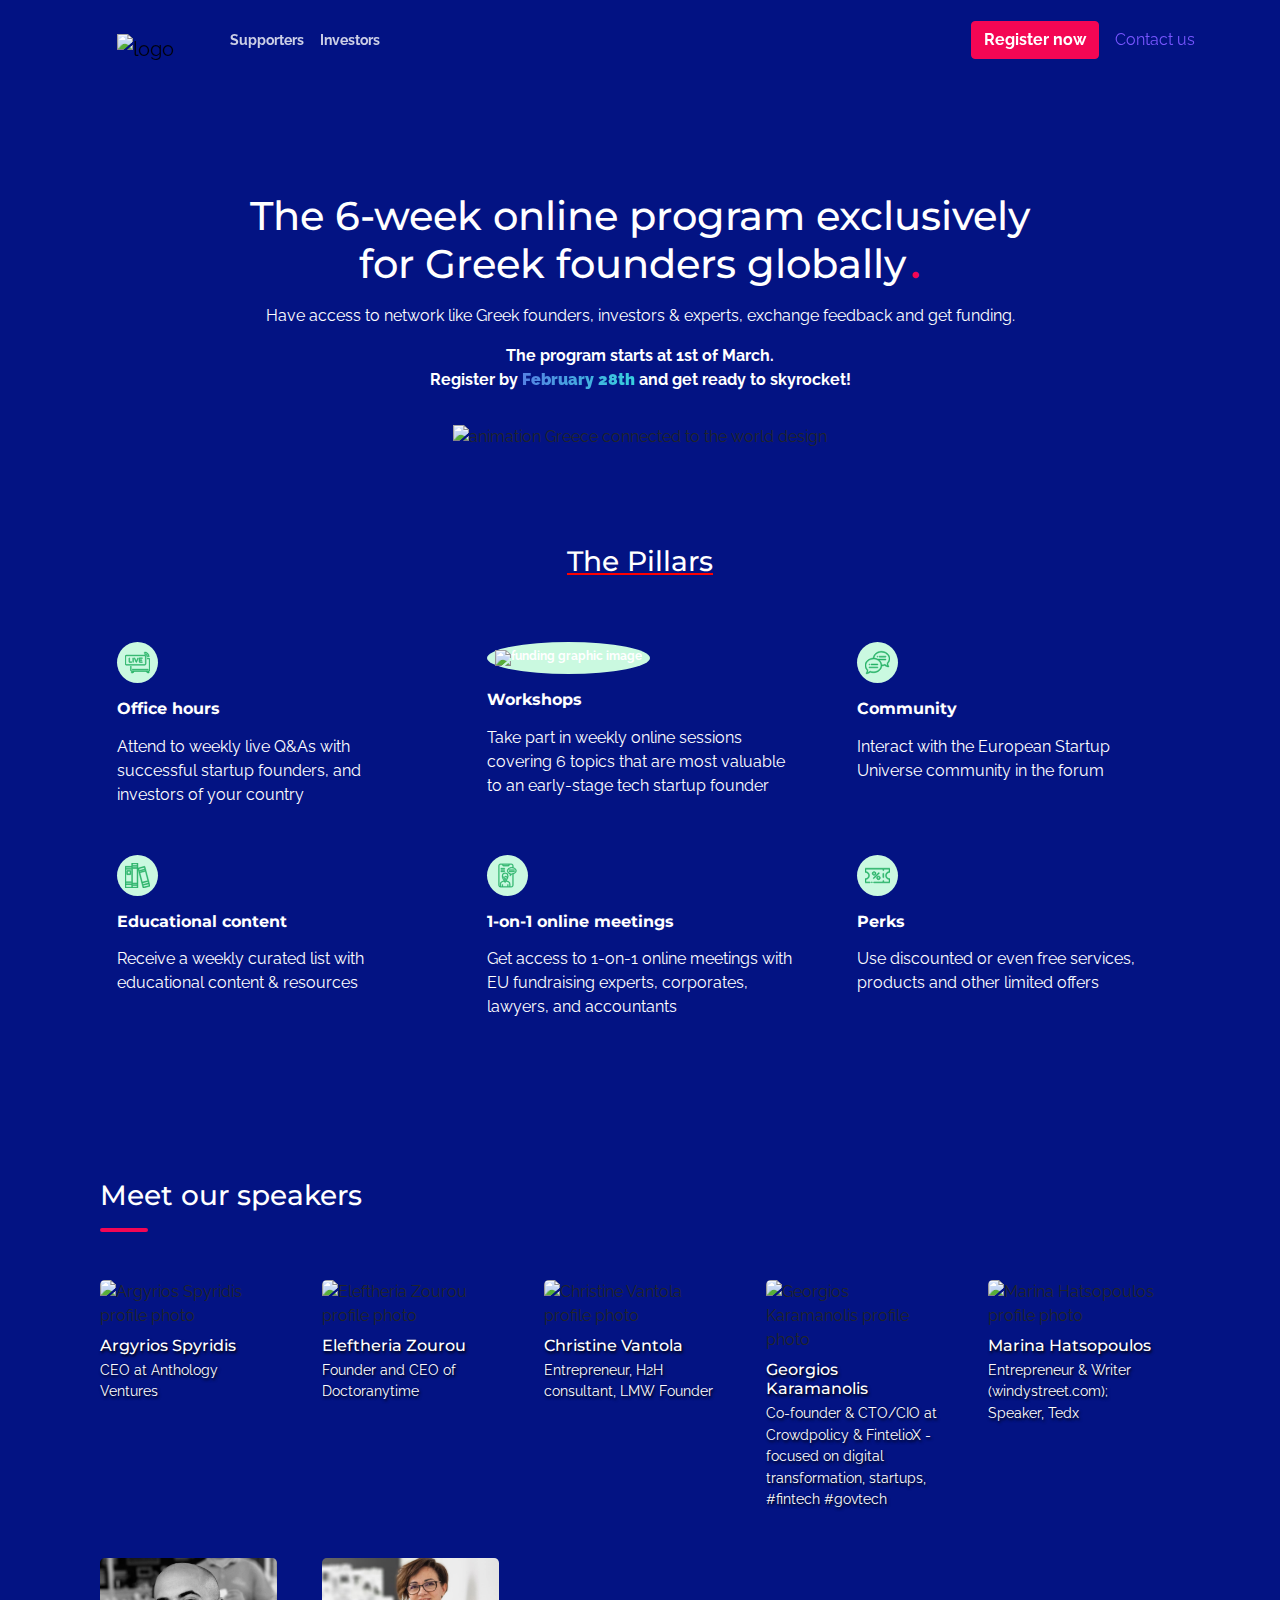
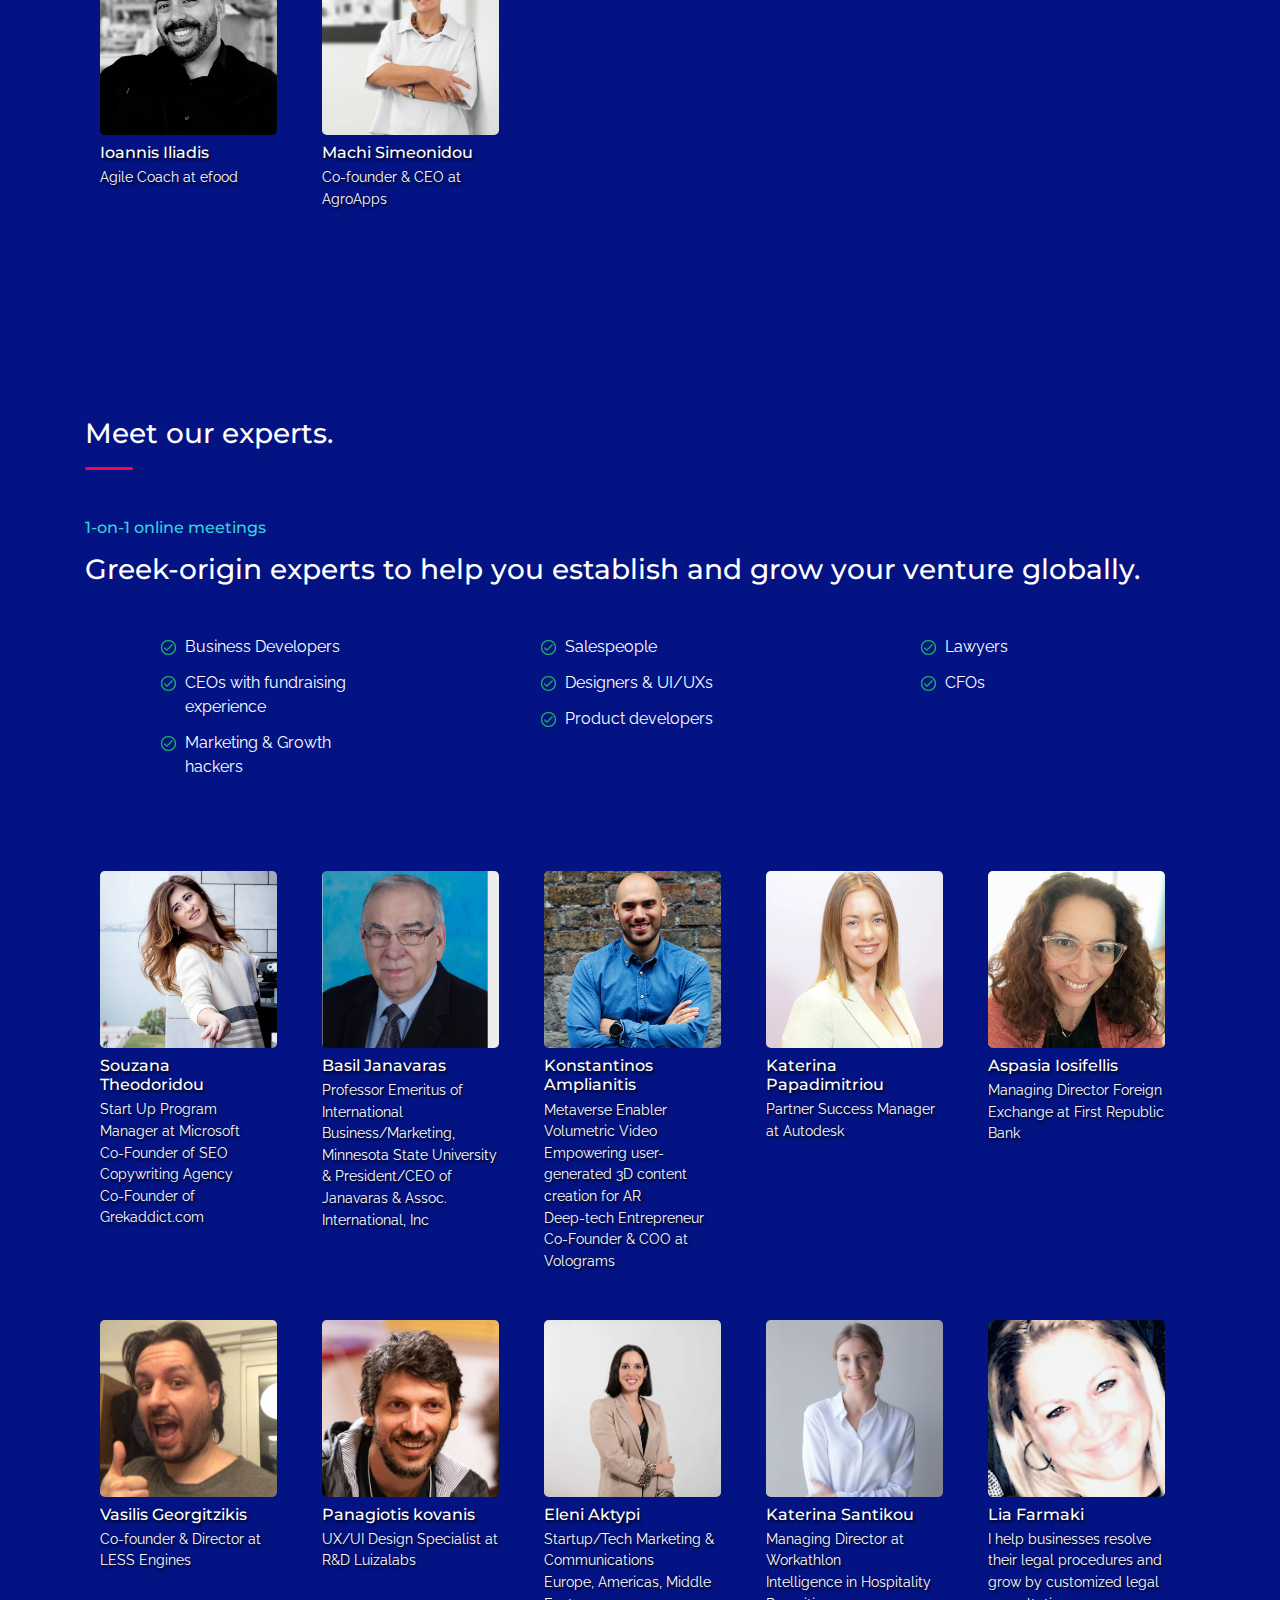
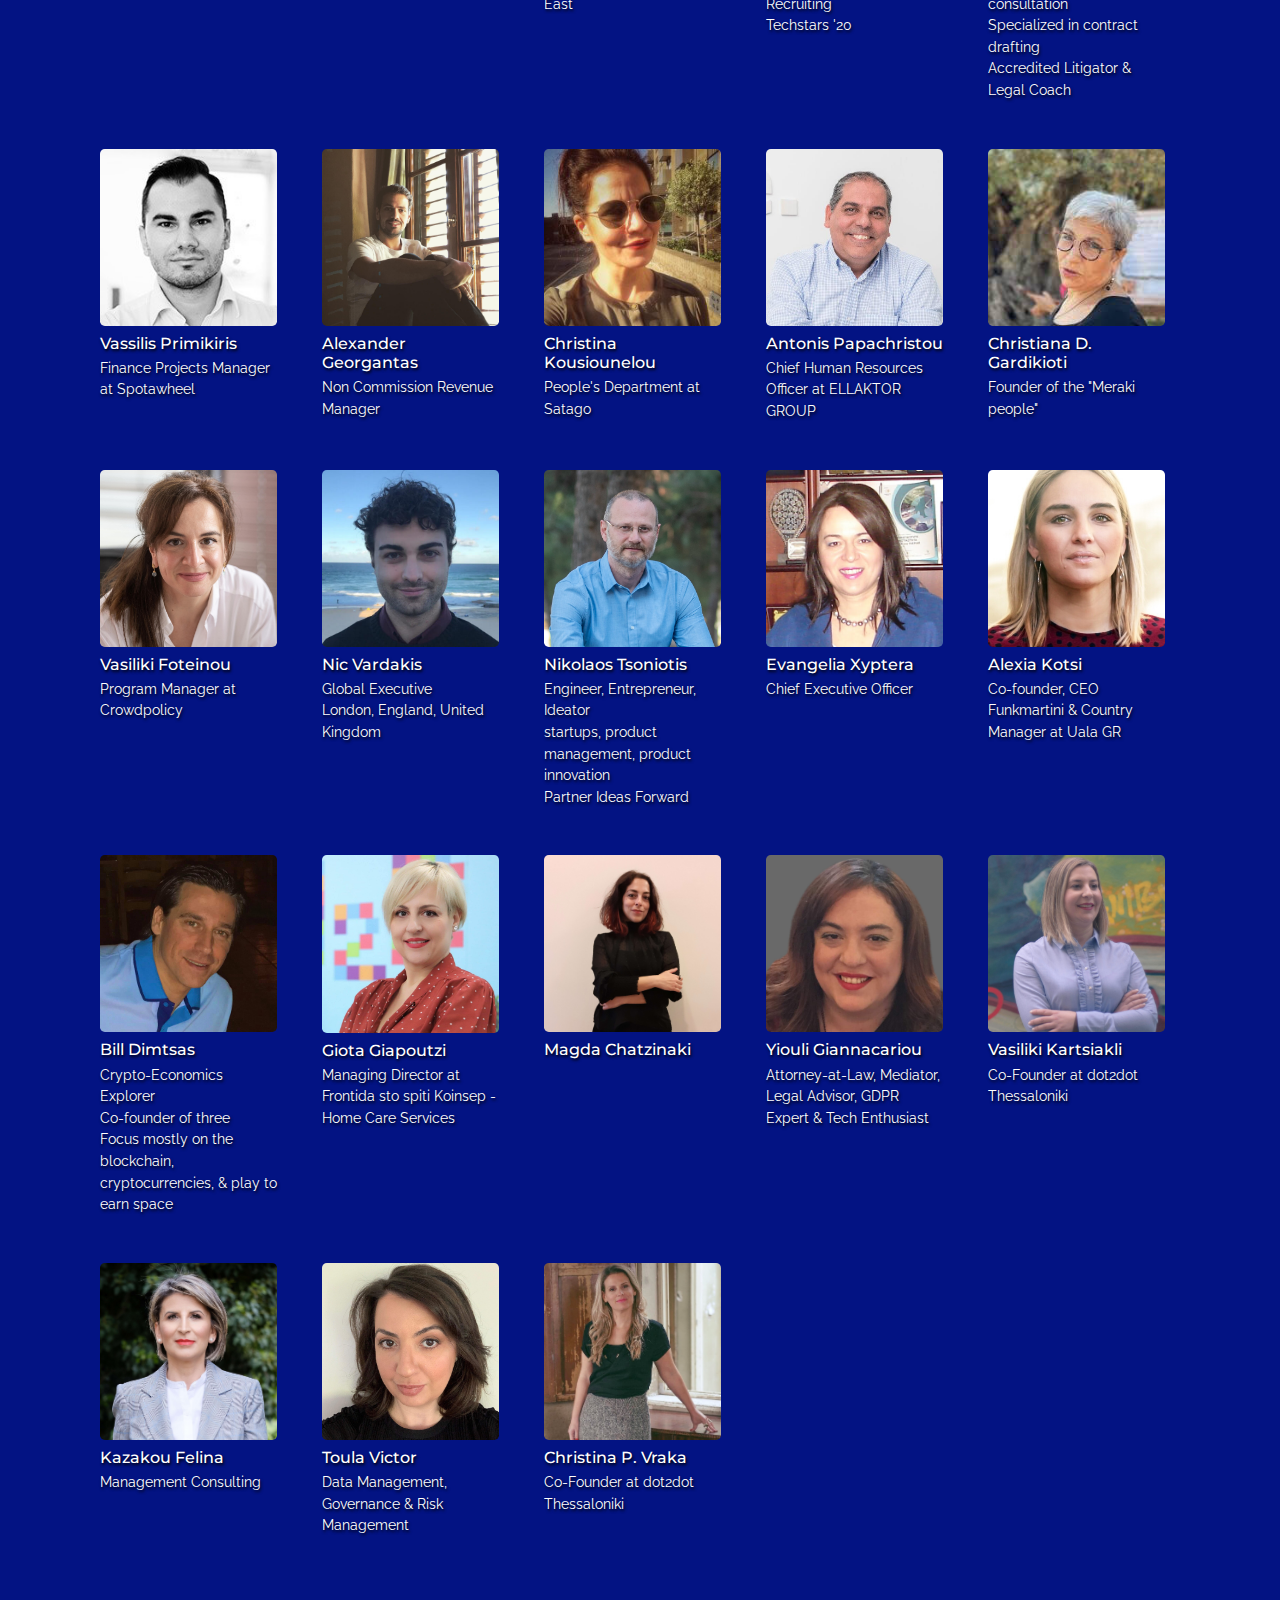
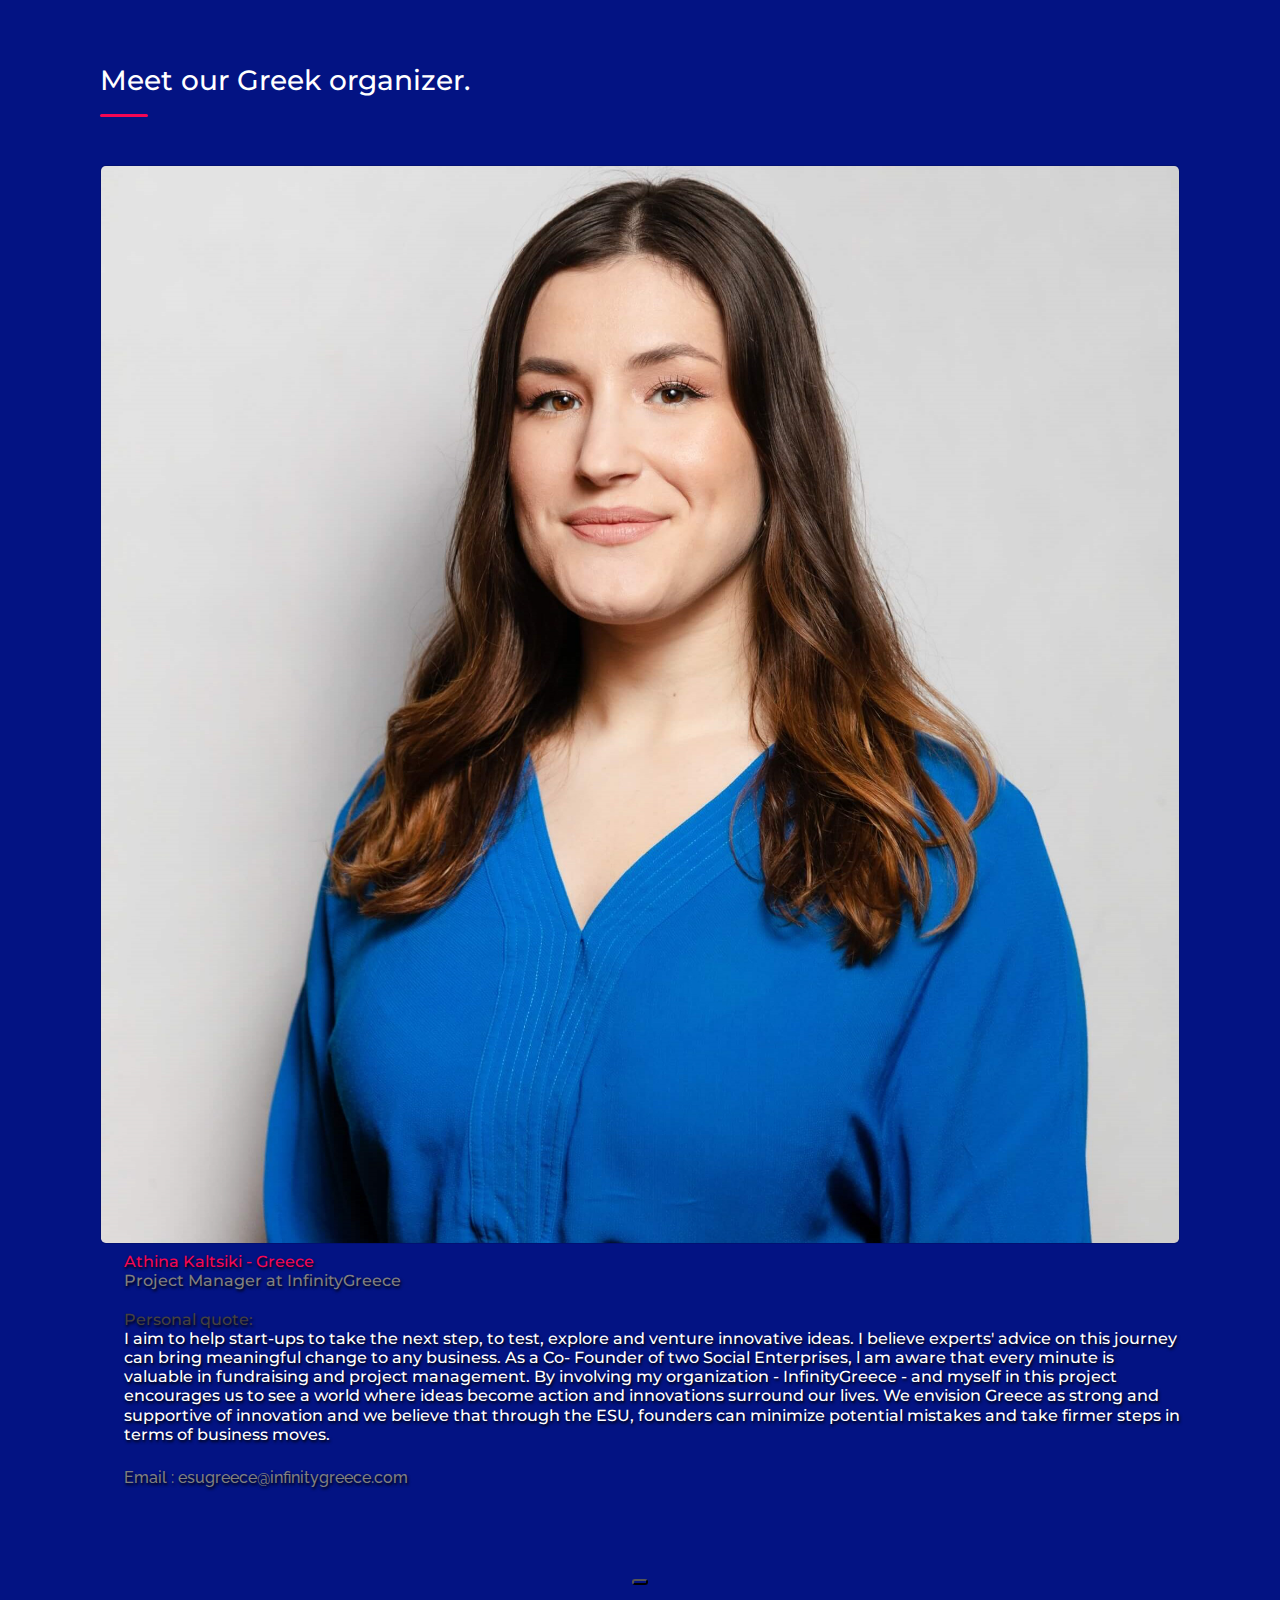
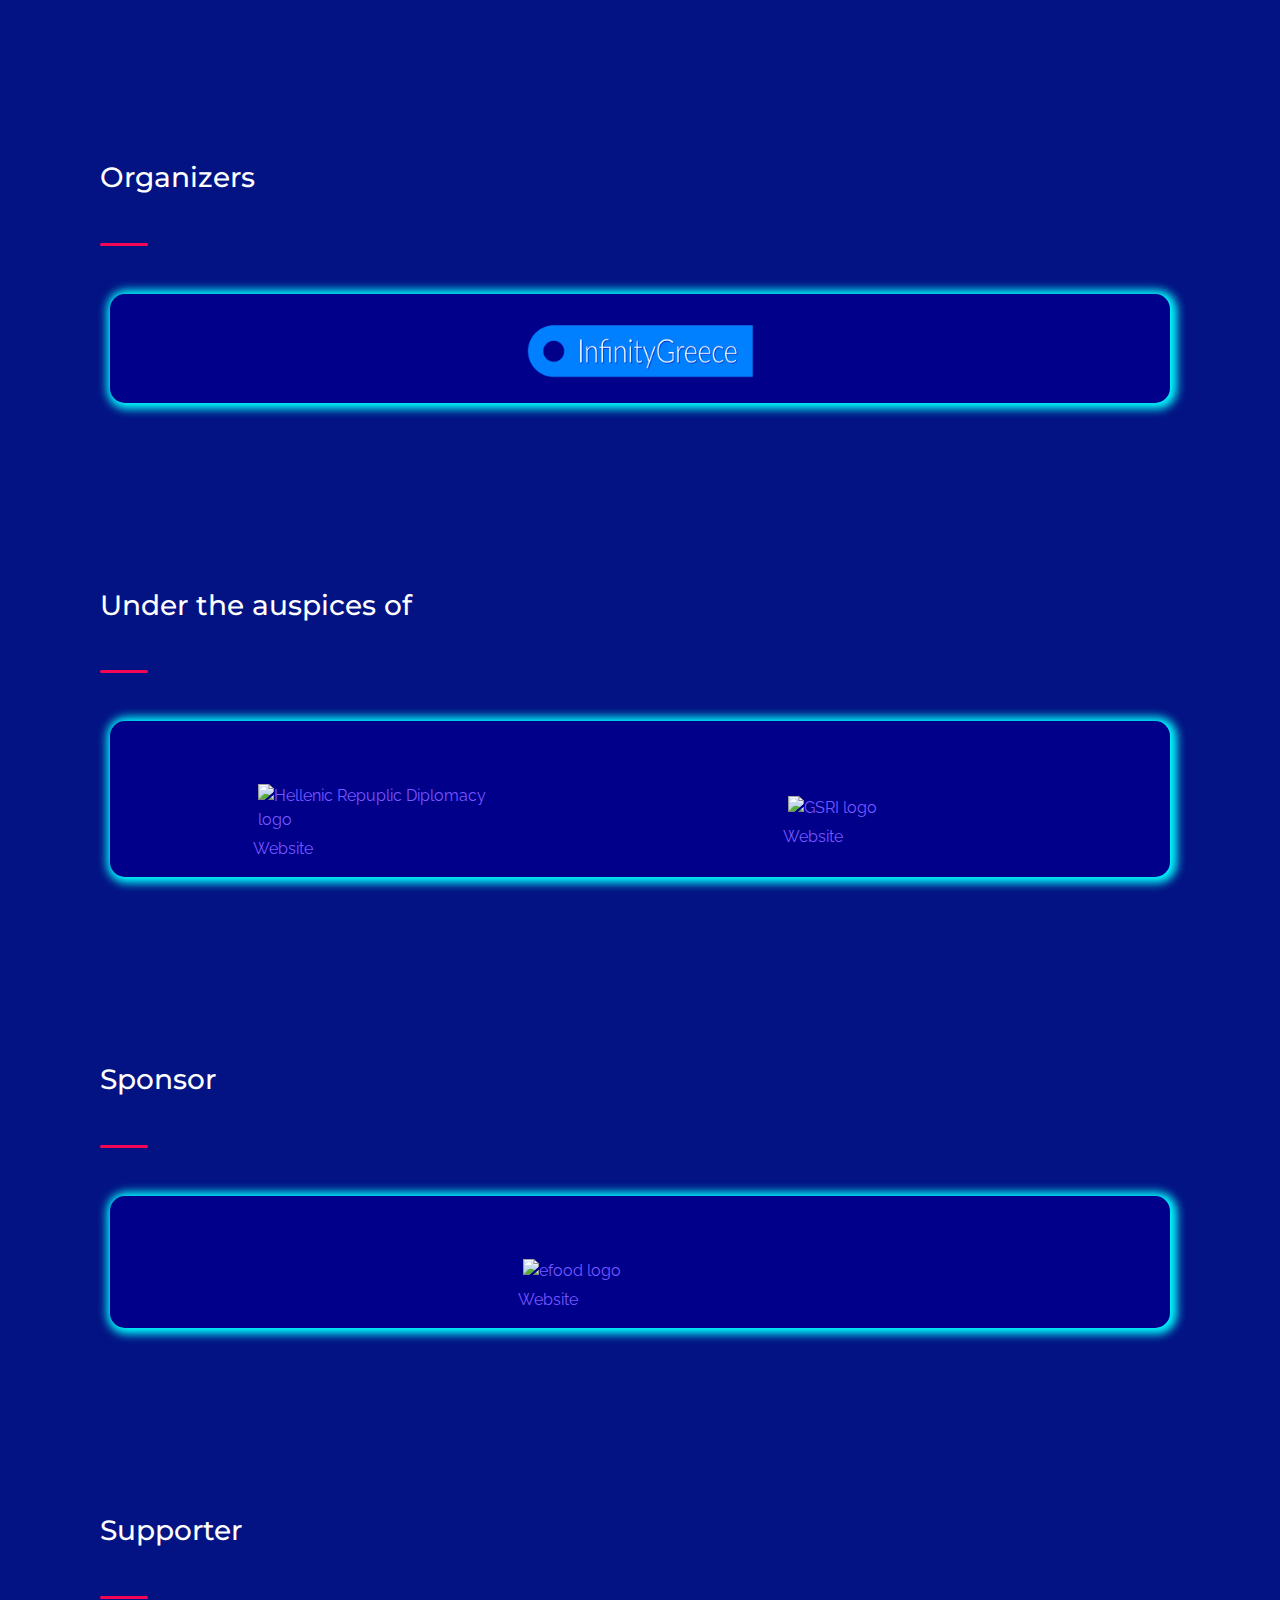
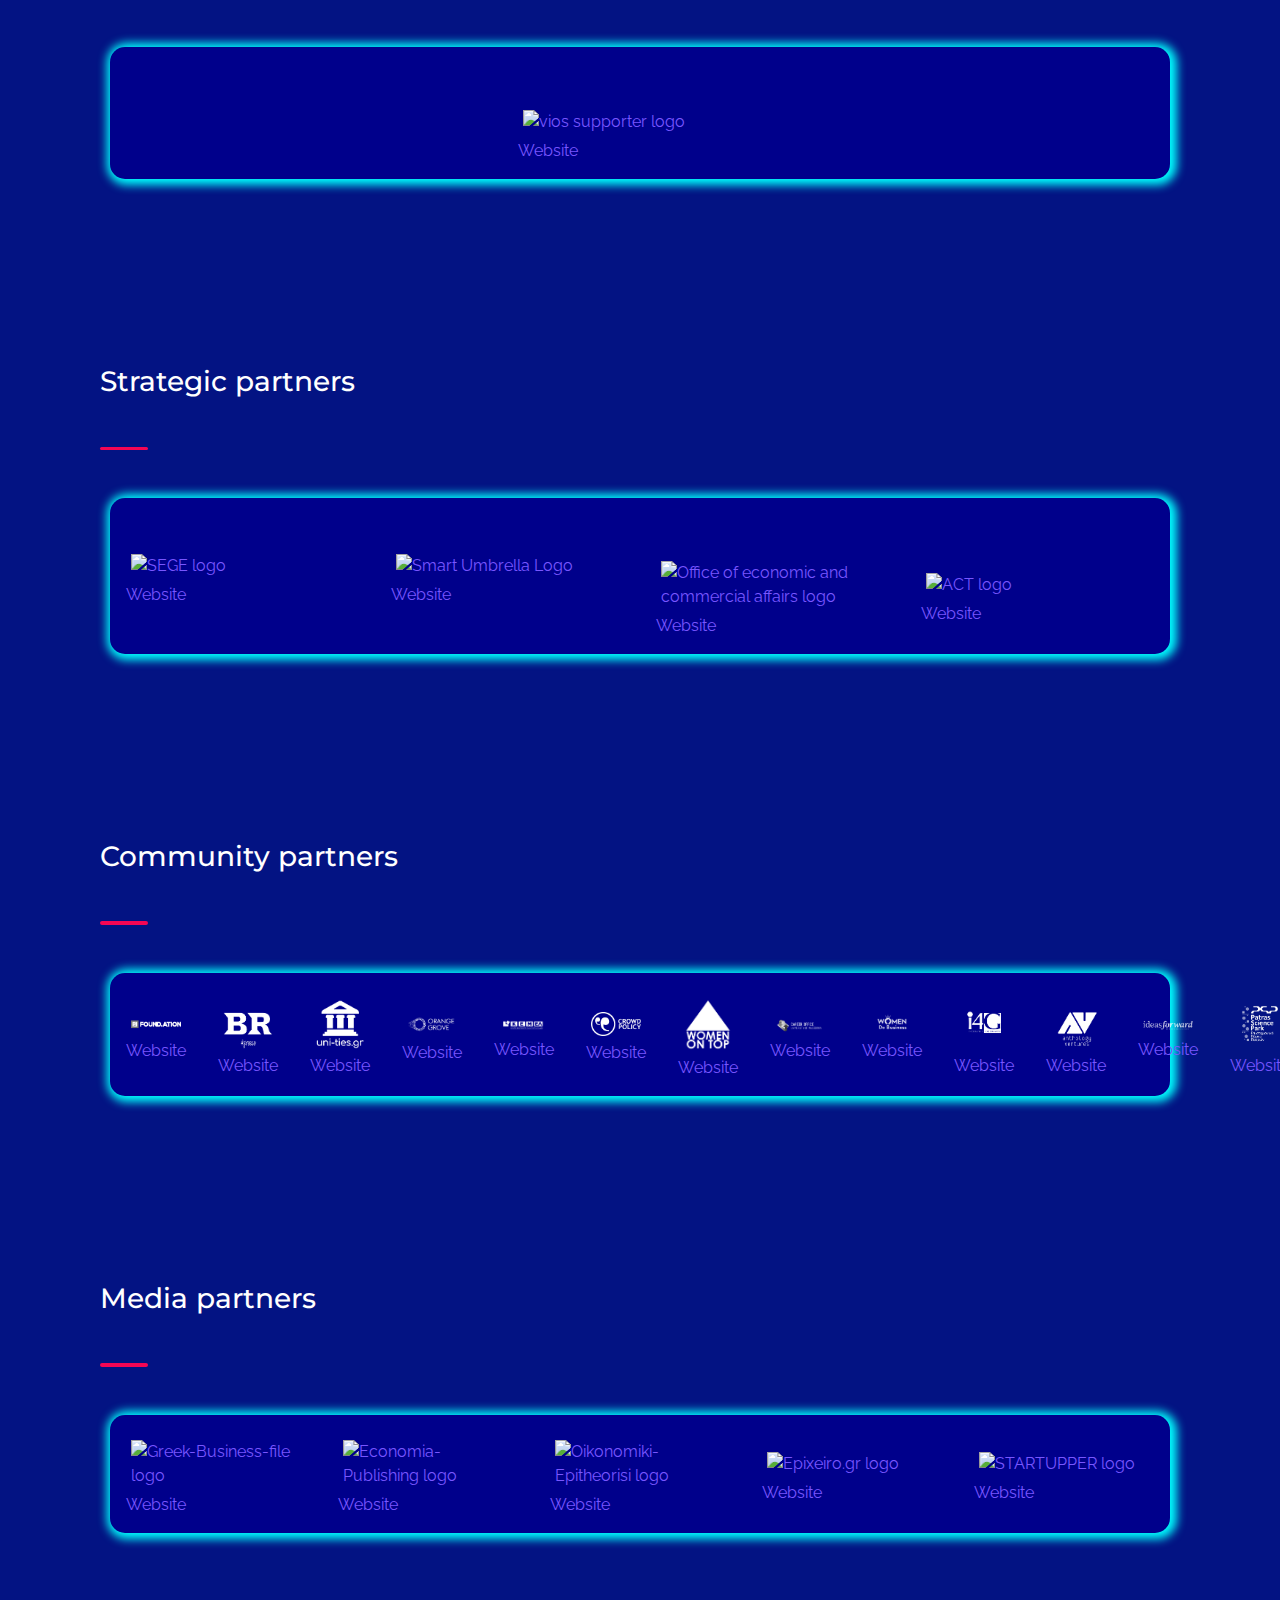
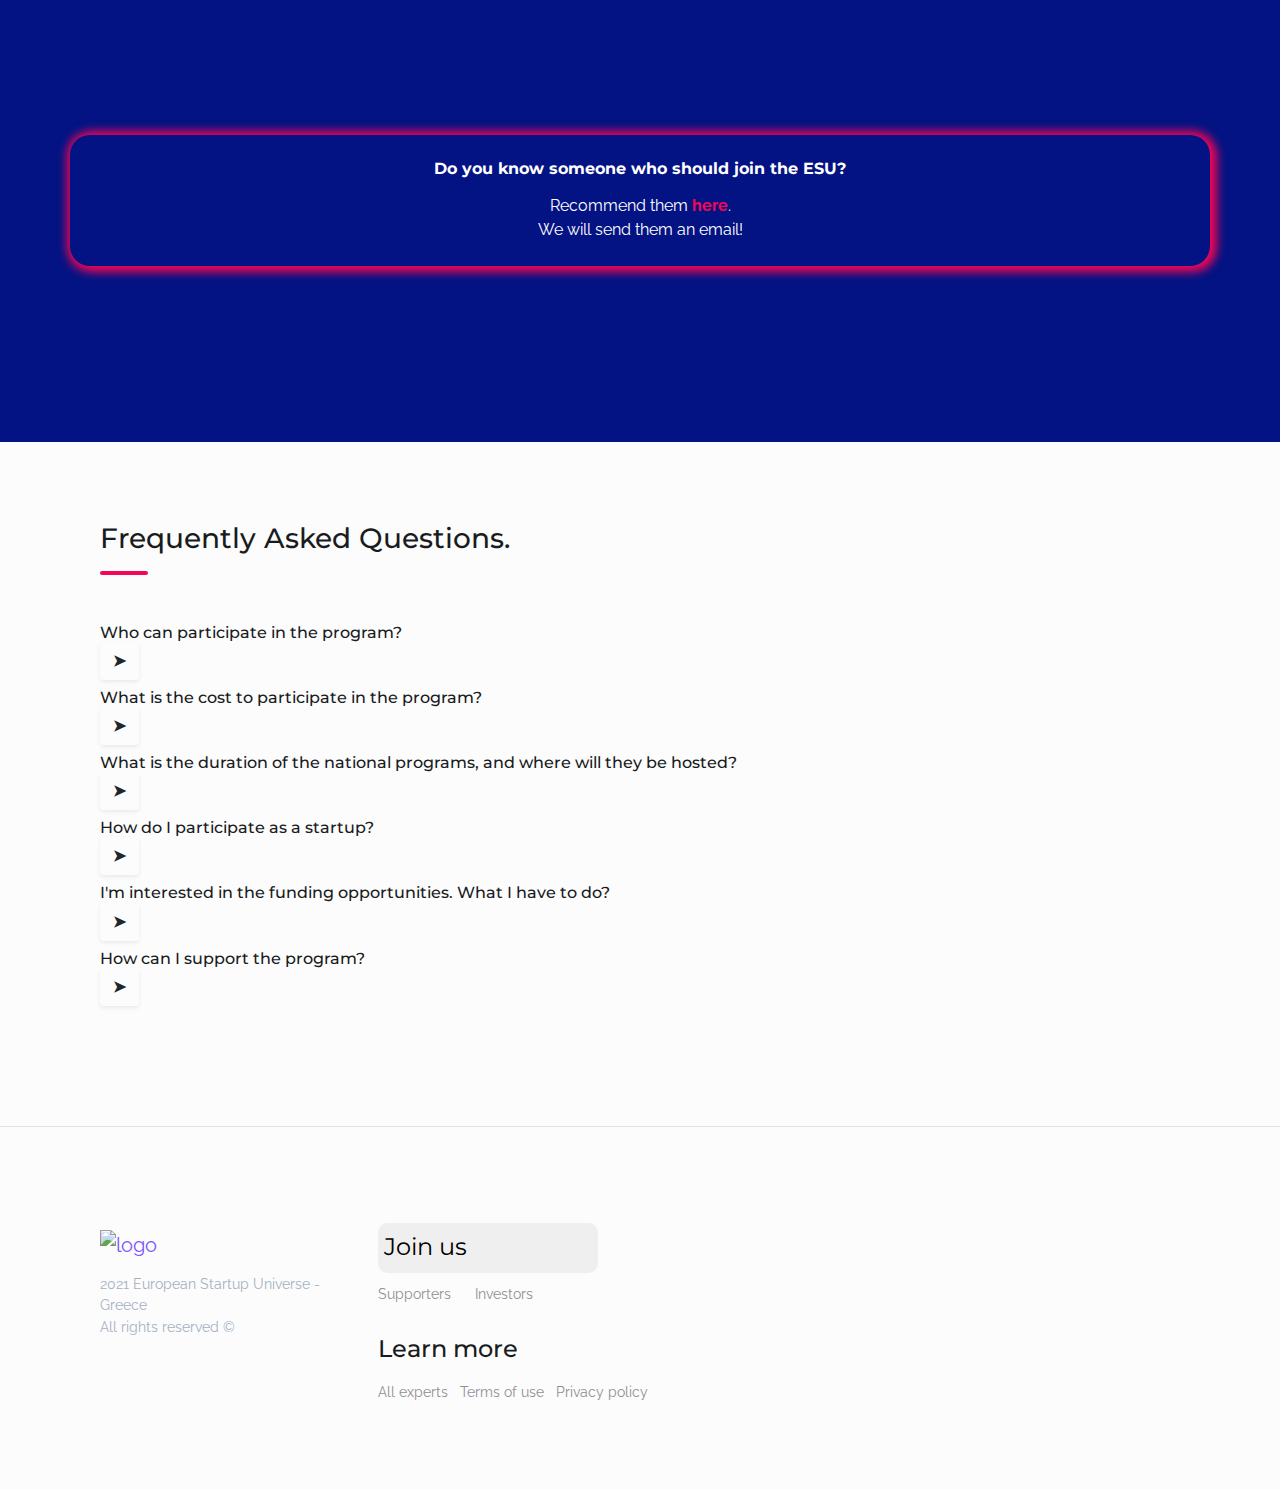
==== commit cd8d30d3: "Add files via upload" ====
--- a/index.html
+++ b/index.html
@@ -264,6 +264,22 @@
                             <a href="https://www.linkedin.com/in/marinahatsopoulos/" target="_blank"><i class="fa fa-linkedin d-flex justify-content-start" style="color:white"></i></a></p>
                         </div>
                     </div>
+                    <div class="col col-md-5 px-6 mb-5 speakers-wrapper">
+                        <div class="card card-speaker" style="background-color: inherit;">
+                            <img src="content/img/speakers/Ioannis Iliadis.jpg" class="card-img-top" alt="Ioannis Iliadis profile photo">
+                            <h6 class="card-title text-white mt-2 mb-1">Ioannis Iliadis</h6>
+                            <p class="card-text text-white speaker-position">Agile Coach at efood
+                            <a href="https://www.linkedin.com/in/ioannisiliadis/" target="_blank"><i class="fa fa-linkedin d-flex justify-content-start" style="color:white"></i></a></p>
+                        </div>
+                    </div>
+                    <div class="col col-md-5 px-6 mb-5 speakers-wrapper">
+                        <div class="card card-speaker" style="background-color: inherit;">
+                            <img src="content/img/speakers/Simeonidou.jpg" class="card-img-top" alt="Machi Simeonidou profile photo">
+                            <h6 class="card-title text-white mt-2 mb-1">Machi Simeonidou</h6>
+                            <p class="card-text text-white speaker-position">Co-founder & CEO at AgroApps
+                            <a href="https://www.linkedin.com/in/machi-simeonidou/" target="_blank"><i class="fa fa-linkedin d-flex justify-content-start" style="color:white"></i></a></p>
+                        </div>
+                    </div>
 
 
                 </div>
@@ -273,44 +289,273 @@
 
     <!-- Experts section -->
     <section id="section-experts">
-        <div class="container d-none">
-          <div class="row-col mb-5 border border-info  shadow-lg text-center">
-              <h6 class="font-weight-bold my-3 text-white">Do you know someone who should join the ESU?</h6>
-              <p class="text-white">Recommend them <a href="startupRecom.html" class="subtitle-blue mb-3">here</a>.<br>We will send them an email!</p>
+        <div class="container">
+            <div class="row">
+                <div class="col-12 mt-lg-5">
+                    <h3 class="text-white">Meet our experts.</h3>
+                    <div class="title-border mt-3 mb-5"></div>
+                    <h6 class="subtitle-blue mb-3">1-on-1 online meetings</h6>
+                    <h3 class="text-white mb-5">Greek-origin experts to help you establish and grow your venture
+                        globally.</h3>
+                    <div class="row row-cols-2 row-cols-md-3 row-cols-lg-5 d-flex justify-content-around text-white">
+                        <ul class="col-12 ">
+                            <li class="experts-list-item">Business Developers</li>
+                            <li class="experts-list-item">CEOs with fundraising experience</li>
+                            <li class="experts-list-item">Marketing & Growth hackers</li>
+                        </ul>
+                        <ul class="col-12 ">
+                            <li class="experts-list-item">Salespeople</li>
+                            <li class="experts-list-item">Designers & UI/UXs</li>
+                            <li class="experts-list-item">Product developers</li>
+                        </ul>
+                        <ul class="col-12 ">
+                            <li class="experts-list-item">Lawyers</li>
+                            <li class="experts-list-item">CFOs</li>
+                        </ul>
+                    </div>
+                </div>
+            </div>
+
+        </div>
+    </section>
+
+    <!-- Experts section -->
+    <section id="section-speakers">
+        <div class="container">
+            <div class="col-12">
+
+                <div class="row row-cols-2 row-cols-lg-5">
+
+                    <div class="col col-md-5 px-6 mb-5 speakers-wrapper">
+                        <div class="card card-speaker" style="background-color: inherit;">
+                            <img src="content/img/experts/Souzana Theodoridou.jpg" class="card-img-top" alt="Souzana Theodoridou profile photo">
+                            <h6 class="card-title text-white mt-2 mb-1">Souzana Theodoridou</h6>
+                            <p class="card-text text-white speaker-position">Start Up Program Manager at Microsoft<br>Co-Founder of SEO Copywriting Agency<br>Co-Founder of Grekaddict.com
+                            <a href="https://www.linkedin.com/in/souzana-theodoridou/" target="_blank"><i class="fa fa-linkedin d-flex justify-content-start" style="color:white"></i></a></p>
+                        </div>
+                    </div>
+                    <div class="col col-md-5 px-6 mb-5 speakers-wrapper">
+                        <div class="card card-speaker" style="background-color: inherit;">
+                            <img src="content/img/experts/Basil Janavaras.jpg" class="card-img-top" alt="Basil Janavaras profile photo">
+                            <h6 class="card-title text-white mt-2 mb-1">Basil Janavaras</h6>
+                            <p class="card-text text-white speaker-position">Professor Emeritus of International Business/Marketing, Minnesota State University & President/CEO of Janavaras & Assoc. International, Inc
+                            <a href="https://www.linkedin.com/in/bjjanavaras/" target="_blank"><i class="fa fa-linkedin d-flex justify-content-start" style="color:white"></i></a></p>
+                        </div>
+                    </div>
+                    <div class="col col-md-5 px-6 mb-5 speakers-wrapper">
+                        <div class="card card-speaker" style="background-color: inherit;">
+                            <img src="content/img/experts/Konstantinos Amplianitis.jpg" class="card-img-top" alt="Konstantinos Amplianitis profile photo">
+                            <h6 class="card-title text-white mt-2 mb-1">Konstantinos Amplianitis</h6>
+                            <p class="card-text text-white speaker-position">Metaverse Enabler<br>Volumetric Video<br>Empowering user-generated 3D content creation for AR<br>Deep-tech Entrepreneur<br>Co-Founder & COO at Volograms
+                            <a href="https://www.linkedin.com/in/kostampl/" target="_blank"><i class="fa fa-linkedin d-flex justify-content-start" style="color:white"></i></a></p>
+                        </div>
+                    </div>
+                    <div class="col col-md-5 px-6 mb-5 speakers-wrapper">
+                        <div class="card card-speaker" style="background-color: inherit;">
+                            <img src="content/img/experts/Katerina Papadimitriou.jpg" class="card-img-top" alt="Katerina Papadimitriou profile photo">
+                            <h6 class="card-title text-white mt-2 mb-1">Katerina Papadimitriou</h6>
+                            <p class="card-text text-white speaker-position">Partner Success Manager at Autodesk
+                            <a href="https://www.linkedin.com/in/aikapapad/" target="_blank"><i class="fa fa-linkedin d-flex justify-content-start" style="color:white"></i></a></p>
+                        </div>
+                    </div>
+                    <div class="col col-md-5 px-6 mb-5 speakers-wrapper">
+                        <div class="card card-speaker" style="background-color: inherit;">
+                            <img src="content/img/experts/Aspasia Iosifellis.jpg" class="card-img-top" alt="Aspasia Iosifellis profile photo">
+                            <h6 class="card-title text-white mt-2 mb-1">Aspasia Iosifellis</h6>
+                            <p class="card-text text-white speaker-position">Managing Director Foreign Exchange at First Republic Bank
+                            <a href="https://www.linkedin.com/in/aspasiaiosifellis/" target="_blank"><i class="fa fa-linkedin d-flex justify-content-start" style="color:white"></i></a></p>
+                        </div>
+                    </div>
+                    <div class="col col-md-5 px-6 mb-5 speakers-wrapper">
+                        <div class="card card-speaker" style="background-color: inherit;">
+                            <img src="content/img/experts/Vasilis Georgitzikis.jpg" class="card-img-top" alt="Vasilis Georgitzikis profile photo">
+                            <h6 class="card-title text-white mt-2 mb-1">Vasilis Georgitzikis</h6>
+                            <p class="card-text text-white speaker-position">Co-founder & Director at LESS Engines
+                            <a href="https://www.linkedin.com/in/tzikis/" target="_blank"><i class="fa fa-linkedin d-flex justify-content-start" style="color:white"></i></a></p>
+                        </div>
+                    </div>
+                    <div class="col col-md-5 px-6 mb-5 speakers-wrapper">
+                        <div class="card card-speaker" style="background-color: inherit;">
+                            <img src="content/img/experts/Panagiotis kovanis.jpg" class="card-img-top" alt="Panagiotis kovanis profile photo">
+                            <h6 class="card-title text-white mt-2 mb-1">Panagiotis kovanis</h6>
+                            <p class="card-text text-white speaker-position">UX/UI Design Specialist at R&D Luizalabs
+                            <a href="https://www.linkedin.com/in/pankovgraphics/" target="_blank"><i class="fa fa-linkedin d-flex justify-content-start" style="color:white"></i></a></p>
+                        </div>
+                    </div>
+                    <div class="col col-md-5 px-6 mb-5 speakers-wrapper">
+                        <div class="card card-speaker" style="background-color: inherit;">
+                            <img src="content/img/experts/Eleni Aktypi.jpg" class="card-img-top" alt="Eleni Aktypi profile photo">
+                            <h6 class="card-title text-white mt-2 mb-1">Eleni Aktypi</h6>
+                            <p class="card-text text-white speaker-position">Startup/Tech Marketing & Communications<br>Europe, Americas, Middle East
+                            <a href="https://www.linkedin.com/in/eleniaktipi/" target="_blank"><i class="fa fa-linkedin d-flex justify-content-start" style="color:white"></i></a></p>
+                        </div>
+                    </div>
+                    <div class="col col-md-5 px-6 mb-5 speakers-wrapper">
+                        <div class="card card-speaker" style="background-color: inherit;">
+                            <img src="content/img/experts/Katerina Santikou.jpg" class="card-img-top" alt="Katerina Santikou profile photo">
+                            <h6 class="card-title text-white mt-2 mb-1">Katerina Santikou</h6>
+                            <p class="card-text text-white speaker-position">Managing Director at Workathlon<br>Intelligence in Hospitality Recruiting<br>Techstars '20
+                            <a href="https://www.linkedin.com/in/katerina-santikou/" target="_blank"><i class="fa fa-linkedin d-flex justify-content-start" style="color:white"></i></a></p>
+                        </div>
+                    </div>
+                    <div class="col col-md-5 px-6 mb-5 speakers-wrapper">
+                        <div class="card card-speaker" style="background-color: inherit;">
+                            <img src="content/img/experts/Lia Farmaki.jpg" class="card-img-top" alt="Lia Farmaki profile photo">
+                            <h6 class="card-title text-white mt-2 mb-1">Lia Farmaki</h6>
+                            <p class="card-text text-white speaker-position">I help businesses resolve their legal procedures and grow by customized legal consultation<br>Specialized in contract drafting<br>Accredited Litigator & Legal Coach
+                            <a href="https://www.linkedin.com/in/evangeliafarmakii/" target="_blank"><i class="fa fa-linkedin d-flex justify-content-start" style="color:white"></i></a></p>
+                        </div>
+                    </div>
+                    <div class="col col-md-5 px-6 mb-5 speakers-wrapper">
+                        <div class="card card-speaker" style="background-color: inherit;">
+                            <img src="content/img/experts/Vassilis Primikiris.jpg" class="card-img-top" alt="Vassilis Primikiris profile photo">
+                            <h6 class="card-title text-white mt-2 mb-1">Vassilis Primikiris</h6>
+                            <p class="card-text text-white speaker-position">Finance Projects Manager at Spotawheel
+                            <a href="https://www.linkedin.com/in/primikiris/" target="_blank"><i class="fa fa-linkedin d-flex justify-content-start" style="color:white"></i></a></p>
+                        </div>
+                    </div>
+                    <div class="col col-md-5 px-6 mb-5 speakers-wrapper">
+                        <div class="card card-speaker" style="background-color: inherit;">
+                            <img src="content/img/experts/Alexander Georgantas.jpg" class="card-img-top" alt="Alexander Georgantas profile photo">
+                            <h6 class="card-title text-white mt-2 mb-1">Alexander Georgantas</h6>
+                            <p class="card-text text-white speaker-position">Non Commission Revenue Manager
+                            <a href="https://www.linkedin.com/in/alexander-georgantas-9781403a/" target="_blank"><i class="fa fa-linkedin d-flex justify-content-start" style="color:white"></i></a></p>
+                        </div>
+                    </div>
+                    <div class="col col-md-5 px-6 mb-5 speakers-wrapper">
+                        <div class="card card-speaker" style="background-color: inherit;">
+                            <img src="content/img/experts/Christina Kousiounelou.jpg" class="card-img-top" alt="Christina Kousiounelou profile photo">
+                            <h6 class="card-title text-white mt-2 mb-1">Christina Kousiounelou</h6>
+                            <p class="card-text text-white speaker-position">People's Department at Satago
+                            <a href="https://www.linkedin.com/in/christina-kousiounelou-8981584/" target="_blank"><i class="fa fa-linkedin d-flex justify-content-start" style="color:white"></i></a></p>
+                        </div>
+                    </div>
+                    <div class="col col-md-5 px-6 mb-5 speakers-wrapper">
+                        <div class="card card-speaker" style="background-color: inherit;">
+                            <img src="content/img/experts/Antonis Papachristou.jpg" class="card-img-top" alt="Antonis Papachristou profile photo">
+                            <h6 class="card-title text-white mt-2 mb-1">Antonis Papachristou</h6>
+                            <p class="card-text text-white speaker-position">Chief Human Resources Officer at ELLAKTOR GROUP
+                            <a href="https://www.linkedin.com/in/antonispapachristou/" target="_blank"><i class="fa fa-linkedin d-flex justify-content-start" style="color:white"></i></a></p>
+                        </div>
+                    </div>
+                    <div class="col col-md-5 px-6 mb-5 speakers-wrapper">
+                        <div class="card card-speaker" style="background-color: inherit;">
+                            <img src="content/img/experts/Christiana D. Gardikioti.jpg" class="card-img-top" alt="Christiana D. Gardikioti profile photo">
+                            <h6 class="card-title text-white mt-2 mb-1">Christiana D. Gardikioti</h6>
+                            <p class="card-text text-white speaker-position">Founder of the "Meraki people"
+                            <a href="https://www.linkedin.com/in/christiana-d-gardikioti-aba0969/" target="_blank"><i class="fa fa-linkedin d-flex justify-content-start" style="color:white"></i></a></p>
+                        </div>
+                    </div>
+                    <div class="col col-md-5 px-6 mb-5 speakers-wrapper">
+                        <div class="card card-speaker" style="background-color: inherit;">
+                            <img src="content/img/experts/Vasiliki Foteinou.jpg" class="card-img-top" alt="Vasiliki Foteinou profile photo">
+                            <h6 class="card-title text-white mt-2 mb-1">Vasiliki Foteinou</h6>
+                            <p class="card-text text-white speaker-position">Program Manager at Crowdpolicy
+                            <a href="https://www.linkedin.com/in/vfoteinou/" target="_blank"><i class="fa fa-linkedin d-flex justify-content-start" style="color:white"></i></a></p>
+                        </div>
+                    </div>
+                    <div class="col col-md-5 px-6 mb-5 speakers-wrapper">
+                        <div class="card card-speaker" style="background-color: inherit;">
+                            <img src="content/img/experts/Nic Vardakis.jpg" class="card-img-top" alt="Nic Vardakis profile photo">
+                            <h6 class="card-title text-white mt-2 mb-1">Nic Vardakis</h6>
+                            <p class="card-text text-white speaker-position">Global Executive<br>London, England, United Kingdom
+                            <a href="https://www.linkedin.com/in/nicholasvardakis/" target="_blank"><i class="fa fa-linkedin d-flex justify-content-start" style="color:white"></i></a></p>
+                        </div>
+                    </div>
+                    <div class="col col-md-5 px-6 mb-5 speakers-wrapper">
+                        <div class="card card-speaker" style="background-color: inherit;">
+                            <img src="content/img/experts/Nikolaos Tsoniotis.jpg" class="card-img-top" alt="Nikolaos Tsoniotis profile photo">
+                            <h6 class="card-title text-white mt-2 mb-1">Nikolaos Tsoniotis</h6>
+                            <p class="card-text text-white speaker-position">Engineer, Entrepreneur, Ideator<br>startups, product management, product innovation<br>Partner Ideas Forward
+                            <a href="https://www.linkedin.com/in/nikolaostsoniotis/" target="_blank"><i class="fa fa-linkedin d-flex justify-content-start" style="color:white"></i></a></p>
+                        </div>
+                    </div>
+                    <div class="col col-md-5 px-6 mb-5 speakers-wrapper">
+                        <div class="card card-speaker" style="background-color: inherit;">
+                            <img src="content/img/experts/Evangelia Xyptera.jpg" class="card-img-top" alt="Evangelia Xyptera profile photo">
+                            <h6 class="card-title text-white mt-2 mb-1">Evangelia Xyptera</h6>
+                            <p class="card-text text-white speaker-position">Chief Executive Officer
+                            <a href="https://www.linkedin.com/in/evangelia-xyptera-11459230/" target="_blank"><i class="fa fa-linkedin d-flex justify-content-start" style="color:white"></i></a></p>
+                        </div>
+                    </div>
+                    <div class="col col-md-5 px-6 mb-5 speakers-wrapper">
+                        <div class="card card-speaker" style="background-color: inherit;">
+                            <img src="content/img/experts/Alexia Kotsi.jpg" class="card-img-top" alt="Alexia Kotsi profile photo">
+                            <h6 class="card-title text-white mt-2 mb-1">Alexia Kotsi</h6>
+                            <p class="card-text text-white speaker-position">Co-founder, CEO Funkmartini & Country Manager at Uala GR
+                            <a href="https://www.linkedin.com/in/alexia-kotsi-5a486a15/?originalSubdomain=gr" target="_blank"><i class="fa fa-linkedin d-flex justify-content-start" style="color:white"></i></a></p>
+                        </div>
+                    </div>
+                    <div class="col col-md-5 px-6 mb-5 speakers-wrapper">
+                        <div class="card card-speaker" style="background-color: inherit;">
+                            <img src="content/img/experts/Bill Dimtsas.jpg" class="card-img-top" alt="Bill Dimtsas profile photo">
+                            <h6 class="card-title text-white mt-2 mb-1">Bill Dimtsas</h6>
+                            <p class="card-text text-white speaker-position">Crypto-Economics Explorer<br>Co-founder of three<br>Focus mostly on the blockchain, cryptocurrencies, & play to earn space
+                            <a href="https://www.linkedin.com/in/dimtsas/" target="_blank"><i class="fa fa-linkedin d-flex justify-content-start" style="color:white"></i></a></p>
+                        </div>
+                    </div>
+                    <div class="col col-md-5 px-6 mb-5 speakers-wrapper">
+                        <div class="card card-speaker" style="background-color: inherit;">
+                            <img src="content/img/experts/Giota Giapoutzi.jpg" class="card-img-top" alt="Giota Giapoutzi profile photo">
+                            <h6 class="card-title text-white mt-2 mb-1">Giota Giapoutzi</h6>
+                            <p class="card-text text-white speaker-position">Managing Director at Frontida sto spiti Koinsep - Home Care Services
+                            <a href="https://www.linkedin.com/in/giota-giapoutzi-managingdirector/" target="_blank"><i class="fa fa-linkedin d-flex justify-content-start" style="color:white"></i></a></p>
+                        </div>
+                    </div>
+                    <div class="col col-md-5 px-6 mb-5 speakers-wrapper">
+                        <div class="card card-speaker" style="background-color: inherit;">
+                            <img src="content/img/experts/Magda Chatzinaki.jpg" class="card-img-top" alt="Magda Chatzinaki profile photo">
+                            <h6 class="card-title text-white mt-2 mb-1">Magda Chatzinaki</h6>
+                            <p class="card-text text-white speaker-position">
+              
+                        </div>
+                    </div>
+                    <div class="col col-md-5 px-6 mb-5 speakers-wrapper">
+                        <div class="card card-speaker" style="background-color: inherit;">
+                            <img src="content/img/experts/Yiouli Giannacariou.jpg" class="card-img-top" alt="Yiouli Giannacariou profile photo">
+                            <h6 class="card-title text-white mt-2 mb-1">Yiouli Giannacariou</h6>
+                            <p class="card-text text-white speaker-position">Attorney-at-Law, Mediator, Legal Advisor, GDPR Expert & Tech Enthusiast
+                            <a href="https://www.linkedin.com/in/yiouligiannacariou/" target="_blank"><i class="fa fa-linkedin d-flex justify-content-start" style="color:white"></i></a></p>
+                        </div>
+                    </div>
+                    <div class="col col-md-5 px-6 mb-5 speakers-wrapper">
+                        <div class="card card-speaker" style="background-color: inherit;">
+                            <img src="content/img/experts/Vasiliki Kartsiakli.jpg" class="card-img-top" alt="Vasiliki Kartsiakli profile photo">
+                            <h6 class="card-title text-white mt-2 mb-1">Vasiliki Kartsiakli</h6>
+                            <p class="card-text text-white speaker-position">Co-Founder at dot2dot Thessaloniki
+                            <a href="https://www.linkedin.com/in/vasiliki-kartsiakli-b51356a7/" target="_blank"><i class="fa fa-linkedin d-flex justify-content-start" style="color:white"></i></a></p>
+                        </div>
+                    </div>
+                    <div class="col col-md-5 px-6 mb-5 speakers-wrapper">
+                        <div class="card card-speaker" style="background-color: inherit;">
+                            <img src="content/img/experts/Kazakou Felina.jpg" class="card-img-top" alt="Kazakou Felina profile photo">
+                            <h6 class="card-title text-white mt-2 mb-1">Kazakou Felina</h6>
+                            <p class="card-text text-white speaker-position">Management Consulting
+                            <a href="https://www.linkedin.com/company/adstrategygr/" target="_blank"><i class="fa fa-linkedin d-flex justify-content-start" style="color:white"></i></a></p>
+                        </div>
+                    </div>
+                    <div class="col col-md-5 px-6 mb-5 speakers-wrapper">
+                        <div class="card card-speaker" style="background-color: inherit;">
+                            <img src="content/img/experts/Toula Victor.jpg" class="card-img-top" alt="Toula Victor profile photo">
+                            <h6 class="card-title text-white mt-2 mb-1">Toula Victor</h6>
+                            <p class="card-text text-white speaker-position">Data Management, Governance & Risk Management
+                            <a href="https://www.linkedin.com/in/toulavictor/" target="_blank"><i class="fa fa-linkedin d-flex justify-content-start" style="color:white"></i></a></p>
+                        </div>
+                    </div>
+                    <div class="col col-md-5 px-6 mb-5 speakers-wrapper">
+                        <div class="card card-speaker" style="background-color: inherit;">
+                            <img src="content/img/experts/Christina P. Vraka.jpg" class="card-img-top" alt="Christina P. Vraka profile photo">
+                            <h6 class="card-title text-white mt-2 mb-1">Christina P. Vraka</h6>
+                            <p class="card-text text-white speaker-position">Co-Founder at dot2dot Thessaloniki
+                            <a href="https://www.linkedin.com/in/christina-p-vraka-ab2b1aa5/" target="_blank"><i class="fa fa-linkedin d-flex justify-content-start" style="color:white"></i></a></p>
+                        </div>
+                    </div>
+
+                  </div>
+              </div>
           </div>
-                <div class="row">
-                    <div class="col-12 col-md-5 mb-5">
-                        <img src="content/img/Experts_image.png" class="img-fluid" alt="animation design">
-                    </div>
-                    <div class="col-12 col-md-6 offset-md-1 mt-lg-5">
-                        <h6 class="subtitle-blue mb-3">1-on-1 online meetings</h6>
-                        <h3 class="text-white mb-5">40+ Greek-origin experts to help you establish and grow your venture globally.</h3>
-                        <div class="row text-white">
-                            <div class="col-12 col-md-6">
-                                <ul class="pl-0">
-                                    <li class="experts-list-item">Business Developers</li>
-                                    <li class="experts-list-item">CEOs with fundraising experience</li>
-                                    <li class="experts-list-item">Marketing & Growth hackers</li>
-                                    <li class="experts-list-item">Salespeople</li>
-                                </ul>
-                            </div>
-                            <div class="col-12 col-md-6">
-                                <ul class="pl-0">
-                                    <li class="experts-list-item">Designers & UI/UXs</li>
-                                    <li class="experts-list-item">Product developers</li>
-                                    <li class="experts-list-item">Lawyers</li>
-                                    <li class="experts-list-item">CFOs</li>
-                                </ul>
-                            </div>
-                        </div>
-                        <div class="col-12 mt-4 px-0">
-                            <a href="bexpert.html" class="link-to-page link-white font-weight-bold d-none">Be one of our experts<i class="fa fa-long-arrow-right ml-3" aria-hidden="true"></i></a>
-                            <a href="experts.html" class="link-to-page link-white font-weight-bold d-block mt-3">See all our experts<i class="fa fa-long-arrow-right ml-3" aria-hidden="true"></i></a>
-                        </div>
-                    </div>
-                </div>
-            </div>
-    </section>
+      </section>
+
 
     <!-- Partners section -->
     <section id="section-partners">
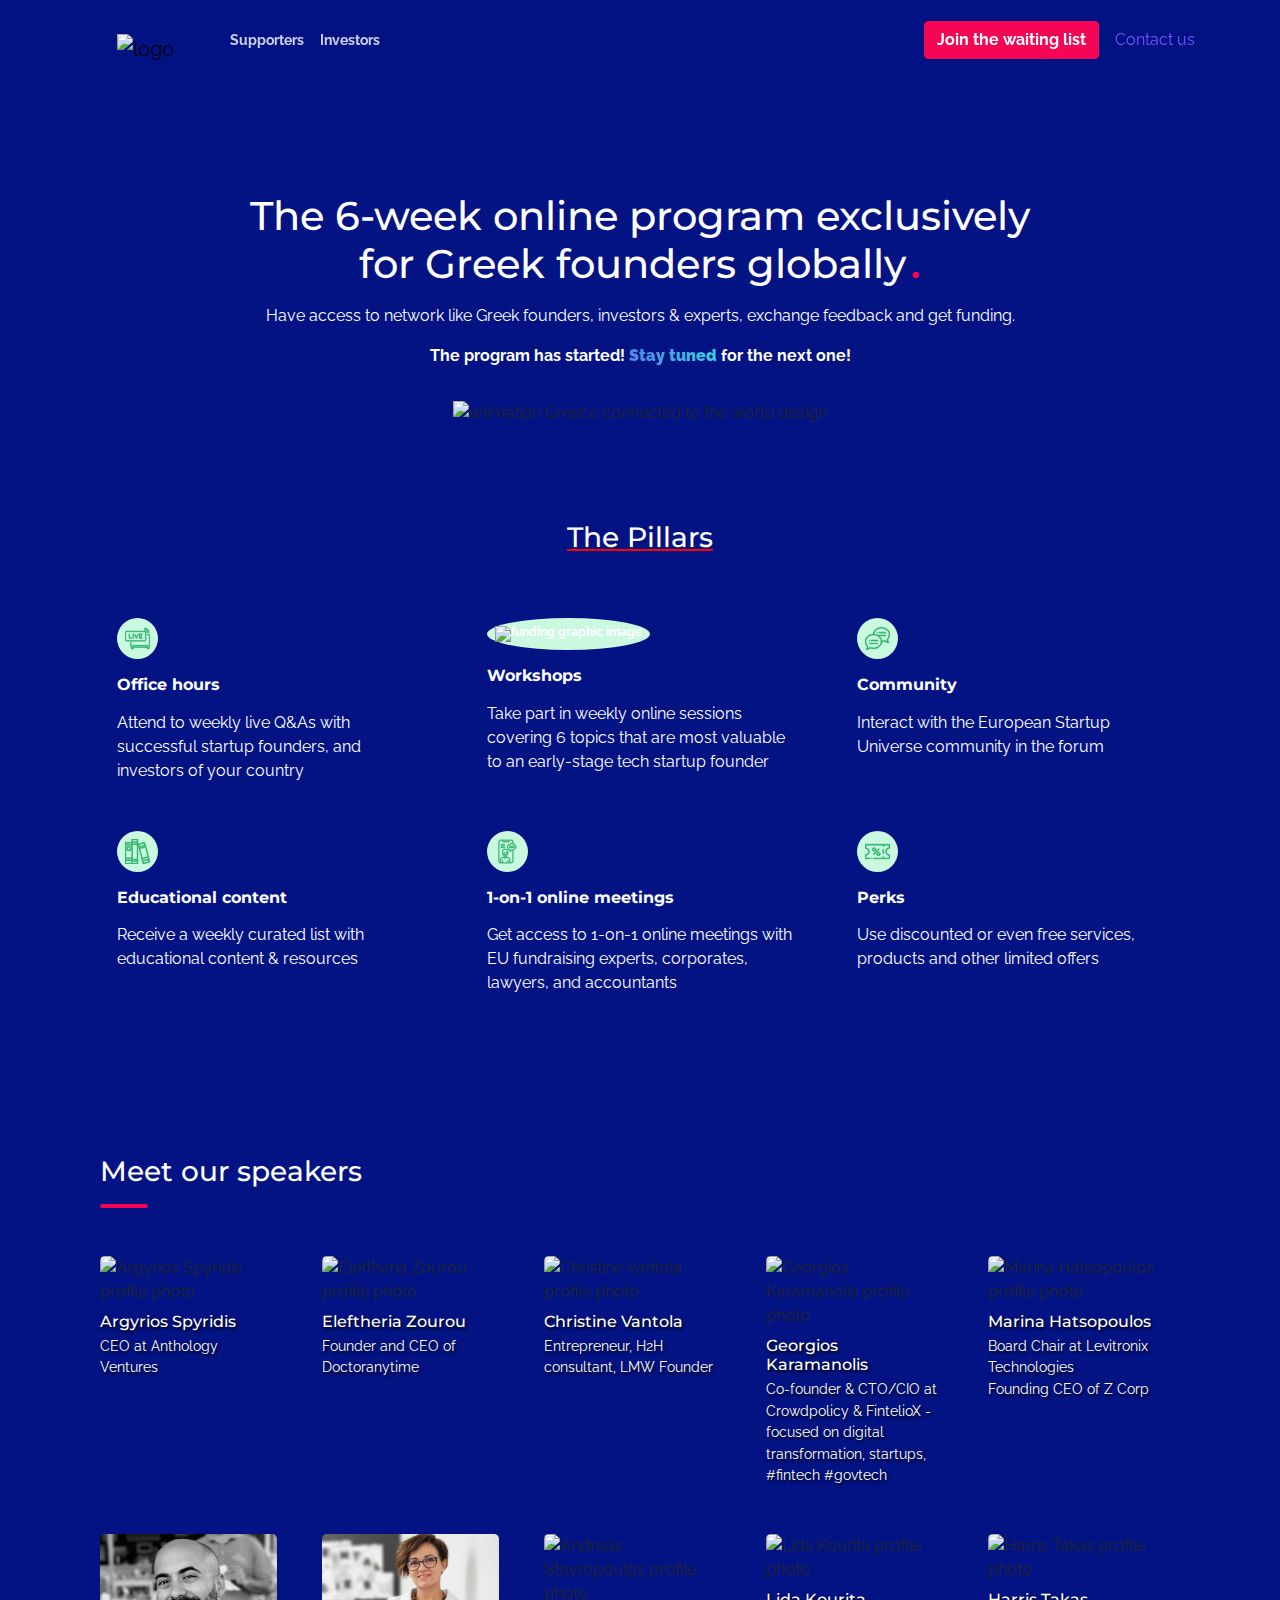
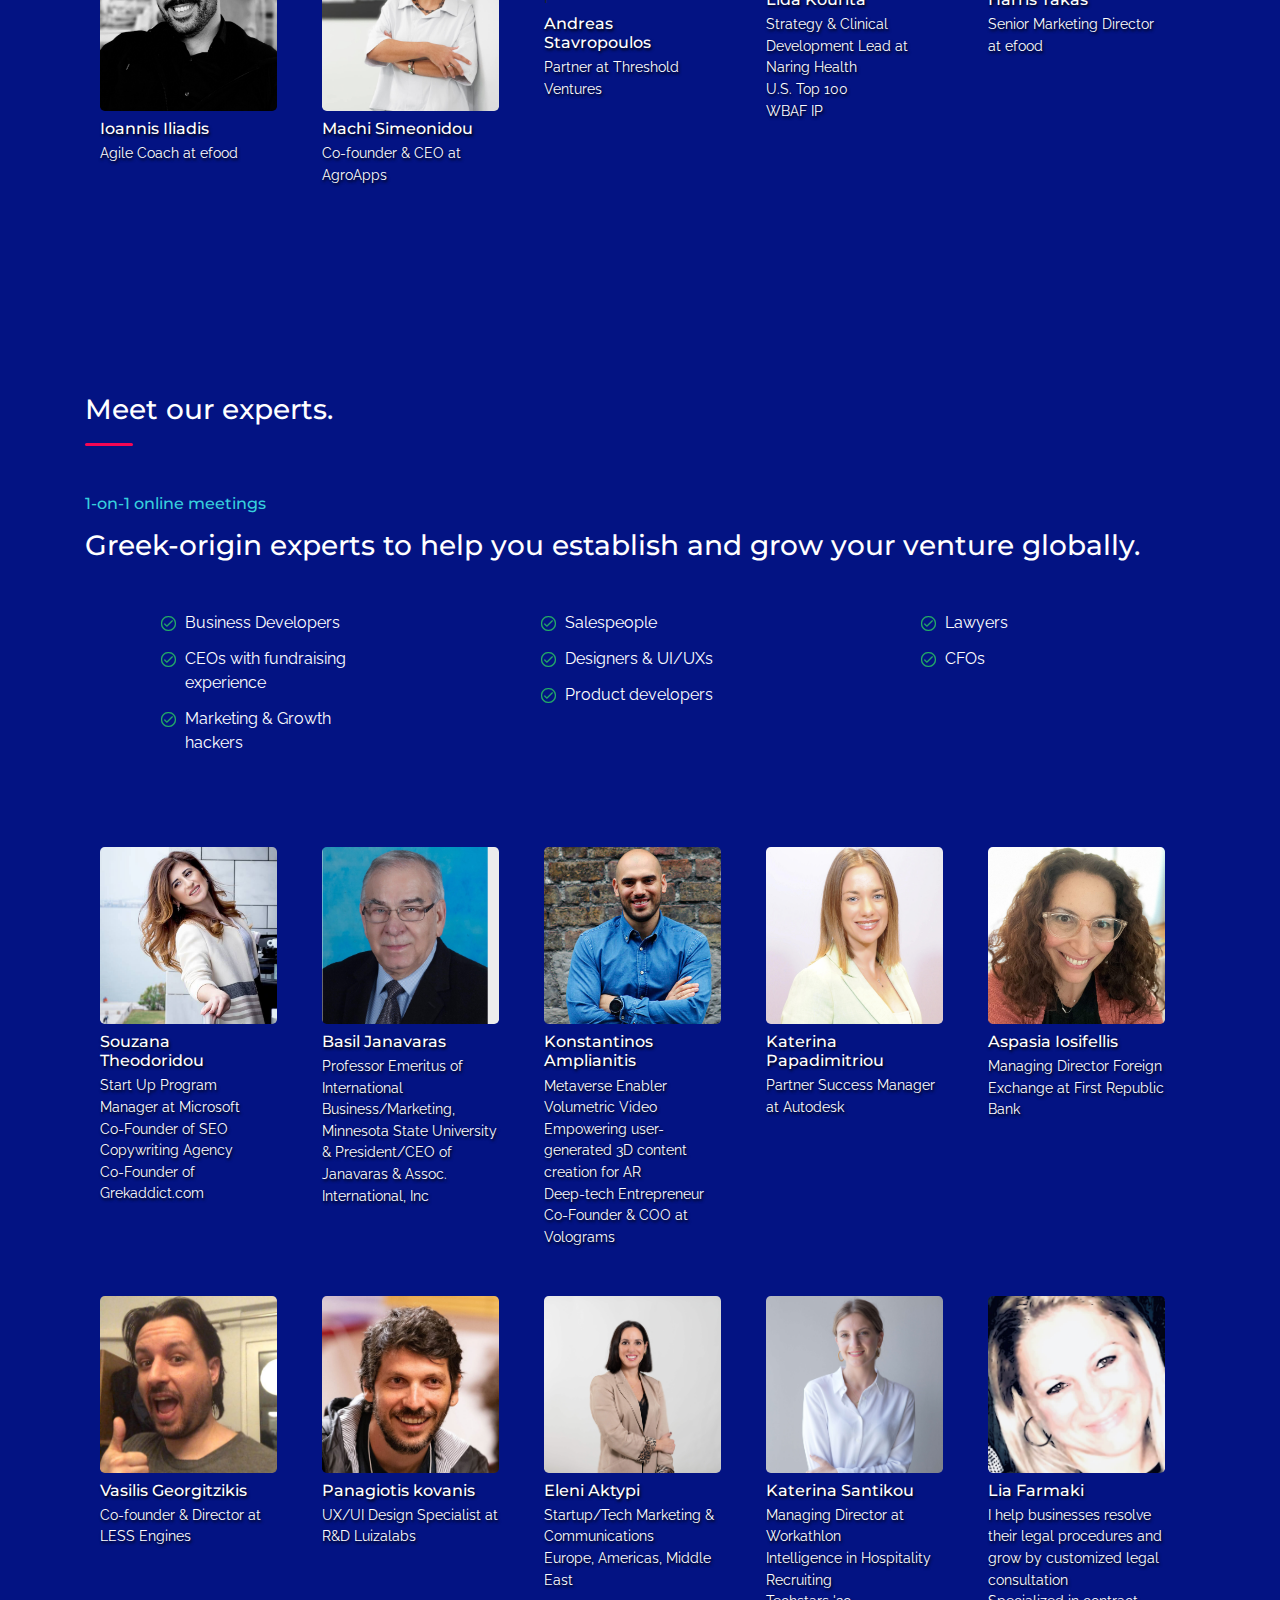
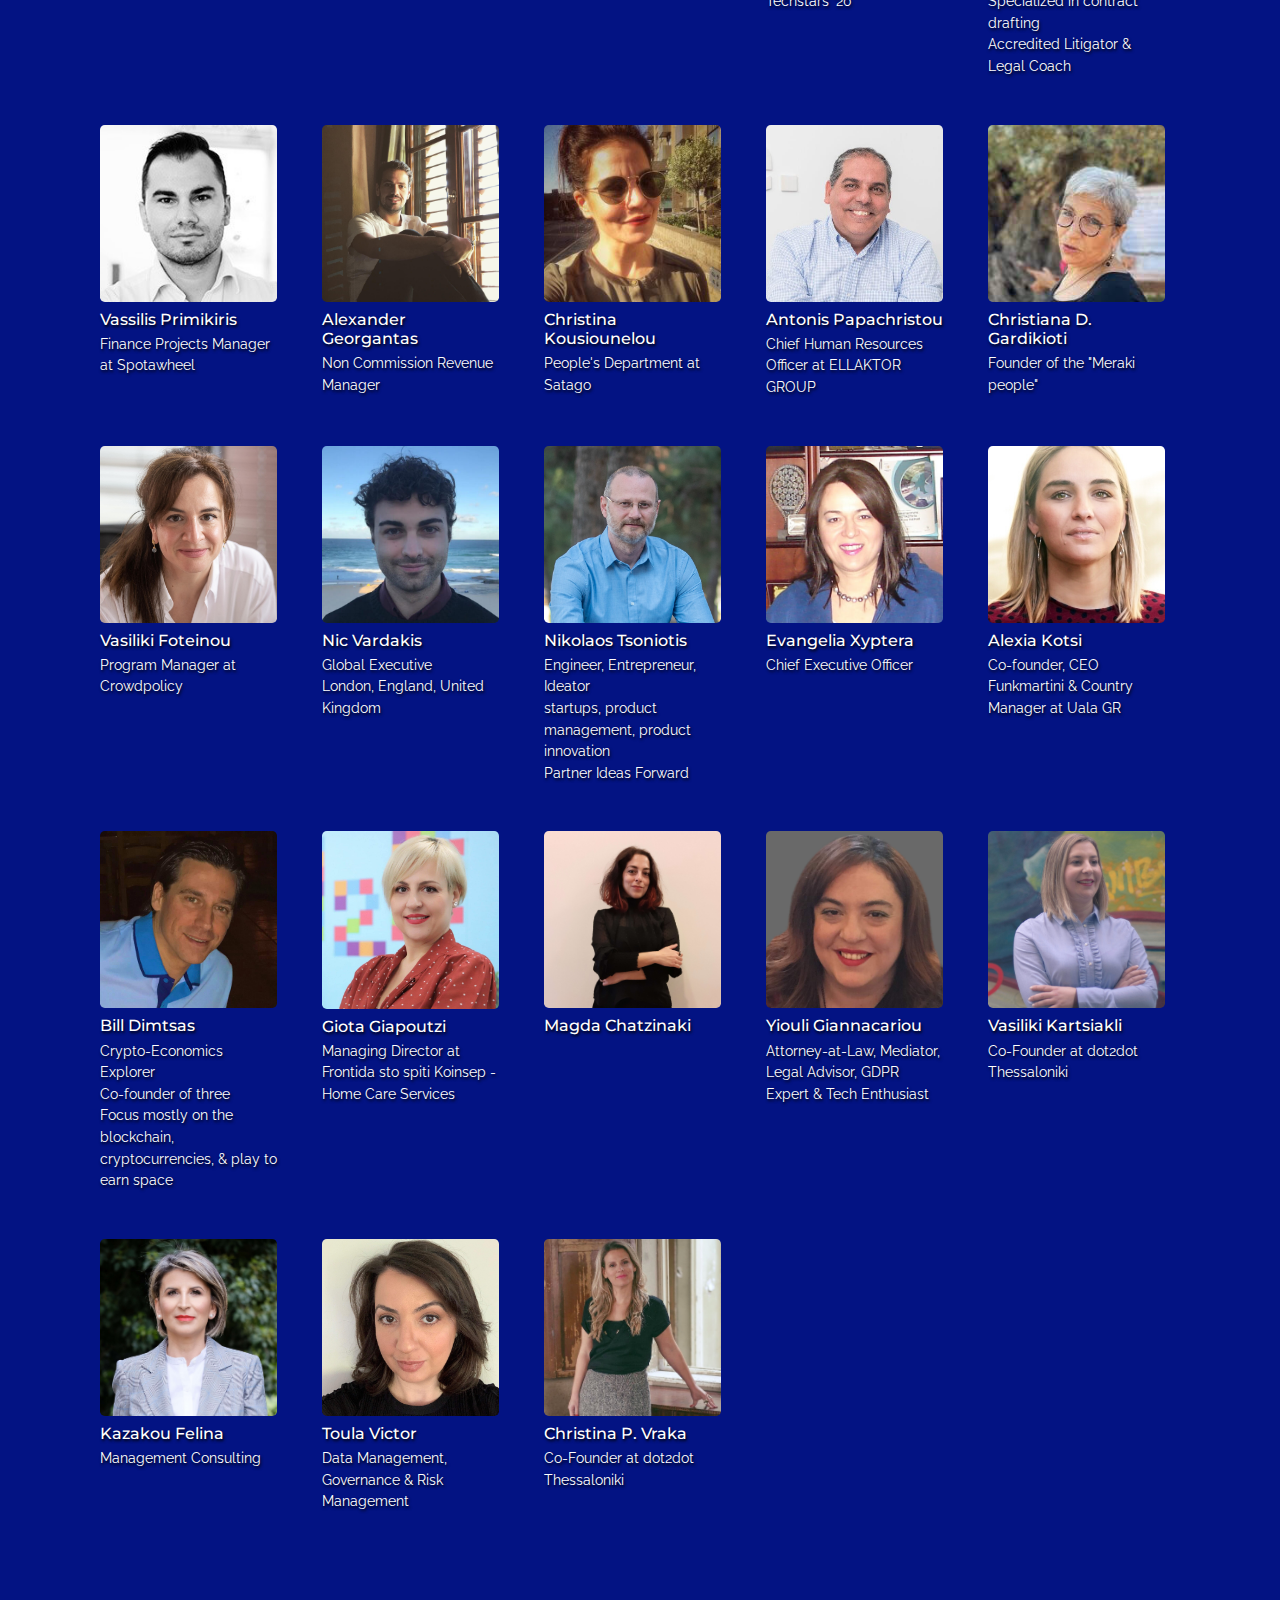
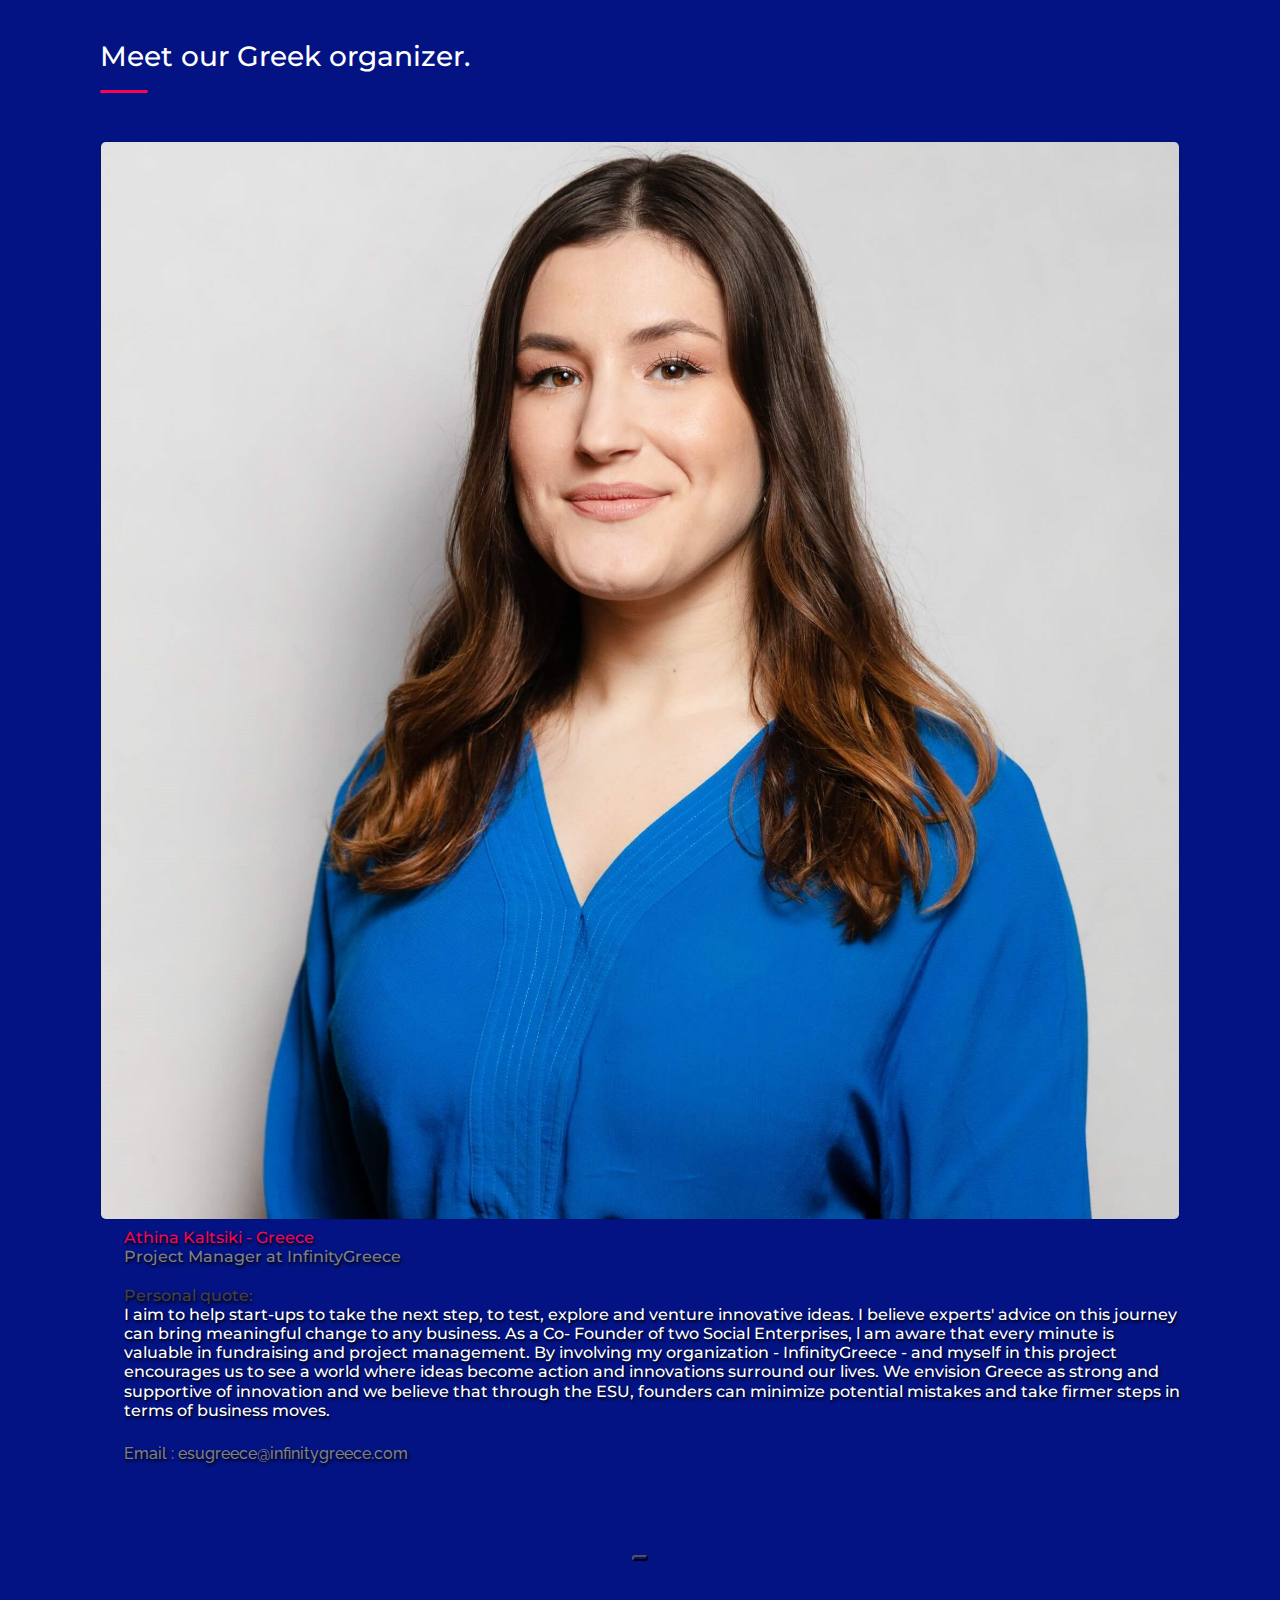
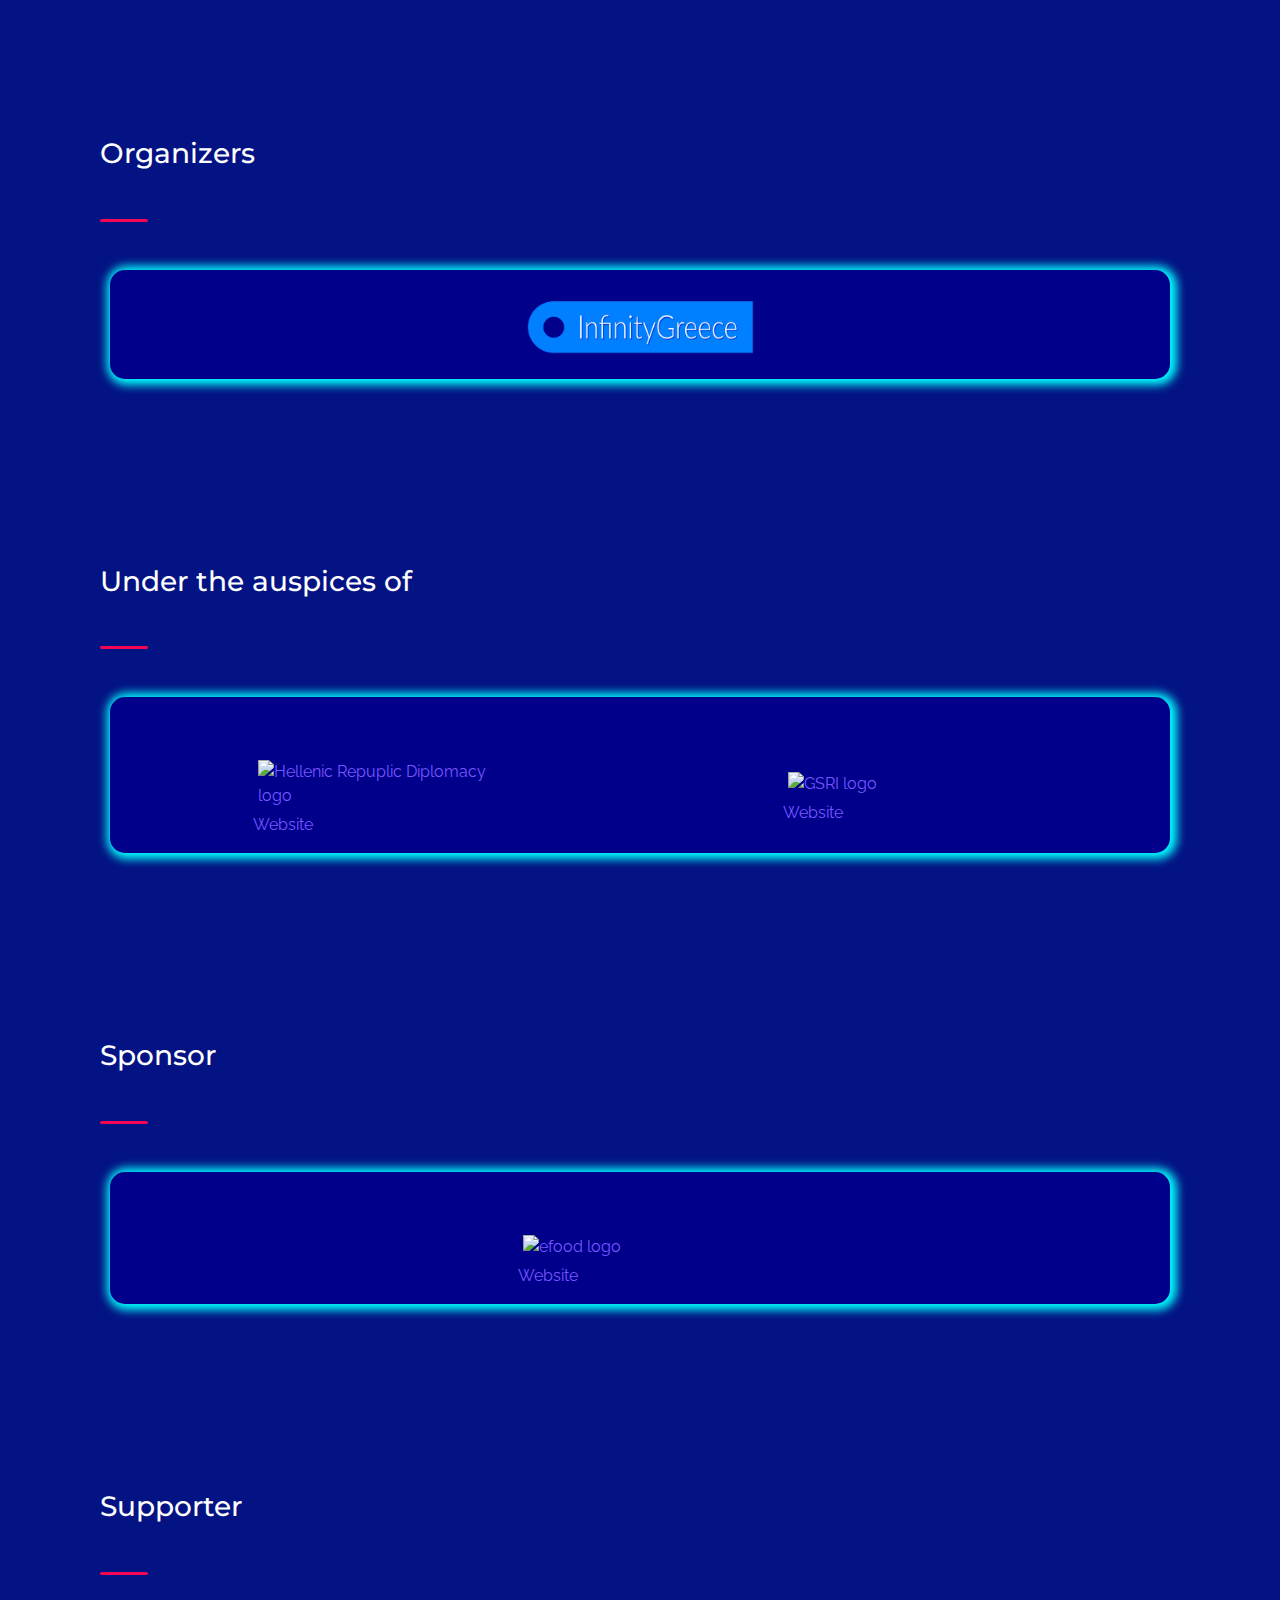
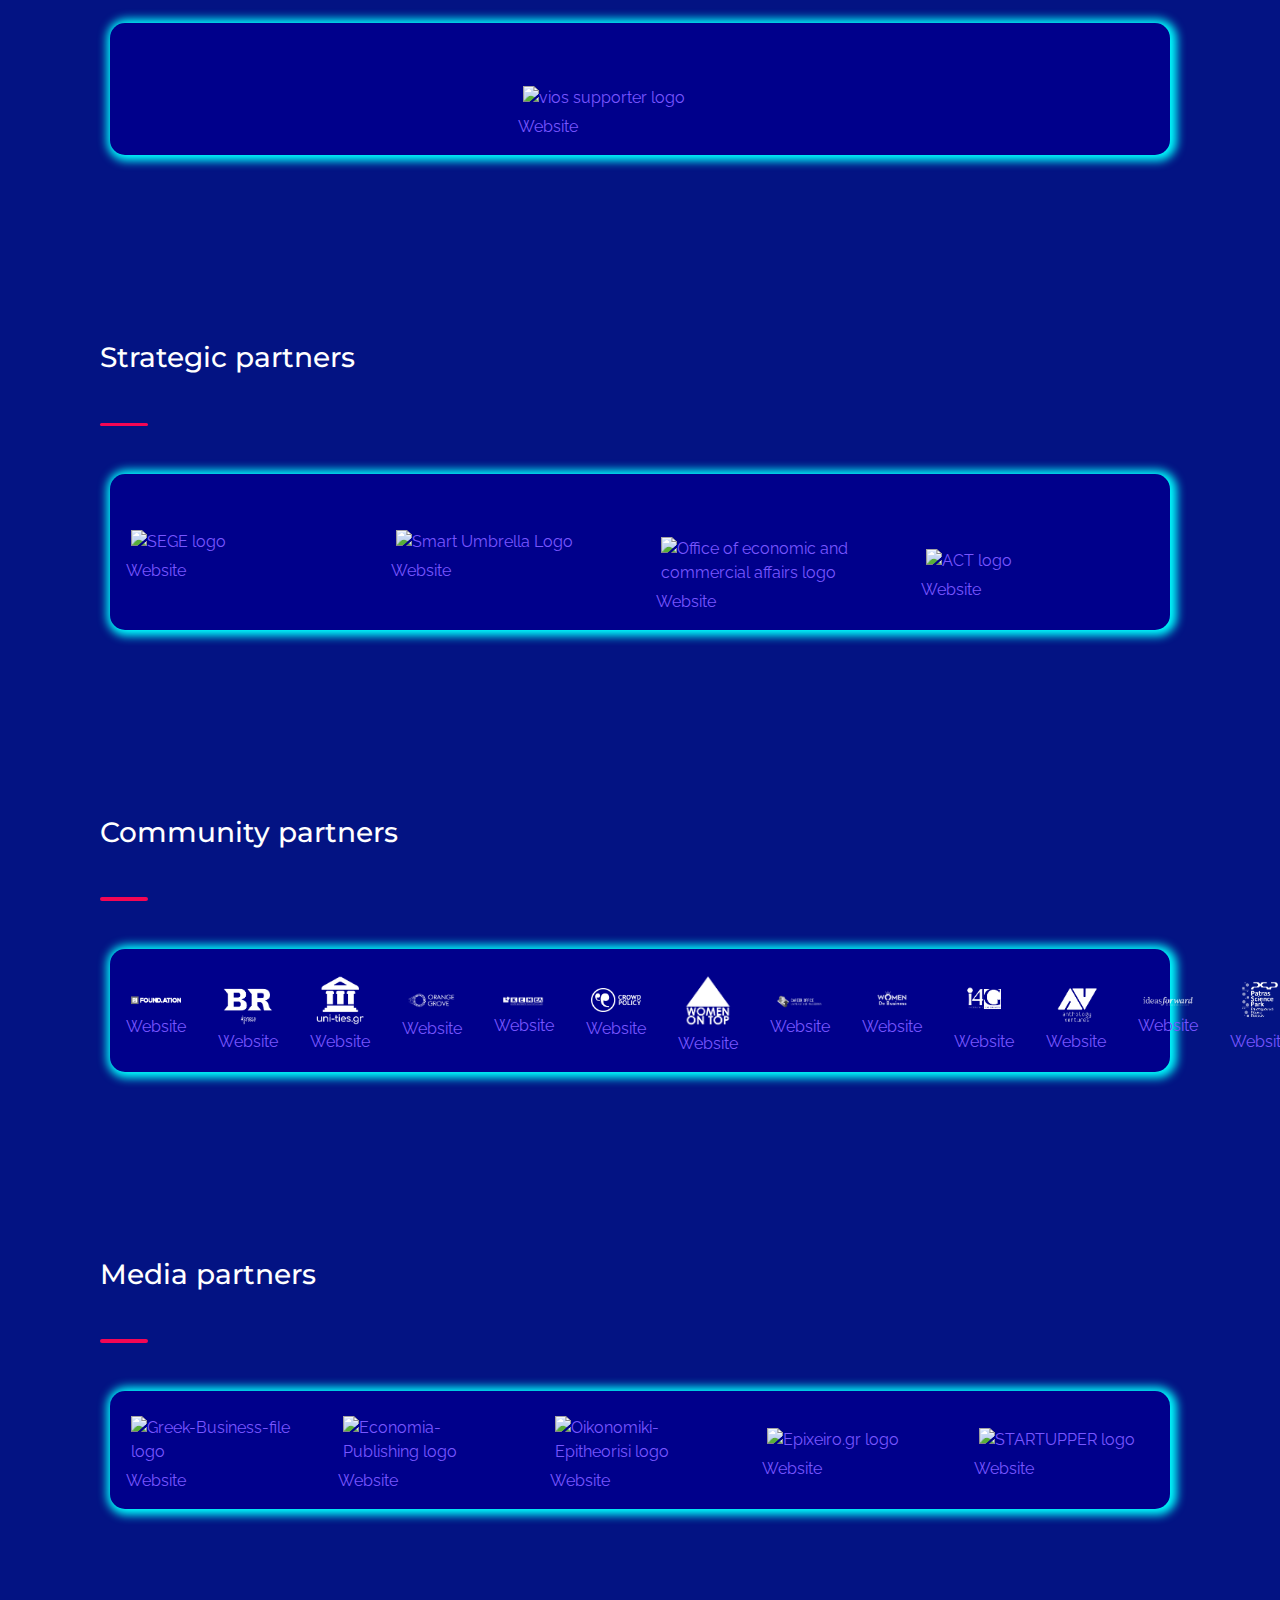
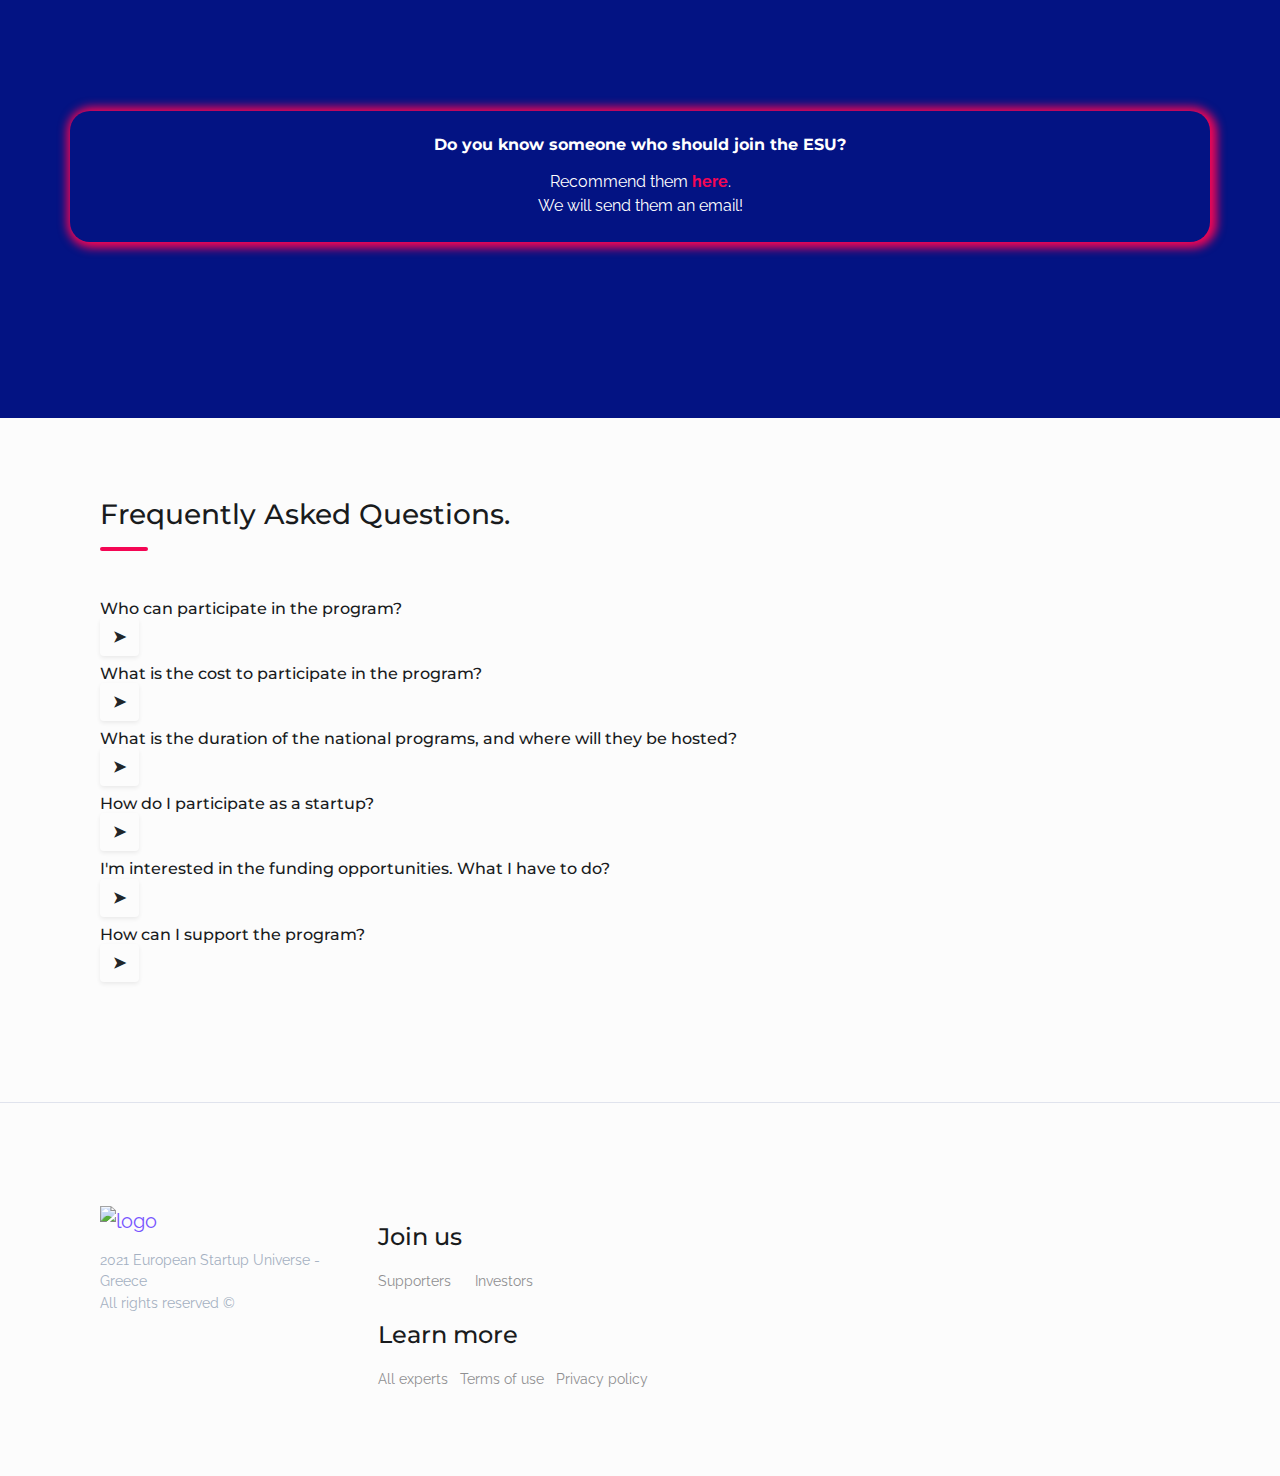
==== commit 241e92d1: "Add files via upload" ====
--- a/index.html
+++ b/index.html
@@ -74,7 +74,7 @@
                         <a class="nav-link" href="investors.html">Investors</a>
                     </li>
                 </ul>
-                <a class="nav-link" href="join.html"><button class="btn mt-3 mt-md-0 my-2 my-sm-0 btn-call-to-action" type="button">Register now</button></a>
+                <a class="nav-link" href="join.html"><button class="btn mt-3 mt-md-0 my-2 my-sm-0 btn-call-to-action" type="button">Join the waiting list</button></a>
                 <a class= "nav-item" href="contactus.html"><class="text-white text-bold">Contact us</a>
                 <!--<button class="btn mt-3 mt-md-0 my-2 my-sm-0 btn-call-to-action" type="button" onclick="window.open('https://greekstartupuniverse.org/waitinglist.html')">Book your seat</button>-->
             </div>
@@ -88,7 +88,7 @@
                 <div class="col-12 col-sm-9 mx-auto welcome-section-title text-center">
                     <h1 class="title-welcome text-white">The 6-week online program exclusively for Greek founders globally<span class="colored-dot">.</span></h1>
                     <p class="text-white">Have access to network like Greek founders, investors & experts, exchange feedback and get funding.</p>
-                    <p class="text-white font-weight-bold mt-3">The program starts at 1st of March.<br>Register by <span class="highlighted-text">February 28th</span> and get ready to skyrocket!</p>
+                    <p class="text-white font-weight-bold mt-3">The program has started!<span class="highlighted-text"> Stay tuned </span>for the next one!</p>
                 </div>
             </div>
             <div class="row">
@@ -260,7 +260,7 @@
                         <div class="card card-speaker" style="background-color: inherit;">
                             <img src="content/img/speakers/Marina Hatsopoulos.jpg" class="card-img-top" alt="Marina Hatsopoulos profile photo">
                             <h6 class="card-title text-white mt-2 mb-1">Marina Hatsopoulos</h6>
-                            <p class="card-text text-white speaker-position">Entrepreneur & Writer (windystreet.com); Speaker, Tedx
+                            <p class="card-text text-white speaker-position">Board Chair at Levitronix Technologies<br>Founding CEO of Z Corp
                             <a href="https://www.linkedin.com/in/marinahatsopoulos/" target="_blank"><i class="fa fa-linkedin d-flex justify-content-start" style="color:white"></i></a></p>
                         </div>
                     </div>
@@ -278,6 +278,30 @@
                             <h6 class="card-title text-white mt-2 mb-1">Machi Simeonidou</h6>
                             <p class="card-text text-white speaker-position">Co-founder & CEO at AgroApps
                             <a href="https://www.linkedin.com/in/machi-simeonidou/" target="_blank"><i class="fa fa-linkedin d-flex justify-content-start" style="color:white"></i></a></p>
+                        </div>
+                    </div>
+                    <div class="col col-md-5 px-6 mb-5 speakers-wrapper">
+                        <div class="card card-speaker" style="background-color: inherit;">
+                            <img src="content/img/speakers/Andreas Stavropoulos.jpg" class="card-img-top" alt="Andreas Stavropoulos profile photo">
+                            <h6 class="card-title text-white mt-2 mb-1">Andreas Stavropoulos</h6>
+                            <p class="card-text text-white speaker-position">Partner at Threshold Ventures
+                            <a href="https://www.linkedin.com/in/andreasstavropoulos/" target="_blank"><i class="fa fa-linkedin d-flex justify-content-start" style="color:white"></i></a></p>
+                        </div>
+                    </div>
+                    <div class="col col-md-5 px-6 mb-5 speakers-wrapper">
+                        <div class="card card-speaker" style="background-color: inherit;">
+                            <img src="content/img/speakers/Lida Kourita.jpg" class="card-img-top" alt="Lida Kourita profile photo">
+                            <h6 class="card-title text-white mt-2 mb-1">Lida Kourita</h6>
+                            <p class="card-text text-white speaker-position">Strategy & Clinical Development Lead at Naring Health<br>U.S. Top 100<br>WBAF IP
+                            <a href="https://www.linkedin.com/in/lida-%CE%BB%CE%AE%CE%B4%CE%B1-kourita-md-dch-mrcpch-berkeleyhaas-emba-90526519/" target="_blank"><i class="fa fa-linkedin d-flex justify-content-start" style="color:white"></i></a></p>
+                        </div>
+                    </div>
+                    <div class="col col-md-5 px-6 mb-5 speakers-wrapper">
+                        <div class="card card-speaker" style="background-color: inherit;">
+                            <img src="content/img/speakers/Harris Takas.jpg" class="card-img-top" alt="Harris Takas profile photo">
+                            <h6 class="card-title text-white mt-2 mb-1">Harris Takas</h6>
+                            <p class="card-text text-white speaker-position">Senior Marketing Director at efood
+                            <a href="https://www.linkedin.com/in/harris-takas-a3941ba7/" target="_blank"><i class="fa fa-linkedin d-flex justify-content-start" style="color:white"></i></a></p>
                         </div>
                     </div>
 
@@ -507,7 +531,7 @@
                             <img src="content/img/experts/Magda Chatzinaki.jpg" class="card-img-top" alt="Magda Chatzinaki profile photo">
                             <h6 class="card-title text-white mt-2 mb-1">Magda Chatzinaki</h6>
                             <p class="card-text text-white speaker-position">
-              
+
                         </div>
                     </div>
                     <div class="col col-md-5 px-6 mb-5 speakers-wrapper">
@@ -942,7 +966,7 @@
                       <h6>How do I participate as a startup?<div class="fa fa-chevron-right rotate" onclick="toggleVisibility('q4');"><button class="text-center w-3 btn h-8 shadow-sm" type="button">➤</button></div></h6>
                       <div id="q4" style="display: none;"><p>Click the button "Join" in this page and we will inform you on time when the Founderhood platform opens.</p></div>
                       <h6>I'm interested in the funding opportunities. What I have to do?<div class="fa fa-chevron-right rotate" onclick="toggleVisibility('q5');"><button class="text-center w-3 btn h-8 shadow-sm" type="button">➤</button></div></h6>
-                      <div id="q5" style="display: none;"><p>Firstly, you need to fill 7/8 weekly progress reports during the 6-week online program. At the end of the program our team will arange 1-on-1 online calls with your startup and 2-3 angel investors looking to invest in your industry. The online calls with angel investors will run during May 2021. If the angel investors point to us that your startup is mature enough, has already an MVP and revenues, we will also bring you in contact with VCs, angel funds and family offices in our network that can invest larger sums.</p></div>
+                      <div id="q5" style="display: none;"><p>Firstly, you need to fill 5/6 weekly progress reports during the 6-week online program. At the end of the program our team will arange 1-on-1 online calls with your startup and 2-3 angel investors looking to invest in your industry. The online calls with angel investors will run during May 2021. If the angel investors point to us that your startup is mature enough, has already an MVP and revenues, we will also bring you in contact with VCs, angel funds and family offices in our network that can invest larger sums.</p></div>
                       <h6>How can I support the program?<div class="fa fa-chevron-right rotate" onclick="toggleVisibility('q6');"><button class="text-center w-3 btn h-8 shadow-sm" type="button">➤</button></div></h6>
                       <div id="q6" style="display: none;"><p>Throughout our website, you can find forms for experts, <a href="supporters.html">supporters</a> and <a href="investors.html">investors</a>. Fill in the form that best suits you and let’s get the ball rolling.</p></div>
                   </div>
@@ -967,7 +991,7 @@
                         <p class="mt-2">2021 European Startup Universe - Greece<br>All rights reserved ©</p>
                     </div>
                     <div class="col-12 col-sm-6 order-1 order-sm-2">
-                        <a class="mb-3" href="join.html"><h4><button class="glow-on-hover" type="button">Join us</button></h4></a>
+                        <h4 class="mb-3 mt-4">Join us</h4>
                         <ul class="list-unstyled list-inline">
                             <li class="footer-list-item list-inline-item">
                                 <a href="supporters.html">Supporters</a>
